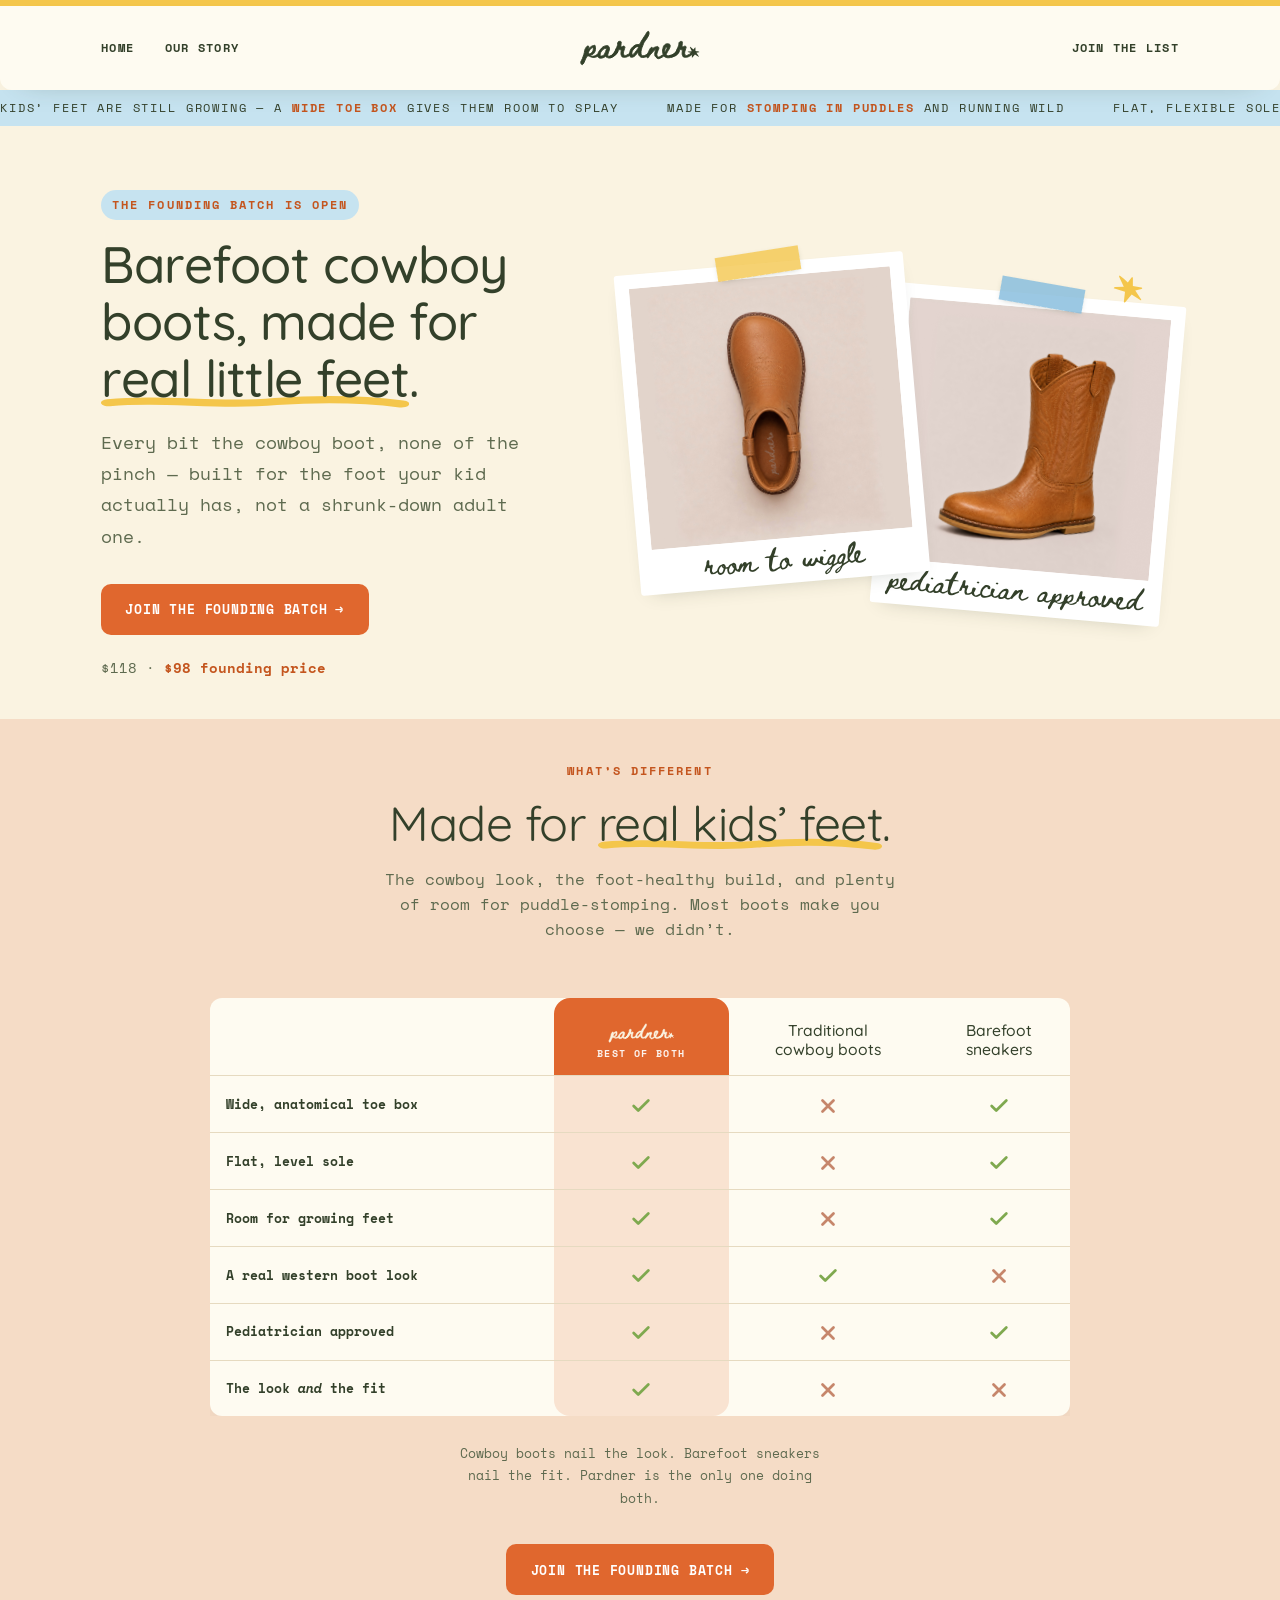
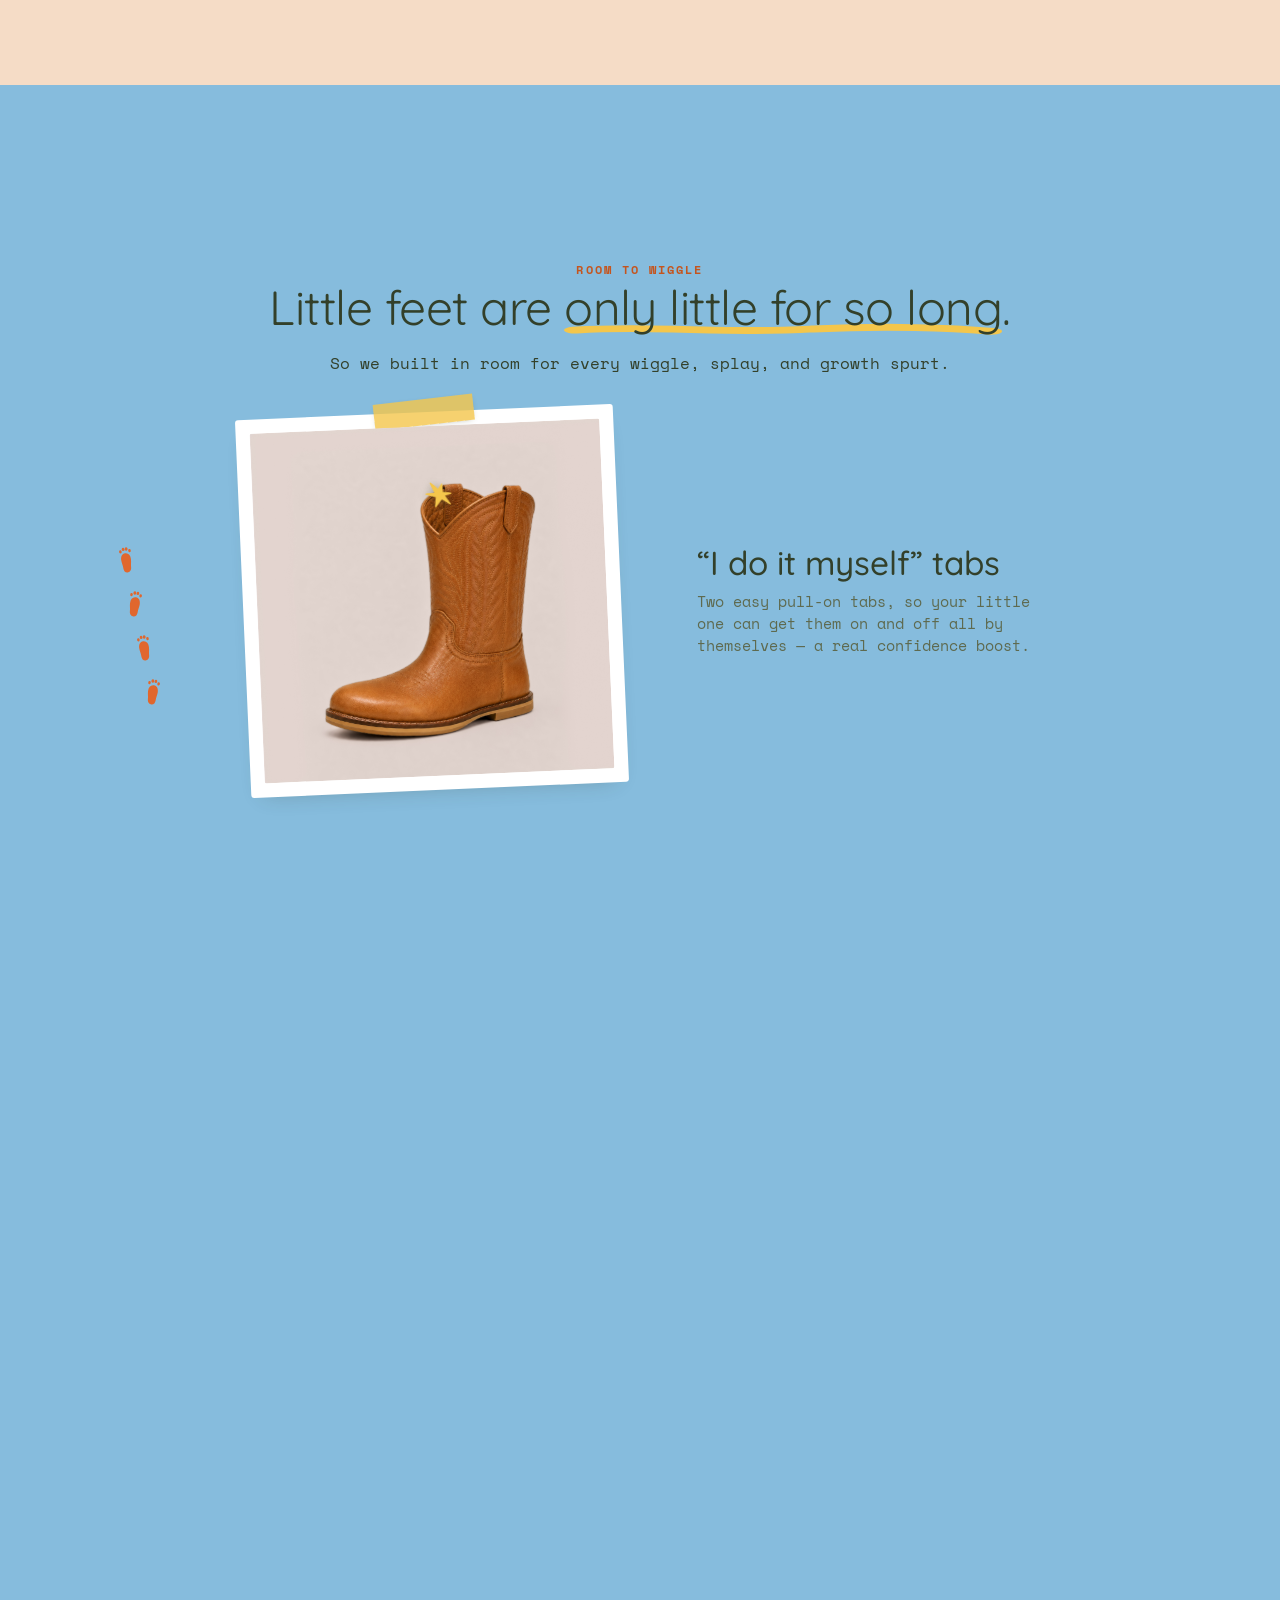
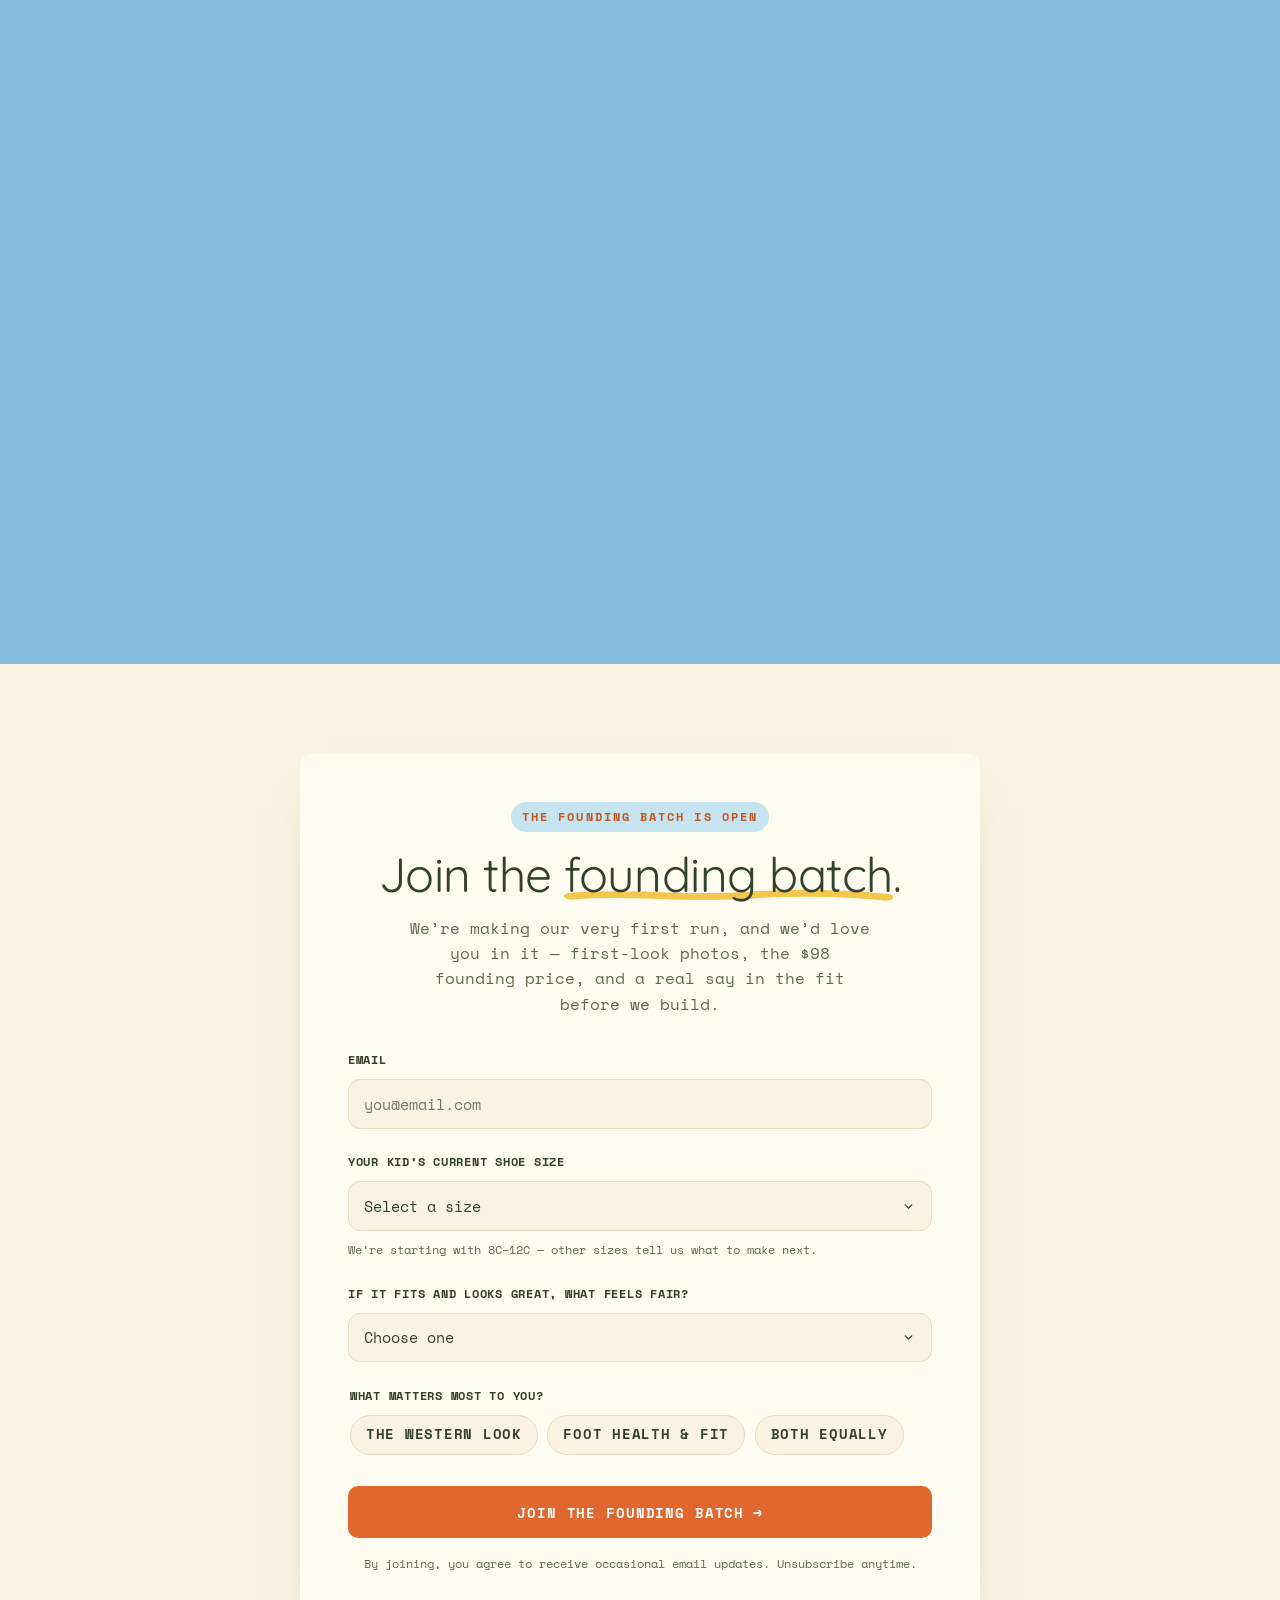
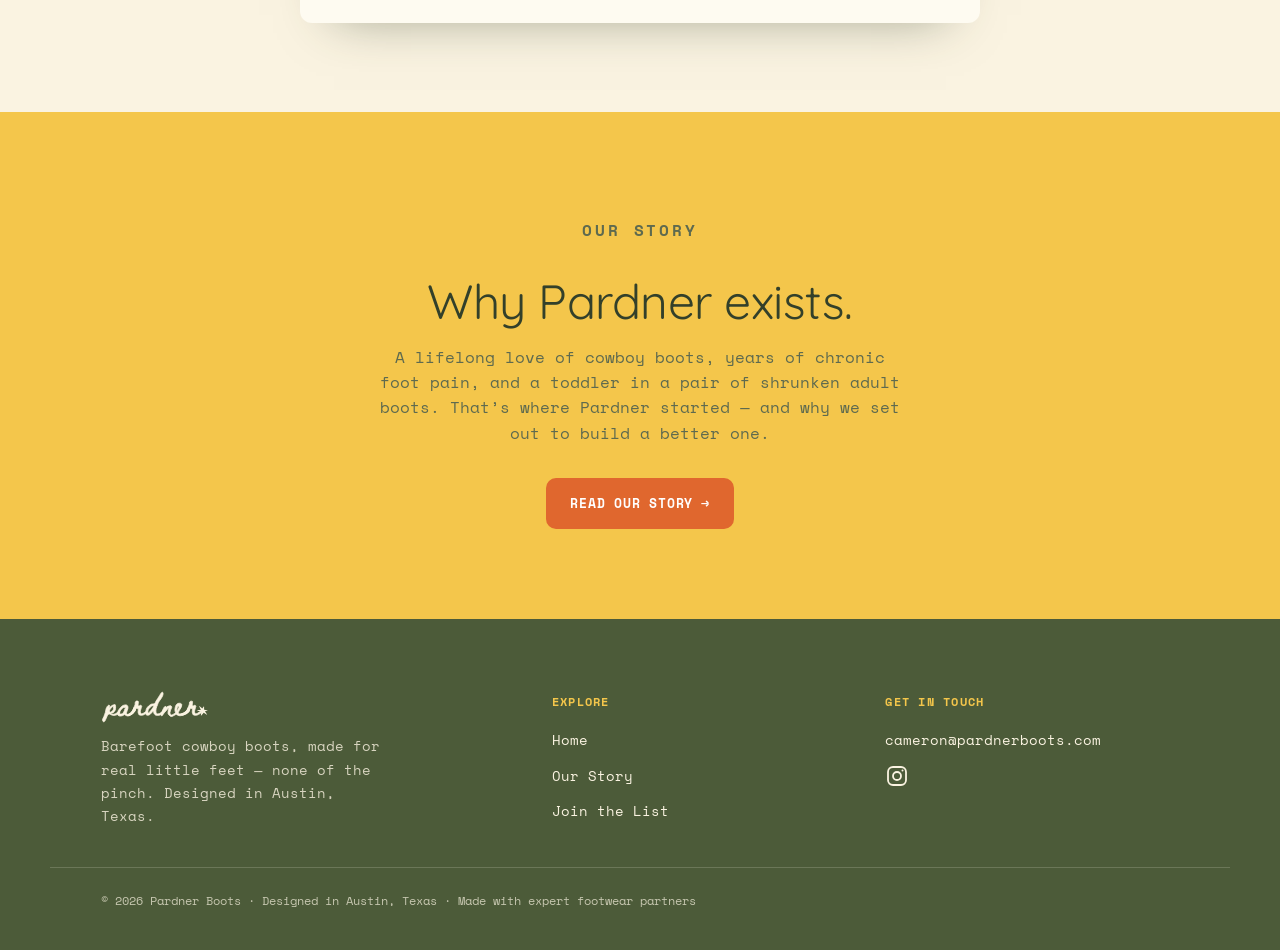
==== boot-waitlist/index.html @ fb41294b "Marquee: bold 'shaped for real little feet' instead of 'Real western boots' Co-Authored-By: Claude O" ====
<!DOCTYPE html>
<html lang="en">
<head>
  <meta charset="UTF-8" />
  <meta name="viewport" content="width=device-width, initial-scale=1.0" />
  <title>Pardner Boots — Kids' Western Boots, Built for Real Feet</title>
  <meta name="description" content="Austin-designed kids' western boots with a natural toe shape, a level footbed, and a secure fit. Join the founding batch." />
  <link rel="icon" href="favicon.svg" type="image/svg+xml" />
  <link rel="preconnect" href="https://fonts.googleapis.com" />
  <link rel="preconnect" href="https://fonts.gstatic.com" crossorigin />
  <link href="https://fonts.googleapis.com/css2?family=Beth+Ellen&family=Fraunces:opsz,wght@9..144,400;9..144,600&family=Quicksand:wght@300;400;500;600;700&family=Space+Mono:ital,wght@0,400;0,700;1,400&display=swap" rel="stylesheet" />
  <link rel="stylesheet" href="styles.css?v=2" />
</head>
<body>
  <!-- ============ TOP ============ -->
  <div class="topbar"></div>

  <!-- ============ NAV ============ -->
  <header class="nav">
    <div class="nav-inner">
      <div class="nav-left">
        <button class="nav-toggle" aria-label="Open menu" aria-expanded="false" aria-controls="drawer">
          <svg viewBox="0 0 24 24" fill="none" stroke="currentColor" stroke-width="1.8" stroke-linecap="round"><path d="M3 6h18M3 12h18M3 18h18"/></svg>
        </button>
        <nav class="nav-links">
          <a href="/">Home</a>
          <a href="our-story.html">Our Story</a>
        </nav>
      </div>
      <a class="wordmark" href="/" aria-label="Pardner Boots — home"><img class="wordmark-img" src="logo.svg" alt="Pardner Boots" /></a>
      <nav class="nav-links right">
        <a href="#join">Join the List</a>
      </nav>
    </div>
  </header>

  <!-- ============ ANNOUNCE (marquee, below the nav) ============ -->
  <div class="announce">
    <div class="announce-track">
      <span>Kids&rsquo; feet are still growing &mdash; a <strong>wide toe box</strong> gives them room to splay</span>
      <span>Made for <strong>stomping in puddles</strong> and running wild</span>
      <span>Flat, flexible soles <strong>let little feet move</strong> the way they&rsquo;re built to</span>
      <span>Real western boots, <strong>shaped for real little feet</strong></span>
      <span>The <strong>founding batch</strong> is open &mdash; come walk with us</span>
      <span aria-hidden="true">Kids&rsquo; feet are still growing &mdash; a <strong>wide toe box</strong> gives them room to splay</span>
      <span aria-hidden="true">Made for <strong>stomping in puddles</strong> and running wild</span>
      <span aria-hidden="true">Flat, flexible soles <strong>let little feet move</strong> the way they&rsquo;re built to</span>
      <span aria-hidden="true">Real western boots, <strong>shaped for real little feet</strong></span>
      <span aria-hidden="true">The <strong>founding batch</strong> is open &mdash; come walk with us</span>
    </div>
  </div>

  <!-- ============ MOBILE DRAWER ============ -->
  <div class="drawer-scrim" data-drawer-close></div>
  <aside class="drawer" id="drawer" aria-hidden="true" aria-label="Menu">
    <button class="drawer-close" aria-label="Close menu" data-drawer-close>&times;</button>
    <nav class="drawer-nav">
      <a href="/" data-drawer-close>Home</a>
      <a href="our-story.html" data-drawer-close>Our Story</a>
      <a href="#join" data-drawer-close>Join the List</a>
    </nav>
    <div class="drawer-foot">
      <span>Get in touch</span>
      <a href="mailto:cameron@pardnerboots.com">cameron@pardnerboots.com</a>
    </div>
  </aside>

  <!-- ============ HERO ============ -->
  <section class="hero">
    <div class="hero-inner">
      <div class="hero-copy">
        <p class="eyebrow">The founding batch is open</p>
        <h1 id="headline">Barefoot cowboy boots, made for <span class="felt">real little feet</span>.</h1>
        <p class="subhead">Every bit the cowboy boot, none of the pinch &mdash; built for the foot your kid actually has, not a shrunk-down adult one.</p>
        <div class="hero-cta">
          <a href="#join" class="btn btn-primary">Join the founding batch <span class="arrow">&rarr;</span></a>
          <span class="hero-price">$118 &middot; <strong>$98 founding price</strong></span>
        </div>
      </div>
      <div class="hero-art">
        <svg class="hero-star" viewBox="0 0 68.42 67.23" fill="currentColor" aria-hidden="true"><path d="M20.99,15.28c-.22-.46.44-2.09.8-1.83,4.35,3.05,8.27,6.62,12.16,10.41l5.23-7.05c.18-.24.71-.75.99-.74s.75.19,1.31.4l-.02,12.82,12.67,2.01c.5.08,1.41.84,1.31,1.23s-.84,1.06-1.27,1.15l-9.13,2.01,8.59,13.24.29,1.06c.06.22-.62.4-1.05.53l-13.19-8.89-9.61,11.63-1.12.54c-.31.15-.97-.81-.92-1.18l1.71-14.86-16.79-5.11c.57-1.32,1.53-1.83,2.66-1.89l12.36-.59-6.98-14.89Z"/></svg>
        <figure class="polaroid polaroid-1">
          <img src="boot-birdseye.jpg" alt="Top-down view of the caramel kids' western boot showing the wide, rounded toe box and the pardner logo on the insole." />
          <figcaption>room to wiggle</figcaption>
        </figure>
        <figure class="polaroid polaroid-2">
          <img src="boot-side.jpg" alt="Side-angle view of the caramel kids' western boot with a broad toe, low heel, and a level sole." />
          <figcaption>pediatrician approved</figcaption>
        </figure>
      </div>
    </div>
  </section>

  <!-- ============ WHAT'S DIFFERENT — COMPARISON ============ -->
  <section class="section compare">
    <div class="section-inner">
      <div class="section-title">
        <p class="eyebrow">What&rsquo;s different</p>
        <h2>Made for <span class="felt">real kids&rsquo; feet</span>.</h2>
        <p class="section-sub">The cowboy look, the foot-healthy build, and plenty of room for puddle-stomping. Most boots make you choose &mdash; we didn&rsquo;t.</p>
      </div>

      <div class="compare-wrap">
        <table class="compare-table">
          <thead>
            <tr>
              <th scope="col"><span class="vh">Feature</span></th>
              <th scope="col" class="col-us"><img class="compare-logo" src="logo-light.svg" alt="Pardner" /><span class="col-us-star">Best of both</span></th>
              <th scope="col">Traditional<br />cowboy boots</th>
              <th scope="col">Barefoot<br />sneakers</th>
            </tr>
          </thead>
          <tbody>
            <tr>
              <th scope="row">Wide, anatomical toe box</th>
              <td class="col-us yes"><span class="vh">Yes</span></td>
              <td class="no"><span class="vh">No</span></td>
              <td class="yes"><span class="vh">Yes</span></td>
            </tr>
            <tr>
              <th scope="row">Flat, level sole</th>
              <td class="col-us yes"><span class="vh">Yes</span></td>
              <td class="no"><span class="vh">No</span></td>
              <td class="yes"><span class="vh">Yes</span></td>
            </tr>
            <tr>
              <th scope="row">Room for growing feet</th>
              <td class="col-us yes"><span class="vh">Yes</span></td>
              <td class="no"><span class="vh">No</span></td>
              <td class="yes"><span class="vh">Yes</span></td>
            </tr>
            <tr>
              <th scope="row">A real western boot look</th>
              <td class="col-us yes"><span class="vh">Yes</span></td>
              <td class="yes"><span class="vh">Yes</span></td>
              <td class="no"><span class="vh">No</span></td>
            </tr>
            <tr>
              <th scope="row">Pediatrician approved</th>
              <td class="col-us yes"><span class="vh">Yes</span></td>
              <td class="no"><span class="vh">No</span></td>
              <td class="yes"><span class="vh">Yes</span></td>
            </tr>
            <tr>
              <th scope="row">The look <em>and</em> the fit</th>
              <td class="col-us yes"><span class="vh">Yes</span></td>
              <td class="no"><span class="vh">No</span></td>
              <td class="no"><span class="vh">No</span></td>
            </tr>
          </tbody>
        </table>
      </div>
      <p class="compare-note">Cowboy boots nail the look. Barefoot sneakers nail the fit. Pardner is the only one doing both.</p>
      <div class="compare-cta"><a href="#join" class="btn btn-primary">Join the founding batch <span class="arrow">&rarr;</span></a></div>
    </div>
  </section>

  <!-- ============ ROOM TO WIGGLE — SCROLLY BOOT ANATOMY ============ -->
  <section class="section wiggle" aria-label="What makes them different">
    <div class="showcase-track" id="boot-showcase" data-active="0">
      <div class="showcase-sticky">
        <div class="showcase-intro">
          <p class="eyebrow">Room to wiggle</p>
          <h2>Little feet are <span class="felt">only little for so long</span>.</h2>
          <p class="section-sub">So we built in room for every wiggle, splay, and growth spurt.</p>
        </div>
        <div class="showcase-main">
        <div class="showcase-stage">
          <div class="showcase-imgs">
            <img class="s-img active" data-img="birdseye" src="boot-birdseye.jpg" alt="Top-down view of the caramel kids' western boot" />
            <img class="s-img" data-img="side" src="boot-side.jpg" alt="Side view of the caramel kids' western boot" />
          </div>

          <div class="s-callout active label-right" data-step="0" style="--x:42%;--y:24%">
            <svg class="s-marker" viewBox="0 0 68.42 67.23" fill="currentColor" aria-hidden="true"><path d="M20.99,15.28c-.22-.46.44-2.09.8-1.83,4.35,3.05,8.27,6.62,12.16,10.41l5.23-7.05c.18-.24.71-.75.99-.74s.75.19,1.31.4l-.02,12.82,12.67,2.01c.5.08,1.41.84,1.31,1.23s-.84,1.06-1.27,1.15l-9.13,2.01,8.59,13.24.29,1.06c.06.22-.62.4-1.05.53l-13.19-8.89-9.61,11.63-1.12.54c-.31.15-.97-.81-.92-1.18l1.71-14.86-16.79-5.11c.57-1.32,1.53-1.83,2.66-1.89l12.36-.59-6.98-14.89Z"/></svg>
            <span class="s-label"><strong>Wide toe box</strong>Broad and rounded, so little toes can splay and spread the way they&rsquo;re built to &mdash; not squished into a point.</span>
          </div>
          <div class="s-callout label-right" data-step="1" style="--x:43%;--y:79%">
            <svg class="s-marker" viewBox="0 0 68.42 67.23" fill="currentColor" aria-hidden="true"><path d="M20.99,15.28c-.22-.46.44-2.09.8-1.83,4.35,3.05,8.27,6.62,12.16,10.41l5.23-7.05c.18-.24.71-.75.99-.74s.75.19,1.31.4l-.02,12.82,12.67,2.01c.5.08,1.41.84,1.31,1.23s-.84,1.06-1.27,1.15l-9.13,2.01,8.59,13.24.29,1.06c.06.22-.62.4-1.05.53l-13.19-8.89-9.61,11.63-1.12.54c-.31.15-.97-.81-.92-1.18l1.71-14.86-16.79-5.11c.57-1.32,1.53-1.83,2.66-1.89l12.36-.59-6.98-14.89Z"/></svg>
            <span class="s-label"><strong>Flat, level footbed</strong>No stacked heel, no ramp &mdash; just a low, level base that lets growing feet move and balance the way they should.</span>
          </div>
          <div class="s-callout label-right" data-step="2" style="--x:58%;--y:44%">
            <svg class="s-marker" viewBox="0 0 68.42 67.23" fill="currentColor" aria-hidden="true"><path d="M20.99,15.28c-.22-.46.44-2.09.8-1.83,4.35,3.05,8.27,6.62,12.16,10.41l5.23-7.05c.18-.24.71-.75.99-.74s.75.19,1.31.4l-.02,12.82,12.67,2.01c.5.08,1.41.84,1.31,1.23s-.84,1.06-1.27,1.15l-9.13,2.01,8.59,13.24.29,1.06c.06.22-.62.4-1.05.53l-13.19-8.89-9.61,11.63-1.12.54c-.31.15-.97-.81-.92-1.18l1.71-14.86-16.79-5.11c.57-1.32,1.53-1.83,2.66-1.89l12.36-.59-6.98-14.89Z"/></svg>
            <span class="s-label"><strong>Room to grow</strong>Shaped for a growing kid&rsquo;s foot, not a shrunk-down adult boot &mdash; with a little room to grow into.</span>
          </div>
          <div class="s-callout label-left" data-step="3" style="--x:53%;--y:22%">
            <svg class="s-marker" viewBox="0 0 68.42 67.23" fill="currentColor" aria-hidden="true"><path d="M20.99,15.28c-.22-.46.44-2.09.8-1.83,4.35,3.05,8.27,6.62,12.16,10.41l5.23-7.05c.18-.24.71-.75.99-.74s.75.19,1.31.4l-.02,12.82,12.67,2.01c.5.08,1.41.84,1.31,1.23s-.84,1.06-1.27,1.15l-9.13,2.01,8.59,13.24.29,1.06c.06.22-.62.4-1.05.53l-13.19-8.89-9.61,11.63-1.12.54c-.31.15-.97-.81-.92-1.18l1.71-14.86-16.79-5.11c.57-1.32,1.53-1.83,2.66-1.89l12.36-.59-6.98-14.89Z"/></svg>
            <span class="s-label"><strong>&ldquo;I do it myself&rdquo; tabs</strong>Two easy pull-on tabs, so your little one can get them on and off all by themselves &mdash; a real confidence boost.</span>
          </div>
        </div>
        <div class="showcase-panel">
          <div class="showcase-progress" aria-hidden="true">
            <span class="s-print active" data-step="0"><svg viewBox="0 0 20 28" fill="currentColor" aria-hidden="true"><path d="M10 8.2c3.2 0 4.9 2.6 4.9 6.4 0 3-1 5.4-1 8.4 0 2.5-1.4 4.6-3.9 4.6s-3.9-2.1-3.9-4.6c0-3-1-5.4-1-8.4C5.1 10.8 6.8 8.2 10 8.2Z"/><ellipse cx="5.4" cy="6.2" rx="1.3" ry="1.6"/><ellipse cx="8.5" cy="4.1" rx="1.4" ry="1.7"/><ellipse cx="11.6" cy="4.1" rx="1.4" ry="1.7"/><ellipse cx="14.6" cy="6.2" rx="1.3" ry="1.6"/></svg></span>
            <span class="s-print" data-step="1"><svg viewBox="0 0 20 28" fill="currentColor" aria-hidden="true"><path d="M10 8.2c3.2 0 4.9 2.6 4.9 6.4 0 3-1 5.4-1 8.4 0 2.5-1.4 4.6-3.9 4.6s-3.9-2.1-3.9-4.6c0-3-1-5.4-1-8.4C5.1 10.8 6.8 8.2 10 8.2Z"/><ellipse cx="5.4" cy="6.2" rx="1.3" ry="1.6"/><ellipse cx="8.5" cy="4.1" rx="1.4" ry="1.7"/><ellipse cx="11.6" cy="4.1" rx="1.4" ry="1.7"/><ellipse cx="14.6" cy="6.2" rx="1.3" ry="1.6"/></svg></span>
            <span class="s-print" data-step="2"><svg viewBox="0 0 20 28" fill="currentColor" aria-hidden="true"><path d="M10 8.2c3.2 0 4.9 2.6 4.9 6.4 0 3-1 5.4-1 8.4 0 2.5-1.4 4.6-3.9 4.6s-3.9-2.1-3.9-4.6c0-3-1-5.4-1-8.4C5.1 10.8 6.8 8.2 10 8.2Z"/><ellipse cx="5.4" cy="6.2" rx="1.3" ry="1.6"/><ellipse cx="8.5" cy="4.1" rx="1.4" ry="1.7"/><ellipse cx="11.6" cy="4.1" rx="1.4" ry="1.7"/><ellipse cx="14.6" cy="6.2" rx="1.3" ry="1.6"/></svg></span>
            <span class="s-print" data-step="3"><svg viewBox="0 0 20 28" fill="currentColor" aria-hidden="true"><path d="M10 8.2c3.2 0 4.9 2.6 4.9 6.4 0 3-1 5.4-1 8.4 0 2.5-1.4 4.6-3.9 4.6s-3.9-2.1-3.9-4.6c0-3-1-5.4-1-8.4C5.1 10.8 6.8 8.2 10 8.2Z"/><ellipse cx="5.4" cy="6.2" rx="1.3" ry="1.6"/><ellipse cx="8.5" cy="4.1" rx="1.4" ry="1.7"/><ellipse cx="11.6" cy="4.1" rx="1.4" ry="1.7"/><ellipse cx="14.6" cy="6.2" rx="1.3" ry="1.6"/></svg></span>
          </div>
          <div class="showcase-caption" aria-live="polite"></div>
        </div>
        </div>
      </div>
      <div class="showcase-sentinels" aria-hidden="true">
        <div class="s-sent" data-step="0"></div>
        <div class="s-sent" data-step="1"></div>
        <div class="s-sent" data-step="2"></div>
        <div class="s-sent" data-step="3"></div>
      </div>
    </div>
  </section>

  <!-- ============ JOIN FORM ============ -->
  <section class="section join" id="join">
    <div class="join-card">
      <div class="join-head">
        <p class="eyebrow">The founding batch is open</p>
        <h2>Join the <span class="felt">founding batch</span>.</h2>
        <p class="join-sub">We&rsquo;re making our very first run, and we&rsquo;d love you in it &mdash; first-look photos, the $98 founding price, and a real say in the fit before we build.</p>
      </div>

      <form id="join-form" novalidate>
        <!-- honeypot: real users never fill this -->
        <div class="hp" aria-hidden="true">
          <label>Company<input type="text" name="company" tabindex="-1" autocomplete="off" /></label>
        </div>

        <div class="field">
          <label for="email">Email</label>
          <input type="email" id="email" name="email" required placeholder="you@email.com" autocomplete="email" />
        </div>

        <div class="field">
          <label for="child_size">Your kid&rsquo;s current shoe size</label>
          <select id="child_size" name="child_size" required>
            <option value="" disabled selected>Select a size</option>
            <option>6C</option><option>7C</option><option>8C</option><option>9C</option>
            <option>10C</option><option>11C</option><option>12C</option><option>13C</option>
            <option value="Not sure">Not sure</option>
          </select>
          <p class="hint">We&rsquo;re starting with 8C&ndash;12C &mdash; other sizes tell us what to make next.</p>
        </div>

        <div class="field">
          <label for="price_intent">If it fits and looks great, what feels fair?</label>
          <select id="price_intent" name="price_intent" required>
            <option value="" disabled selected>Choose one</option>
            <option value="$98">Around $98</option>
            <option value="$118">Around $118</option>
            <option value="More than $118">More than $118</option>
            <option value="Not sure">Not sure yet</option>
          </select>
        </div>

        <fieldset class="field">
          <legend>What matters most to you?</legend>
          <div class="chips">
            <label class="chip"><input type="radio" name="matters_most" value="The western look" /><span>The western look</span></label>
            <label class="chip"><input type="radio" name="matters_most" value="Foot health & fit" /><span>Foot health &amp; fit</span></label>
            <label class="chip"><input type="radio" name="matters_most" value="Both equally" /><span>Both equally</span></label>
          </div>
        </fieldset>

        <input type="hidden" id="headline_variant" name="headline_variant" value="a" />

        <button type="submit" class="btn btn-primary btn-block" id="submit-btn">Join the founding batch <span class="arrow">&rarr;</span></button>
        <p class="consent">By joining, you agree to receive occasional email updates. Unsubscribe anytime.</p>
      </form>

      <div class="join-success" id="join-success" hidden>
        <div class="check" aria-hidden="true"></div>
        <h3>You&rsquo;re in, pardner!</h3>
        <p>Check your inbox to confirm &mdash; that&rsquo;s where the first look and your founding price will land.</p>
      </div>
    </div>
  </section>

  <!-- ============ OUR STORY TEASER ============ -->
  <section class="section story-teaser">
    <div class="section-inner">
      <p class="eyebrow">Our story</p>
      <h2>Why Pardner exists.</h2>
      <p>A lifelong love of cowboy boots, years of chronic foot pain, and a toddler in a pair of shrunken adult boots. That&rsquo;s where Pardner started &mdash; and why we set out to build a better one.</p>
      <a href="our-story.html" class="btn btn-primary">Read our story <span class="arrow">&rarr;</span></a>
    </div>
  </section>

  <!-- ============ FOOTER ============ -->
  <footer class="foot">
    <div class="foot-inner">
      <div>
        <img class="foot-logo" src="logo-light.svg" alt="Pardner Boots" />
        <p class="foot-tag">Barefoot cowboy boots, made for real little feet &mdash; none of the pinch. Designed in Austin, Texas.</p>
      </div>
      <div class="foot-col">
        <h4>Explore</h4>
        <a href="/">Home</a>
        <a href="our-story.html">Our Story</a>
        <a href="#join">Join the List</a>
      </div>
      <div class="foot-col">
        <h4>Get in touch</h4>
        <a href="mailto:cameron@pardnerboots.com">cameron@pardnerboots.com</a>
        <a class="foot-social" href="https://instagram.com/pardnerboots" target="_blank" rel="noopener" aria-label="Instagram — @pardnerboots">
          <svg viewBox="0 0 24 24" fill="none" stroke="currentColor" stroke-width="1.8" stroke-linecap="round" stroke-linejoin="round" aria-hidden="true"><rect x="3" y="3" width="18" height="18" rx="5"/><circle cx="12" cy="12" r="4"/><circle cx="17.5" cy="6.5" r="1" fill="currentColor" stroke="none"/></svg>
        </a>
      </div>
    </div>
    <div class="foot-bottom">&copy; 2026 Pardner Boots &middot; Designed in Austin, Texas &middot; Made with expert footwear partners</div>
  </footer>

  <script src="nav.js"></script>
  <script src="showcase.js"></script>
  <script src="main.js"></script>
</body>
</html>
---- boot-waitlist/styles.css ----
/* ============================================================
   Pardner Boots — founding waitlist
   Design: Shopify "Snuggle" layout + fonts, with a bright,
   playful "Nara Organics"-style palette.
   Fonts:  Quicksand (headings) · Space Mono (body/nav/buttons)
           · Fraunces (serif wordmark)
   Links animate through the palette on hover.
   ============================================================ */

:root {
  /* --- fun, warm palette --- */
  --cream:      #FAF3E1;   /* page background */
  --cream-2:    #FEFBF1;   /* lighter cards */
  --peach:      #F5DCC6;   /* soft peach block */
  --sky:        #86BCDD;   /* sky blue block */
  --sky-soft:   #C6E3F0;
  --yellow:     #F4C64B;   /* sunny accent */
  --green:      #7FA94F;   /* grass green */
  --olive:      #4C5B39;   /* deep olive — dark sections / footer */
  --orange:     #E0672E;   /* primary CTA / accent */
  --orange-deep:#C4551E;
  --ink:        #33402A;   /* dark olive-brown text */
  --ink-soft:   #5E6A4F;
  --line:       #E6DAC0;

  /* --- type --- */
  --serif: "Fraunces", Georgia, "Times New Roman", serif;
  --head:  "Quicksand", system-ui, -apple-system, sans-serif;
  --mono:  "Space Mono", ui-monospace, "SFMono-Regular", Menlo, monospace;
  --hand:  "Beth Ellen", "Segoe Script", cursive;

  --wrap: 1180px;
  --pad: clamp(18px, 4vw, 56px);
  --radius: 8px;
  --radius-lg: 12px;
}

* { box-sizing: border-box; }
html { scroll-behavior: smooth; }

body {
  margin: 0;
  background: var(--cream);
  color: var(--ink);
  font-family: var(--mono);
  font-size: 15px;
  line-height: 1.7;
  -webkit-font-smoothing: antialiased;
}

h1, h2, h3 {
  font-family: var(--head);
  font-weight: 500;
  line-height: 1.12;
  letter-spacing: -0.01em;
  margin: 0;
  color: var(--ink);
}

img { max-width: 100%; display: block; }

/* ---- links: hand-drawn yellow felt-tip underline that draws in on hover ---- */
.link, .nav-links a, .foot-col a, .story-body a {
  position: relative;
  color: inherit;
  text-decoration: none;
}
.link::after, .nav-links a::after, .foot-col a::after, .story-body a::after {
  content: "";
  position: absolute;
  left: -2px; right: -2px;
  bottom: -0.34em;
  height: 0.5em;
  background: url("data:image/svg+xml,%3Csvg xmlns='http://www.w3.org/2000/svg' viewBox='0 0 120 14' preserveAspectRatio='none'%3E%3Cpath d='M3 8C24 4 46 11 68 7 89 4 106 6 117 9' fill='none' stroke='%23F4C64B' stroke-width='6' stroke-linecap='round'/%3E%3C/svg%3E") center/100% 100% no-repeat;
  transform: scaleX(0);
  transform-origin: left center;
  transition: transform 0.3s cubic-bezier(0.5, 0.2, 0.2, 1);
  pointer-events: none;
}
.link:hover::after, .nav-links a:hover::after, .foot-col a:hover::after, .story-body a:hover::after {
  transform: scaleX(1);
}

/* permanent hand-drawn felt-tip underline for highlighted phrases */
.felt {
  background: url("data:image/svg+xml,%3Csvg xmlns='http://www.w3.org/2000/svg' viewBox='0 0 120 14' preserveAspectRatio='none'%3E%3Cpath d='M3 8C24 4 46 11 68 7 89 4 106 6 117 9' fill='none' stroke='%23F4C64B' stroke-width='6' stroke-linecap='round'/%3E%3C/svg%3E") 0 92% / 100% 0.34em no-repeat;
  padding-bottom: 0.08em;
  -webkit-box-decoration-break: clone;
  box-decoration-break: clone;
}

/* ---- buttons ---- */
.btn {
  display: inline-flex;
  align-items: center;
  gap: 0.6em;
  font-family: var(--mono);
  font-weight: 700;
  font-size: 0.82rem;
  letter-spacing: 0.06em;
  text-transform: uppercase;
  text-decoration: none;
  padding: 0.95em 1.7em;
  border-radius: 10px;
  border: 2px solid transparent;
  cursor: pointer;
  transition: background 0.18s ease, color 0.18s ease, border-color 0.18s ease, transform 0.18s ease;
}
.btn:hover { transform: translateY(-2px); }
.btn .arrow { transition: transform 0.18s ease; }
.btn:hover .arrow { transform: translateX(3px); }
.btn-primary { background: var(--orange); color: #fff; }
.btn-primary:hover { background: var(--orange-deep); }
.btn-light { background: var(--cream-2); color: var(--ink); }
.btn-light:hover { background: #fff; }
.btn-outline { background: transparent; color: var(--orange); border-color: var(--orange); }
.btn-outline:hover { background: var(--orange); color: #fff; }
.btn-block { width: 100%; justify-content: center; font-size: 0.9rem; }
.btn:focus-visible { outline: 3px solid var(--sky); outline-offset: 2px; }

/* ---- announcement bar ---- */
.topbar { background: var(--yellow); height: 6px; }
.announce {
  background: var(--sky-soft);
  color: var(--ink);
  font-family: var(--mono);
  font-size: 0.72rem;
  letter-spacing: 0.16em;
  text-transform: uppercase;
  padding: 0.7em 0;
  overflow: hidden;
  white-space: nowrap;
}
.announce-track {
  display: inline-flex;
  gap: 3rem;
  padding-right: 3rem;               /* seam spacing == inter-item gap */
  animation: marquee 48s linear infinite;
  will-change: transform;
}
.announce-track span { display: inline-block; }
.announce strong { font-weight: 700; color: var(--orange-deep); }
@keyframes marquee { to { transform: translateX(-50%); } }
@media (prefers-reduced-motion: reduce) {
  .announce { text-align: center; white-space: normal; }
  .announce-track { animation: none; display: block; padding: 0; }
  .announce-track span:nth-child(n+2) { display: none; }  /* show one line only */
}

/* ---- header ---- */
.nav {
  position: sticky;
  top: 0;
  z-index: 40;
  background: var(--cream-2);
  border-radius: 0 0 var(--radius-lg) var(--radius-lg);
  box-shadow: 0 10px 30px -24px rgba(51, 64, 42, 0.5);
  transition: transform 0.32s ease, box-shadow 0.32s ease;
  will-change: transform;
}
.nav.nav--hidden { transform: translateY(calc(-100% - 8px)); }
.nav.nav--floating { box-shadow: 0 14px 34px -18px rgba(51, 64, 42, 0.5); }
.nav-inner {
  max-width: var(--wrap);
  margin: 0 auto;
  padding: 1.5rem var(--pad);
  display: grid;
  grid-template-columns: 1fr auto 1fr;
  align-items: center;
  gap: 1rem;
}
.nav-left { display: flex; align-items: center; gap: clamp(1rem, 2.4vw, 2rem); }
.nav-links { display: flex; align-items: center; gap: clamp(1rem, 2.4vw, 2rem); }
.nav-links.right { justify-content: flex-end; }

/* hamburger — hidden on desktop */
.nav-toggle {
  display: none;
  background: none;
  border: 0;
  padding: 0.4rem;
  cursor: pointer;
  color: var(--ink);
}
.nav-toggle svg { width: 26px; height: 26px; display: block; }

/* ---- mobile drawer ---- */
.drawer-scrim {
  position: fixed; inset: 0;
  background: rgba(51, 64, 42, 0.5);
  opacity: 0; pointer-events: none;
  transition: opacity 0.28s ease;
  z-index: 55;
}
.drawer {
  position: fixed; top: 0; left: 0; bottom: 0;
  width: min(84vw, 340px);
  background: var(--olive);
  color: var(--cream);
  transform: translateX(-100%);
  transition: transform 0.3s ease;
  z-index: 60;
  padding: 1.4rem 1.6rem 2rem;
  display: flex;
  flex-direction: column;
  overflow-y: auto;
}
.drawer-close {
  align-self: flex-end;
  background: none; border: 0; cursor: pointer;
  color: var(--cream);
  font-size: 1.6rem; line-height: 1;
  padding: 0.2rem 0.4rem;
}
.drawer-nav { display: flex; flex-direction: column; margin-top: 1rem; }
.drawer-nav a {
  font-family: var(--mono);
  font-size: 1.1rem;
  font-weight: 700;
  color: var(--cream);
  text-decoration: none;
  padding: 0.9rem 0;
  border-bottom: 1px solid rgba(250, 243, 225, 0.16);
}
.drawer-nav a:hover { color: var(--yellow); }
.drawer-foot { margin-top: auto; padding-top: 1.6rem; }
.drawer-foot span { font-family: var(--mono); font-size: 0.72rem; letter-spacing: 0.1em; text-transform: uppercase; color: var(--yellow); display: block; margin-bottom: 0.5rem; }
.drawer-foot a { font-family: var(--mono); color: var(--cream); font-size: 0.9rem; text-decoration: none; }
.drawer-foot a:hover { color: var(--yellow); }

body.drawer-open { overflow: hidden; }
body.drawer-open .drawer { transform: none; }
body.drawer-open .drawer-scrim { opacity: 1; pointer-events: auto; }
.nav a {
  font-family: var(--mono);
  font-size: 0.78rem;
  font-weight: 700;
  letter-spacing: 0.1em;
  text-transform: uppercase;
}
.wordmark {
  display: inline-flex;
  align-items: center;
  justify-content: center;
  font-family: var(--serif);
  font-weight: 600;
  font-size: clamp(1.5rem, 3vw, 2rem);
  letter-spacing: 0.01em;
  text-align: center;
  text-decoration: none;
  color: var(--ink);
  white-space: nowrap;
}
.wordmark-img { height: clamp(26px, 3.4vw, 36px); width: auto; display: block; }
.wordmark .sun {
  color: var(--orange);
}
.wordmark.small { font-size: 1.2rem; }

/* ---- hero (playful two-column) ---- */
.hero { background: var(--cream); overflow: hidden; }
.hero-inner {
  max-width: var(--wrap);
  margin: 0 auto;
  padding: clamp(2rem, 5vw, 4.5rem) var(--pad) clamp(1.5rem, 3vw, 2.5rem);
  display: grid;
  grid-template-columns: 0.9fr 1.1fr;
  gap: clamp(2rem, 5vw, 4.5rem);
  align-items: center;
}
.hero-copy { max-width: 34rem; }
.hero .eyebrow {
  color: var(--orange-deep);
  background: var(--sky-soft);
  padding: 0.45em 0.95em;
  border-radius: 999px;
}
.hero h1 {
  color: var(--ink);
  font-size: clamp(2.1rem, 4vw, 3.4rem);
  font-weight: 500;
  margin: 0 0 1.2rem;
}
.hero .subhead {
  color: var(--ink-soft);
  font-size: 1.15rem;
  max-width: 42ch;
  margin: 0 0 2rem;
}
.hero-cta { display: flex; align-items: center; gap: 1.3rem; flex-wrap: wrap; }
.hero-price { font-family: var(--mono); font-size: 0.9rem; color: var(--ink-soft); }
.hero-price strong { color: var(--orange-deep); }
.hero + .section { padding-top: clamp(1.5rem, 3vw, 2.5rem); }

.hero-art { position: relative; display: flex; justify-content: center; align-items: center; min-width: 0; }
.polaroid {
  position: relative;
  background: #fff;
  padding: 14px 14px 0;
  border-radius: 3px;
  width: 52%;
  max-width: 300px;
  box-shadow: 0 8px 20px -12px rgba(51,64,42,0.28);
}
.polaroid-1 { transform: rotate(-5deg); z-index: 2; margin: -4% -6% 0 0; }
.polaroid-2 { transform: rotate(5deg); z-index: 1; margin: 7% 0 0 0; }
.polaroid::before {
  content: "";
  position: absolute;
  top: -12px; left: 50%;
  transform: translateX(-50%) rotate(-4deg);
  width: 84px; height: 24px;
  background: rgba(244, 198, 75, 0.78);
  box-shadow: 0 2px 6px -3px rgba(51,64,42,0.35);
}
.polaroid-2::before { transform: translateX(-50%) rotate(5deg); background: rgba(134, 188, 221, 0.82); }
.polaroid img {
  display: block;
  width: 100%;
  aspect-ratio: 1 / 1;
  object-fit: cover;
  border-radius: 1px;
}
.polaroid figcaption {
  font-family: var(--hand);
  font-size: 1.35rem;
  line-height: 1;
  color: var(--ink);
  text-align: center;
  padding: 0.6rem 0 0.9rem;
}
.hero-star {
  position: absolute;
  z-index: 2;
  top: 3%; right: 5%;
  width: 46px; height: 46px;
  color: var(--yellow);
  animation: twinkle 2.6s ease-in-out infinite;
}
@keyframes twinkle {
  0%, 100% { transform: scale(1) rotate(0deg); }
  50% { transform: scale(1.18) rotate(18deg); }
}
@media (max-width: 800px) {
  .hero-inner { display: flex; flex-direction: column; align-items: center; text-align: center; gap: 1.6rem; }
  .hero-copy { display: contents; }
  .hero-copy > * { margin: 0; }
  .hero-copy .eyebrow { order: 1; }
  .hero-copy h1 { order: 2; }
  .hero-art { order: 3; justify-content: center; }
  .hero-copy .subhead { order: 4; }
  .hero-copy .hero-cta { order: 5; justify-content: center; }
  .polaroid { width: 44%; max-width: 210px; padding: 10px 8px 0; }
  .polaroid-1 { margin: 0 -16px 0 0; }
  .polaroid-2 { margin: 34px 0 0 0; }
  .polaroid figcaption { font-size: 0.9rem; letter-spacing: -0.01em; padding: 0.4rem 0 0.6rem; }
  .hero-star { width: 30px; height: 30px; top: 0; right: 20%; }
}
@media (prefers-reduced-motion: reduce) {
  .hero-star { animation: none; }
}

.eyebrow {
  font-family: var(--mono);
  font-size: 0.72rem;
  font-weight: 700;
  letter-spacing: 0.18em;
  text-transform: uppercase;
  color: var(--orange-deep);
  margin: 0 0 1rem;
  display: inline-block;
}

/* ---- generic section ---- */
.section { padding: clamp(3rem, 7vw, 6rem) var(--pad); }
.section-inner { max-width: var(--wrap); margin: 0 auto; }
.section-title { text-align: center; max-width: 900px; margin: 0 auto clamp(2.2rem, 5vw, 3.5rem); }
.section-title h2 { font-size: clamp(1.9rem, 4.2vw, 3rem); font-weight: 400; line-height: 1.12; margin: 0 0 1rem; }
/* shared section subcopy */
.section-sub {
  font-family: var(--mono);
  font-size: 1.02rem;
  line-height: 1.55;
  color: var(--ink-soft);
  margin: 1rem auto 0;
  max-width: 52ch;
}

/* intro statement */
.statement {
  text-align: center;
  background: var(--cream);
}
.statement h2 {
  max-width: 20ch;
  margin: 0 auto;
  font-size: clamp(2rem, 5vw, 3.4rem);
  font-weight: 400;
}
.accent { color: var(--orange); }

/* our-story playful header */
.page-head {
  background: var(--peach);
  text-align: center;
  padding: clamp(3rem, 7vw, 5.5rem) var(--pad) clamp(2.5rem, 5vw, 4rem);
  position: relative;
  overflow: hidden;
}
.page-head-inner { max-width: 660px; margin: 0 auto; position: relative; }
.page-head h1 { font-size: clamp(2.8rem, 7vw, 4.6rem); font-weight: 500; color: var(--ink); margin: 0.6rem 0 1rem; }
.page-head h1 .accent { color: var(--orange); }
.page-head .subhead { color: var(--ink-soft); font-size: 1.15rem; max-width: 46ch; margin: 0 auto; }
.page-star {
  display: inline-block;
  width: 0.5em; height: 0.5em;
  vertical-align: 0.5em;
  margin-left: 0.06em;
  color: var(--yellow);
  animation: twinkle 2.6s ease-in-out infinite;
}
/* on mobile, float the spur above the wordmark instead of wrapping below */
@media (max-width: 640px) {
  .page-head h1 { position: relative; display: inline-block; }
  .page-star {
    position: absolute;
    top: -0.55em;
    right: -0.15em;
    width: 0.75em; height: 0.75em;
    margin: 0;
    vertical-align: baseline;
  }
}

/* room to wiggle — happy blue block with warm kid copy */
.wiggle { background: var(--sky); text-align: center; }
.wiggle .section-inner { max-width: 860px; }
.wiggle .eyebrow { color: var(--orange-deep); }
.wiggle h2 { font-size: clamp(1.9rem, 4.5vw, 3rem); font-weight: 400; color: var(--ink); margin-bottom: 1rem; }
.wiggle p { color: var(--ink); margin: 0 auto; max-width: 62ch; }

/* ---- scrolly boot showcase (pinned boot + pop-in callouts) ---- */
.showcase-track { position: relative; }
.showcase-track.ready { height: 400vh; }
.showcase-sticky {
  position: sticky;
  top: 0;
  height: 100vh;
  display: flex;
  flex-direction: column;
  align-items: center;
  justify-content: flex-start;
  padding-top: clamp(5rem, 9vh, 6rem);
  gap: clamp(1.5rem, 4vh, 2.5rem);
}
.showcase-intro { text-align: center; max-width: 900px; }
.showcase-intro h2 { font-size: clamp(1.9rem, 4.2vw, 3rem); font-weight: 400; color: var(--ink); line-height: 1.12; margin: 0 0 1rem; }
.showcase-intro .section-sub { color: var(--ink); }
.showcase-main { display: flex; align-items: center; justify-content: center; gap: clamp(2rem, 6vw, 6rem); }
.showcase-panel { width: min(34vw, 340px); text-align: left; }
/* vertical footprint trail down the left side of the pinned view */
.showcase-progress {
  position: absolute;
  left: clamp(1rem, 6vw, 5.5rem);
  top: 50%;
  transform: translateY(-50%);
  display: flex;
  flex-direction: column;
  gap: 1rem;
}
.s-print { width: 20px; line-height: 0; color: var(--ink); opacity: 0.22; transition: opacity 0.35s ease, color 0.35s ease; }
.s-print svg { display: block; width: 100%; height: auto; }
/* diagonal walking trail: each step drifts sideways, feet alternate + angle */
.s-print:nth-child(1) { transform: translateX(-12px) rotate(-8deg); }
.s-print:nth-child(2) { transform: translateX(-3px) rotate(8deg) scaleX(-1); }
.s-print:nth-child(3) { transform: translateX(6px) rotate(-8deg); }
.s-print:nth-child(4) { transform: translateX(15px) rotate(8deg) scaleX(-1); }
.s-print.active { opacity: 1; color: var(--orange); }
.showcase-caption { min-height: 6.5rem; font-family: var(--mono); font-size: 0.92rem; line-height: 1.5; color: var(--ink-soft); }
.showcase-caption strong { display: block; font-family: var(--head); font-weight: 500; font-size: clamp(1.7rem, 2.6vw, 2.3rem); line-height: 1.1; color: var(--ink); margin-bottom: 0.6rem; }
.s-sent { position: absolute; left: 0; width: 1px; height: 100vh; pointer-events: none; }
.s-sent[data-step="0"] { top: 0; }
.s-sent[data-step="1"] { top: 100vh; }
.s-sent[data-step="2"] { top: 200vh; }
.s-sent[data-step="3"] { top: 300vh; }

.showcase-stage {
  position: relative;
  width: min(84vw, 42vh, 440px);
  aspect-ratio: 1 / 1;
  background: #fff;
  padding: 14px;
  border-radius: 3px;
  transform: rotate(-2.5deg);
  box-shadow: 0 10px 22px -14px rgba(51, 64, 42, 0.3);
}
.showcase-stage::before {
  content: "";
  position: absolute;
  top: -13px; left: 50%;
  transform: translateX(-50%) rotate(-4deg);
  width: 100px; height: 26px;
  background: rgba(244, 198, 75, 0.8);
  box-shadow: 0 2px 6px -3px rgba(51, 64, 42, 0.35);
}
.showcase-imgs { position: absolute; inset: 14px; border-radius: 2px; overflow: hidden; }
.s-img {
  position: absolute; inset: 0;
  width: 100%; height: 100%;
  object-fit: contain;
  opacity: 0;
  transition: opacity 0.5s ease;
}
.s-img.active { opacity: 1; }

.s-callout {
  position: absolute;
  left: var(--x); top: var(--y);
  transform: translate(-50%, -50%);
  opacity: 0;
  transition: opacity 0.35s ease;
  pointer-events: none;
}
.s-callout.active { opacity: 1; }
.s-label { display: none; }
.s-marker {
  display: block;
  width: 42px; height: 42px;
  color: var(--yellow);
  filter: drop-shadow(0 2px 4px rgba(51, 64, 42, 0.45));
  animation: twinkle 2.2s ease-in-out infinite;
}
.s-label {
  max-width: 230px;
  background: var(--cream-2);
  border-radius: 10px;
  padding: 0.65em 0.9em;
  box-shadow: 0 12px 26px -14px rgba(51, 64, 42, 0.6);
  font-family: var(--mono);
  font-size: 0.78rem;
  line-height: 1.45;
  color: var(--ink-soft);
}
.s-label strong {
  display: block;
  font-family: var(--head);
  font-weight: 500;
  font-size: 1.05rem;
  color: var(--ink);
  margin-bottom: 0.15rem;
}
@keyframes ping {
  0%   { transform: scale(1);   opacity: 0.75; }
  70%  { transform: scale(2.3); opacity: 0; }
  100% { transform: scale(2.3); opacity: 0; }
}

/* mobile: stack the panel below the boot */
@media (max-width: 720px) {
  .showcase-sticky { justify-content: flex-start; padding-top: clamp(4rem, 10vh, 5rem); gap: 1rem; }
  .showcase-intro h2 { font-size: clamp(1.5rem, 6vw, 2rem); }
  .showcase-main { flex-direction: column; gap: 2rem; }
  .showcase-stage { width: min(78vw, 34vh, 320px); }
  .showcase-panel { width: auto; max-width: 86vw; text-align: center; }
  .showcase-panel { display: flex; flex-direction: column; }
  .showcase-progress { position: static; transform: none; flex-direction: row; justify-content: center; gap: 0.85rem; order: 2; margin: 1.6rem 0 0; }
  .s-print:nth-child(1) { transform: translateY(10px) rotate(-12deg); }
  .s-print:nth-child(2) { transform: translateY(2px) rotate(12deg) scaleX(-1); }
  .s-print:nth-child(3) { transform: translateY(-6px) rotate(-12deg); }
  .s-print:nth-child(4) { transform: translateY(-14px) rotate(12deg) scaleX(-1); }
  .showcase-caption { min-height: 8.5rem; text-align: center; order: 1; }
  .showcase-caption strong { font-size: 1.4rem; }
}

@media (prefers-reduced-motion: reduce) {
  .s-img { transition: none; }
  .s-callout { transition: none; }
  .s-dot::after { animation: none; }
}

/* ---- value trio (sky block) ---- */
.values { background: var(--sky); }
.values-grid {
  max-width: var(--wrap);
  margin: 0 auto;
  display: grid;
  grid-template-columns: repeat(3, 1fr);
  gap: clamp(1.5rem, 4vw, 3rem);
  text-align: center;
}
.value .ic {
  width: 64px; height: 64px;
  margin: 0 auto 1.1rem;
  border-radius: 50%;
  background: var(--cream-2);
  display: grid; place-items: center;
  color: var(--orange);
}
.value .ic svg { width: 30px; height: 30px; }
.value h3 { font-size: 1.4rem; font-weight: 500; margin-bottom: 0.5rem; color: #fff; }
.value p { margin: 0; font-size: 0.9rem; color: rgba(255,255,255,0.92); max-width: 30ch; margin-inline: auto; }

/* ---- what's different: comparison table ---- */
.compare { background: var(--peach); }
.compare-wrap { max-width: 860px; margin: 0 auto; overflow-x: auto; -webkit-overflow-scrolling: touch; }
.compare-table {
  width: 100%;
  border-collapse: separate;
  border-spacing: 0;
  font-family: var(--mono);
  background: var(--cream-2);
  border-radius: var(--radius-lg);
  box-shadow: 0 20px 44px -30px rgba(51,64,42,0.5);
}
.compare-table th, .compare-table td {
  padding: 0.95rem 1rem;
  text-align: center;
  border-bottom: 1px solid var(--line);
}
.compare-table tbody tr:last-child th,
.compare-table tbody tr:last-child td { border-bottom: 0; }
.compare-table thead th {
  font-family: var(--head);
  font-weight: 500;
  font-size: 0.98rem;
  color: var(--ink);
  vertical-align: bottom;
  padding-top: 1.4rem;
  line-height: 1.25;
}
.compare-table tbody th {
  text-align: left;
  font-weight: 700;
  font-size: 0.82rem;
  color: var(--ink);
  width: 40%;
}
.compare-table .col-us { background: rgba(224, 103, 46, 0.16); }
.compare-table thead th.col-us {
  background: var(--orange);
  color: #fff;
  border-radius: 16px 16px 0 0;
}
.compare-table tbody tr:last-child td.col-us { border-radius: 0 0 16px 16px; }
.compare-logo { display: block; height: 20px; width: auto; max-width: 100%; margin: 0 auto 0.3rem; }
.col-us-star {
  display: block;
  font-family: var(--mono);
  font-size: 0.62rem;
  font-weight: 700;
  letter-spacing: 0.14em;
  text-transform: uppercase;
  margin-top: 0.2rem;
  opacity: 0.92;
}
.compare-table td.yes::before, .compare-table td.no::before {
  content: "";
  display: inline-block;
  width: 22px; height: 22px;
  vertical-align: middle;
  background-position: center;
  background-repeat: no-repeat;
  background-size: contain;
}
.compare-table td.yes::before {
  background-image: url("data:image/svg+xml,%3Csvg xmlns='http://www.w3.org/2000/svg' viewBox='0 0 24 24' fill='none' stroke='%237FA94F' stroke-width='3' stroke-linecap='round' stroke-linejoin='round'%3E%3Cpath d='M20 6 9 17l-5-5'/%3E%3C/svg%3E");
}
.compare-table td.no::before {
  background-image: url("data:image/svg+xml,%3Csvg xmlns='http://www.w3.org/2000/svg' viewBox='0 0 24 24' fill='none' stroke='%23C6866B' stroke-width='3' stroke-linecap='round' stroke-linejoin='round'%3E%3Cpath d='M18 6 6 18M6 6l12 12'/%3E%3C/svg%3E");
}
.compare-note {
  text-align: center;
  font-family: var(--mono);
  font-size: 0.82rem;
  color: var(--ink-soft);
  max-width: 46ch;
  margin: 1.6rem auto 0;
}
.compare-cta { text-align: center; margin-top: 2.2rem; }
.vh { position: absolute; width: 1px; height: 1px; overflow: hidden; clip: rect(0 0 0 0); white-space: nowrap; }

/* keep all comparison columns visible on small screens */
@media (max-width: 560px) {
  .compare-wrap { overflow-x: visible; }
  .compare-table { table-layout: fixed; }
  .compare-table th, .compare-table td { padding: 0.7rem 0.3rem; }
  .compare-table thead th { font-size: 0.72rem; padding-top: 1rem; }
  .compare-table tbody th { font-size: 0.7rem; width: 34%; line-height: 1.35; }
  .compare-table td { width: 22%; }
  .compare-table td.yes::before, .compare-table td.no::before { width: 18px; height: 18px; }
  .col-us-star { font-size: 0.5rem; letter-spacing: 0.08em; }
  .compare-logo { height: 15px; margin-bottom: 0.2rem; }
}

/* ---- our story teaser (yellow block) ---- */
.story-teaser { background: var(--yellow); text-align: center; }
.story-teaser .section-inner { max-width: 720px; }
.story-teaser h2 { font-size: clamp(1.9rem, 4.2vw, 3rem); font-weight: 400; line-height: 1.12; margin-bottom: 1rem; }
.story-teaser p { font-family: var(--mono); font-size: 1.02rem; line-height: 1.55; color: var(--ink-soft); margin: 1rem auto 2rem; max-width: 52ch; }

/* ---- our story page ---- */
.page-hero {
  position: relative;
  min-height: 46vh;
  display: flex; align-items: flex-end; justify-content: center;
  text-align: center;
  overflow: hidden;
  background: var(--peach);
}
.page-hero img { position: absolute; inset: 0; width: 100%; height: 100%; object-fit: cover; z-index: 0; }
.page-hero::after { content: ""; position: absolute; inset: 0; background: linear-gradient(to bottom, rgba(51,64,42,0) 40%, rgba(51,64,42,0.6)); z-index: 1; }
.page-hero .page-hero-copy { position: relative; z-index: 2; color: #fff; padding: 0 var(--pad) clamp(2rem, 5vw, 3.5rem); }
.page-hero h1 { color: #fff; font-size: clamp(2.4rem, 6vw, 4rem); font-weight: 500; }

.story { max-width: 680px; margin: 0 auto; padding: clamp(2.5rem, 6vw, 5rem) var(--pad); }
.story-body p { margin: 0 0 1.4rem; color: var(--ink-soft); font-size: 1rem; }
.story-body p:last-child { color: var(--ink); font-weight: 700; }
.mission {
  font-family: var(--head);
  font-weight: 400;
  font-size: clamp(1.5rem, 3vw, 2.1rem);
  line-height: 1.35;
  color: var(--ink);
  background: var(--sky-soft);
  border-radius: var(--radius-lg);
  padding: 1.8rem 2rem;
  margin: 2.6rem 0 0;
}

/* ---- founding band (olive block) ---- */
.band { background: var(--olive); color: var(--cream); text-align: center; }
.band .section-inner { max-width: 680px; }
.band .eyebrow { color: var(--yellow); }
.band h2 { color: #fff; font-size: clamp(1.9rem, 4vw, 3rem); font-weight: 400; margin-bottom: 1.1rem; }
.band p { color: rgba(250,243,225,0.86); margin: 0 auto 2rem; max-width: 52ch; }

/* ---- join form ---- */
.join { background: var(--cream); }
.join-card {
  max-width: 680px;
  margin: 0 auto;
  background: var(--cream-2);
  border-radius: var(--radius-lg);
  box-shadow: 0 26px 50px -34px rgba(51,64,42,0.5);
  padding: clamp(1.8rem, 4vw, 3rem);
}
.join-head { text-align: center; margin-bottom: 2rem; }
.join-head .eyebrow { color: var(--orange-deep); background: var(--sky-soft); padding: 0.45em 0.95em; border-radius: 999px; }
.join-head h2 { font-size: clamp(1.9rem, 4.2vw, 3rem); font-weight: 400; line-height: 1.12; margin-bottom: 0.9rem; }
.join-sub { font-family: var(--mono); font-size: 1.02rem; line-height: 1.55; color: var(--ink-soft); margin: 0 auto; max-width: 46ch; }

/* founding-batch perks list */
.perks { list-style: none; margin: 2.2rem auto 0; padding: 0; max-width: 460px; font-family: var(--mono); }
.perks li { padding: 1rem 0; border-bottom: 1px solid var(--line); font-size: 0.95rem; color: var(--ink-soft); }
.perks li:last-child { border-bottom: 0; }
.perks strong { color: var(--ink); font-weight: 700; }

.field { margin-bottom: 1.4rem; border: 0; padding: 0; }
.field label, .field legend {
  display: block;
  font-family: var(--mono);
  font-weight: 700;
  font-size: 0.78rem;
  letter-spacing: 0.06em;
  text-transform: uppercase;
  margin-bottom: 0.55rem;
  padding: 0;
}
.field input[type="email"], .field select {
  width: 100%;
  font-family: var(--mono);
  font-size: 0.95rem;
  padding: 0.85em 1em;
  background: var(--cream);
  border: 1.5px solid var(--line);
  border-radius: 12px;
  color: var(--ink);
}
.field input:focus, .field select:focus { outline: 2px solid var(--orange); outline-offset: 1px; border-color: var(--orange); }
/* branded selects: strip native chrome, add our own chevron */
.field select {
  appearance: none;
  -webkit-appearance: none;
  -moz-appearance: none;
  padding-right: 2.6em;
  cursor: pointer;
  background-image: url("data:image/svg+xml,%3Csvg xmlns='http://www.w3.org/2000/svg' width='14' height='14' viewBox='0 0 24 24' fill='none' stroke='%2333402A' stroke-width='2.5' stroke-linecap='round' stroke-linejoin='round'%3E%3Cpath d='M6 9l6 6 6-6'/%3E%3C/svg%3E");
  background-repeat: no-repeat;
  background-position: right 1.05em center;
  background-size: 13px;
}
.hint { font-family: var(--mono); font-size: 0.78rem; color: var(--ink-soft); margin: 0.5rem 0 0; }

.chips { display: flex; flex-wrap: wrap; gap: 0.6rem; }
.chip { position: relative; }
.chip input { position: absolute; opacity: 0; pointer-events: none; }
.chip span {
  display: inline-block;
  font-family: var(--mono);
  padding: 0.55em 1.1em;
  border: 1.5px solid var(--line);
  border-radius: 999px;
  font-size: 0.85rem;
  cursor: pointer;
  transition: all 0.15s ease;
  background: var(--cream);
}
.chip input:checked + span { background: var(--orange); color: #fff; border-color: var(--orange); }
.chip input:focus-visible + span { outline: 2px solid var(--sky); outline-offset: 2px; }

.consent { font-family: var(--mono); font-size: 0.74rem; color: var(--ink-soft); text-align: center; margin: 1rem 0 0; }
.hp { position: absolute; left: -9999px; height: 0; overflow: hidden; }

.join-success { text-align: center; padding: 1rem 0; }
.join-success h3 { font-size: 1.6rem; font-weight: 500; margin: 1rem 0 0.6rem; }
.join-success p { color: var(--ink-soft); margin: 0; }
.check {
  width: 52px; height: 52px; margin: 0 auto;
  border-radius: 50%;
  background: var(--green);
  position: relative;
}
.check::after {
  content: ""; position: absolute;
  left: 19px; top: 11px; width: 10px; height: 22px;
  border: solid #fff; border-width: 0 3px 3px 0; transform: rotate(45deg);
}

/* ---- footer (olive) ---- */
.foot { background: var(--olive); color: var(--cream); }
.foot-inner {
  max-width: var(--wrap);
  margin: 0 auto;
  padding: clamp(3rem, 6vw, 4.5rem) var(--pad) 2rem;
  display: grid;
  grid-template-columns: 1.4fr 1fr 1fr;
  gap: 2.5rem;
}
.foot-logo { height: 32px; width: auto; display: block; margin-bottom: 0.4rem; }
.foot-tag { color: rgba(250,243,225,0.8); font-size: 0.85rem; margin: 0.8rem 0 0; max-width: 32ch; }
.foot-col h4 {
  font-family: var(--mono);
  font-size: 0.78rem;
  font-weight: 700;
  letter-spacing: 0.1em;
  text-transform: uppercase;
  color: var(--yellow);
  margin: 0 0 1rem;
}
.foot-col a { display: block; width: fit-content; color: var(--cream); margin-bottom: 0.7rem; font-size: 0.9rem; }
.foot-social { margin-top: 0.5rem; color: var(--cream); }
.foot-social svg { width: 24px; height: 24px; display: block; }
.foot-social::after { content: none; }
.foot-social:hover { color: var(--yellow); }
.foot-bottom {
  max-width: var(--wrap);
  margin: 0 auto;
  padding: 1.4rem var(--pad) 2.4rem;
  border-top: 1px solid rgba(250,243,225,0.18);
  font-size: 0.78rem;
  color: rgba(250,243,225,0.7);
}

/* ---- load animation ---- */
@media (prefers-reduced-motion: no-preference) {
  .hero-copy > * { opacity: 0; transform: translateY(14px); animation: rise 0.6s ease forwards; }
  .hero-copy > *:nth-child(2) { animation-delay: 0.08s; }
  .hero-copy > *:nth-child(3) { animation-delay: 0.16s; }
  .hero-copy > *:nth-child(4) { animation-delay: 0.24s; }
  @keyframes rise { to { opacity: 1; transform: none; } }
}

/* ---- responsive ---- */
@media (max-width: 860px) {
  .values-grid { grid-template-columns: 1fr; gap: 2rem; }
  .promo-grid { grid-template-columns: 1fr; }
  .foot-inner { grid-template-columns: 1fr 1fr; gap: 2rem; }
}
/* mobile header: hamburger + centered logo + Join */
@media (max-width: 760px) {
  .nav-toggle { display: inline-flex; }
  .nav-left .nav-links { display: none; }            /* hide inline text nav */
  .nav-links.right { justify-self: end; }
  .nav-links.right a { font-size: 0.72rem; }
}
@media (max-width: 620px) {
  .foot-inner { grid-template-columns: 1fr; }
}
@media (min-width: 761px) {
  .drawer, .drawer-scrim { display: none; }         /* no drawer on desktop */
}
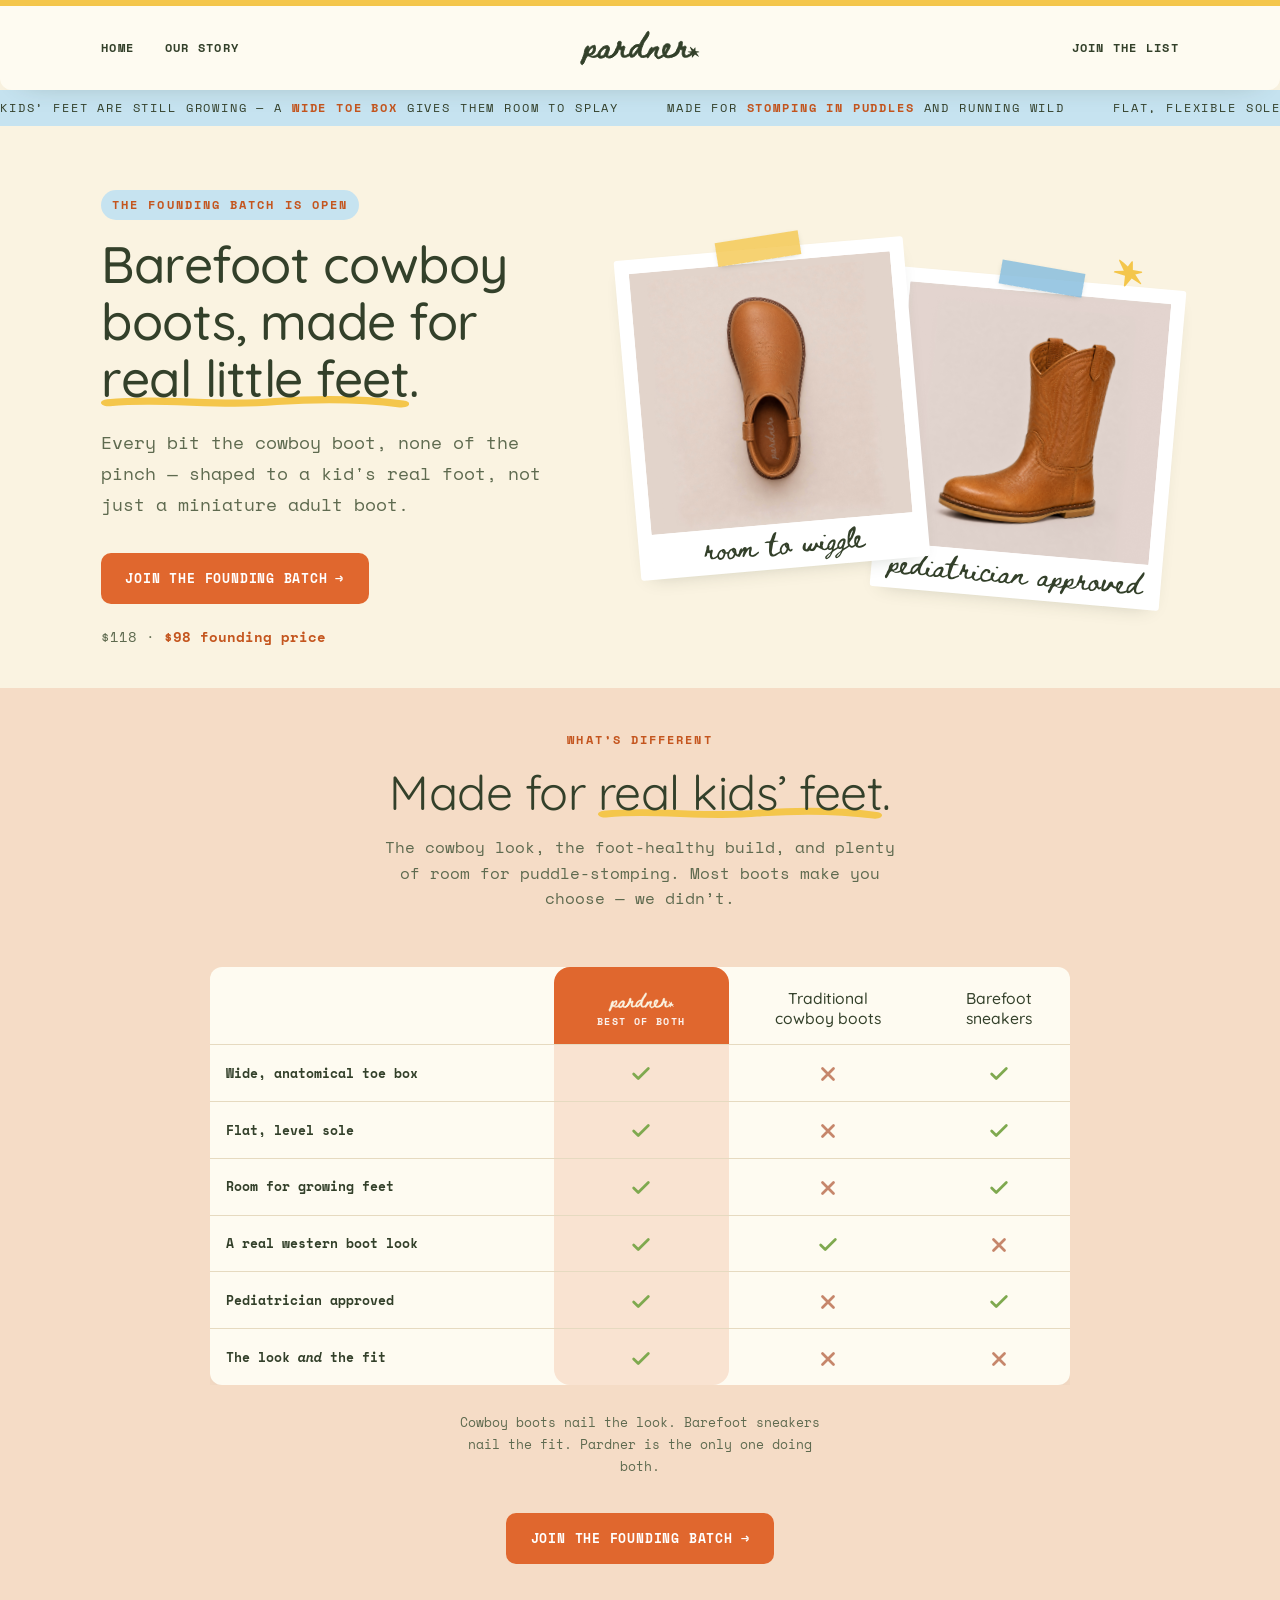
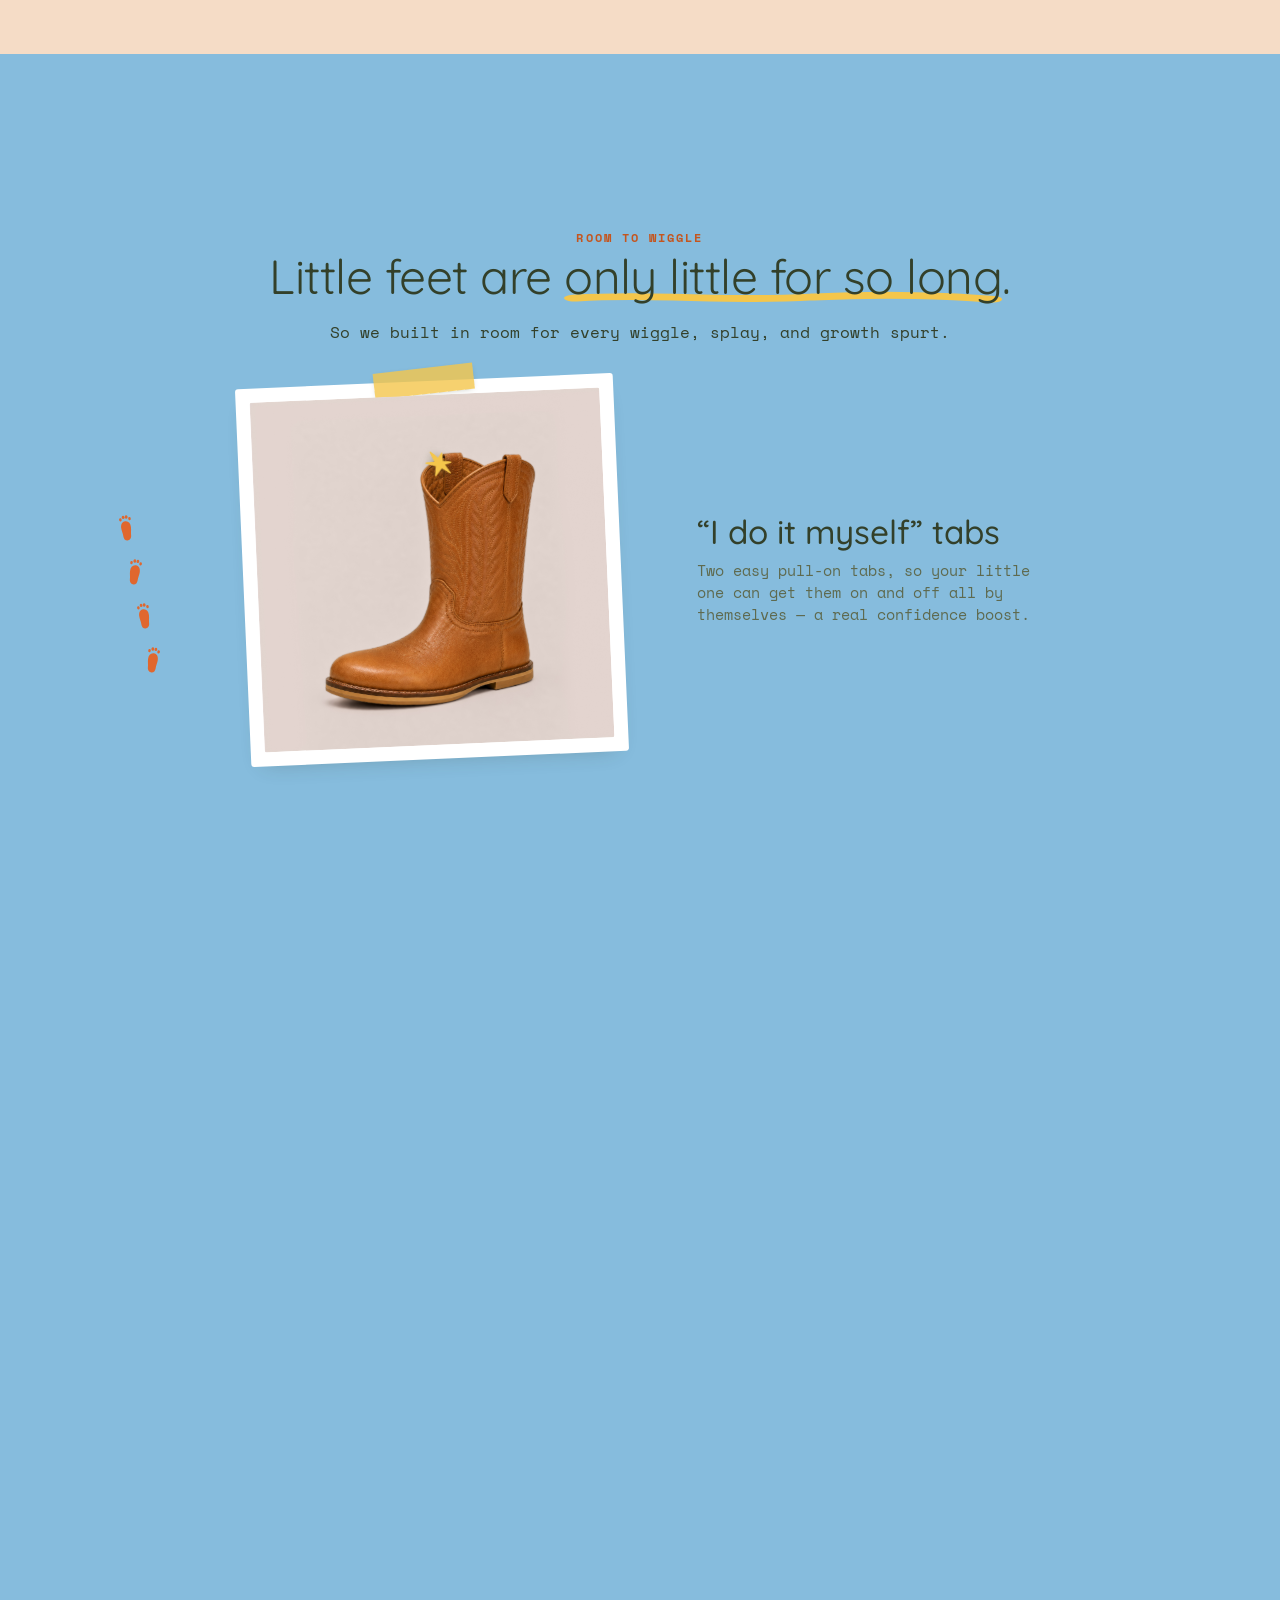
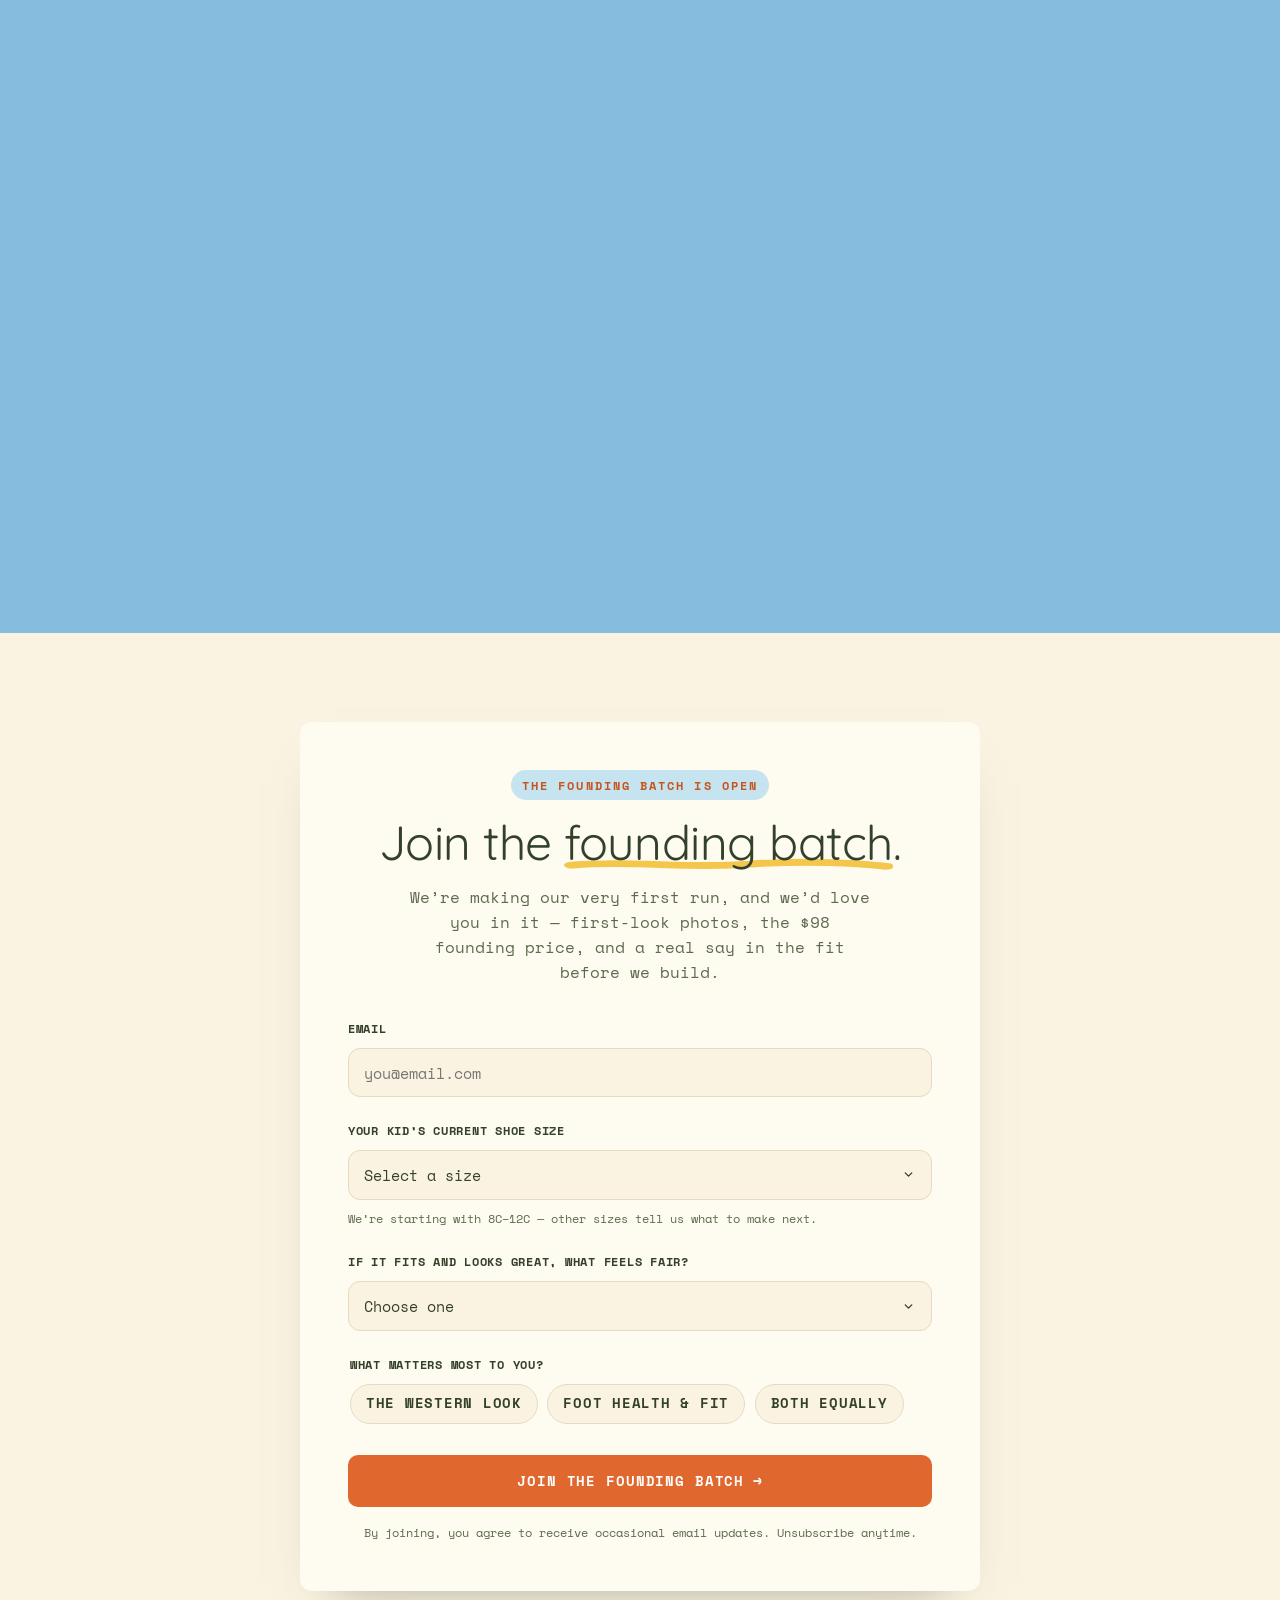
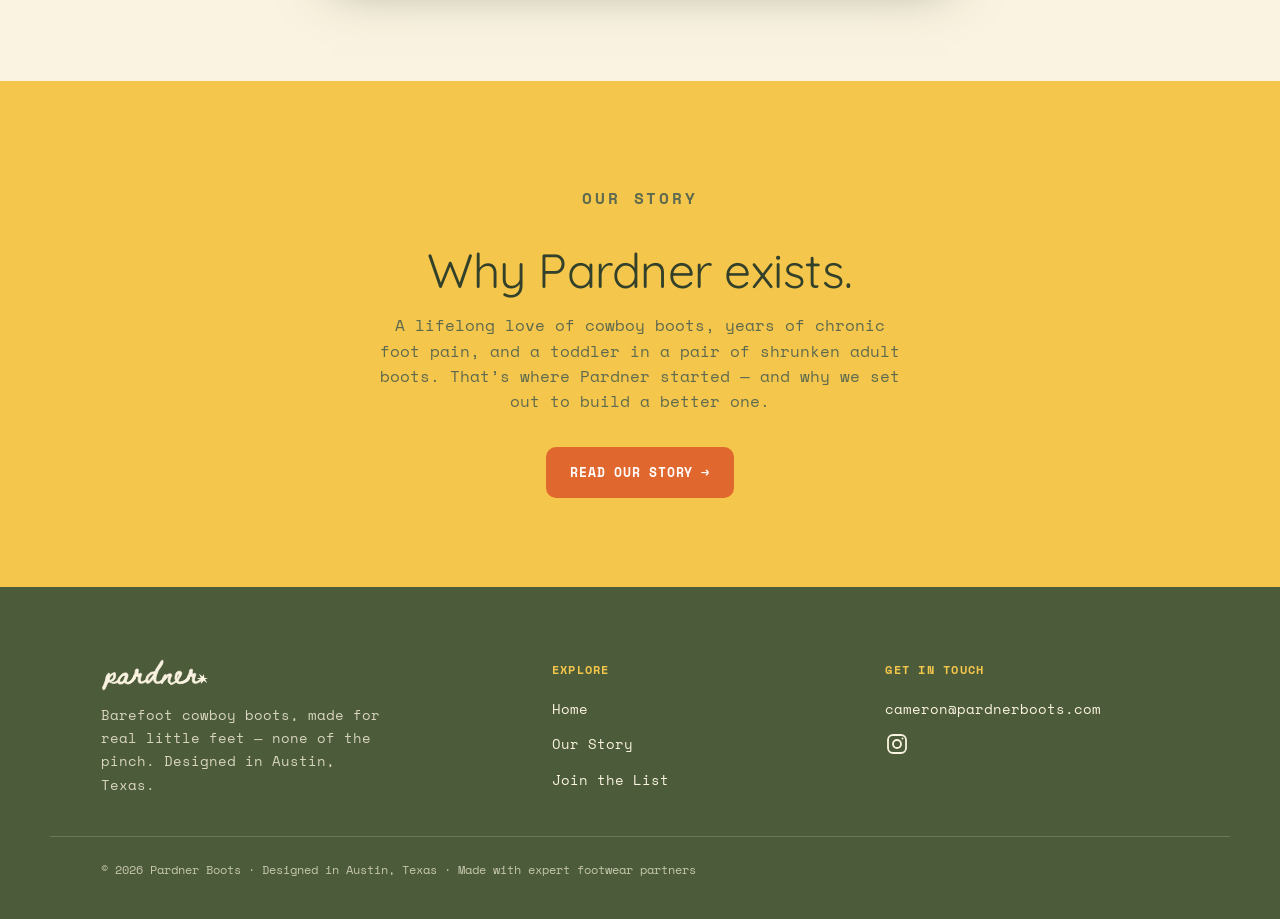
==== commit f71d93f2: "Reword hero subhead: shaped to a kid's real foot, not a miniature adult boot Co-Authored-By: Claude " ====
--- a/boot-waitlist/index.html
+++ b/boot-waitlist/index.html
@@ -3,9 +3,51 @@
 <head>
   <meta charset="UTF-8" />
   <meta name="viewport" content="width=device-width, initial-scale=1.0" />
-  <title>Pardner Boots — Kids' Western Boots, Built for Real Feet</title>
-  <meta name="description" content="Austin-designed kids' western boots with a natural toe shape, a level footbed, and a secure fit. Join the founding batch." />
+  <title>Pardner — Barefoot Cowboy Boots for Kids | Wide Toe Box</title>
+  <meta name="description" content="Real western boots shaped for a kid's growing foot: a wide toe box, a flat, level footbed, and room to grow. Designed in Austin. Join the founding batch." />
+  <link rel="canonical" href="https://pardnerboots.com/" />
   <link rel="icon" href="favicon.svg" type="image/svg+xml" />
+  <link rel="apple-touch-icon" href="/apple-touch-icon.png" />
+  <meta name="theme-color" content="#33402A" />
+  <!-- Open Graph -->
+  <meta property="og:type" content="website" />
+  <meta property="og:site_name" content="Pardner Boots" />
+  <meta property="og:url" content="https://pardnerboots.com/" />
+  <meta property="og:title" content="Barefoot Cowboy Boots for Kids — Built for Real Little Feet" />
+  <meta property="og:description" content="Real western boots shaped for a kid's growing foot: a wide toe box, a flat, level footbed, and room to grow. Join the founding batch." />
+  <meta property="og:image" content="https://pardnerboots.com/og-image.png" />
+  <meta property="og:image:width" content="2039" />
+  <meta property="og:image:height" content="1071" />
+  <meta property="og:image:alt" content="Pardner — barefoot cowboy boots made for real little feet" />
+  <!-- Twitter -->
+  <meta name="twitter:card" content="summary_large_image" />
+  <meta name="twitter:title" content="Barefoot Cowboy Boots for Kids — Built for Real Little Feet" />
+  <meta name="twitter:description" content="Real western boots shaped for a kid's growing foot: wide toe box, flat footbed, room to grow. Join the founding batch." />
+  <meta name="twitter:image" content="https://pardnerboots.com/og-image.png" />
+  <script type="application/ld+json">
+  {
+    "@context": "https://schema.org",
+    "@graph": [
+      {
+        "@type": "Organization",
+        "@id": "https://pardnerboots.com/#org",
+        "name": "Pardner Boots",
+        "url": "https://pardnerboots.com/",
+        "logo": "https://pardnerboots.com/logo.svg",
+        "description": "Barefoot cowboy boots for kids — real western boots shaped for a growing foot, with a wide toe box and a flat, level sole. Designed in Austin, Texas.",
+        "foundingLocation": "Austin, Texas",
+        "sameAs": ["https://instagram.com/pardnerboots"]
+      },
+      {
+        "@type": "WebSite",
+        "@id": "https://pardnerboots.com/#website",
+        "url": "https://pardnerboots.com/",
+        "name": "Pardner Boots",
+        "publisher": { "@id": "https://pardnerboots.com/#org" }
+      }
+    ]
+  }
+  </script>
   <link rel="preconnect" href="https://fonts.googleapis.com" />
   <link rel="preconnect" href="https://fonts.gstatic.com" crossorigin />
   <link href="https://fonts.googleapis.com/css2?family=Beth+Ellen&family=Fraunces:opsz,wght@9..144,400;9..144,600&family=Quicksand:wght@300;400;500;600;700&family=Space+Mono:ital,wght@0,400;0,700;1,400&display=swap" rel="stylesheet" />
@@ -71,7 +113,7 @@
       <div class="hero-copy">
         <p class="eyebrow">The founding batch is open</p>
         <h1 id="headline">Barefoot cowboy boots, made for <span class="felt">real little feet</span>.</h1>
-        <p class="subhead">Every bit the cowboy boot, none of the pinch &mdash; built for the foot your kid actually has, not a shrunk-down adult one.</p>
+        <p class="subhead">Every bit the cowboy boot, none of the pinch &mdash; shaped to a kid's real foot, not just a miniature adult boot.</p>
         <div class="hero-cta">
           <a href="#join" class="btn btn-primary">Join the founding batch <span class="arrow">&rarr;</span></a>
           <span class="hero-price">$118 &middot; <strong>$98 founding price</strong></span>
--- a/boot-waitlist/styles.css
+++ b/boot-waitlist/styles.css
@@ -726,6 +726,13 @@
   padding: 1.8rem 2rem;
   margin: 2.6rem 0 0;
 }
+.signature {
+  font-family: var(--hand);
+  font-size: clamp(1.7rem, 4vw, 2.4rem);
+  line-height: 1;
+  color: var(--ink);
+  margin: 1.4rem 0 0;
+}
 
 /* ---- founding band (olive block) ---- */
 .band { background: var(--olive); color: var(--cream); text-align: center; }
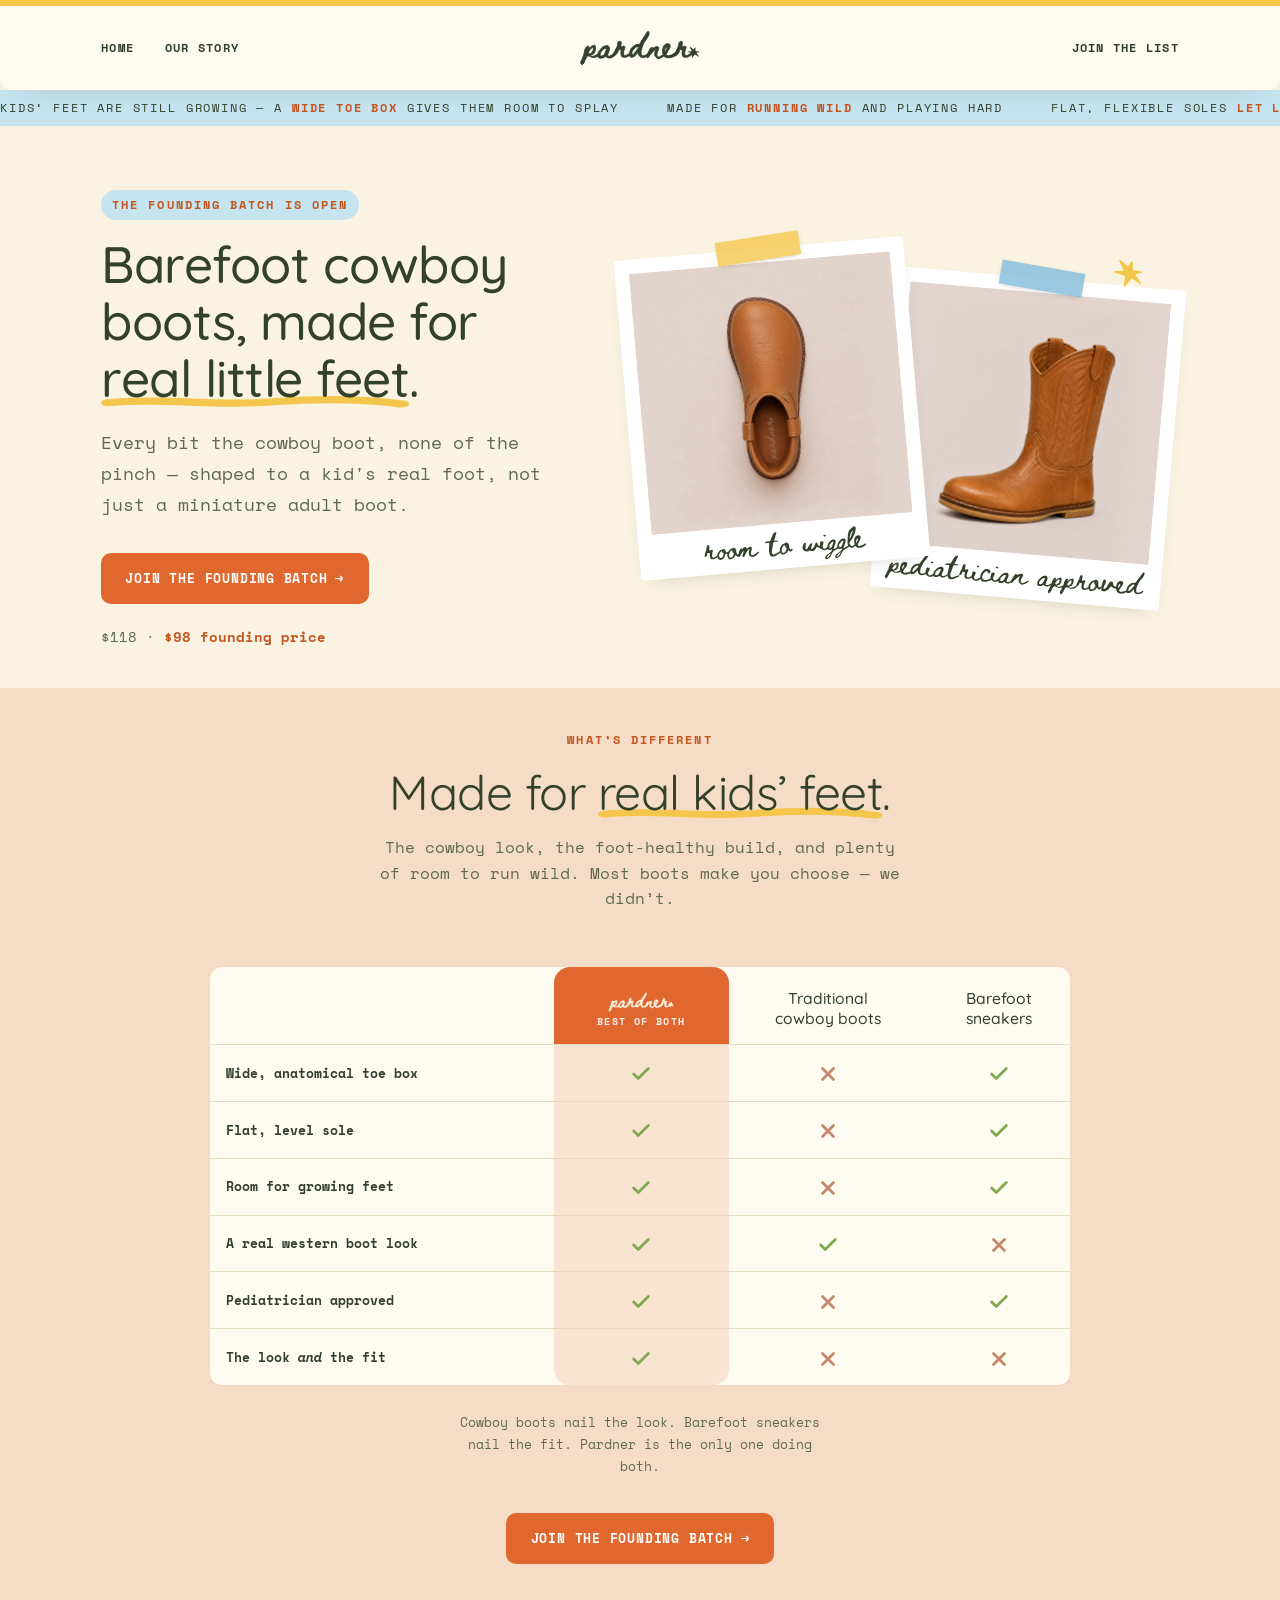
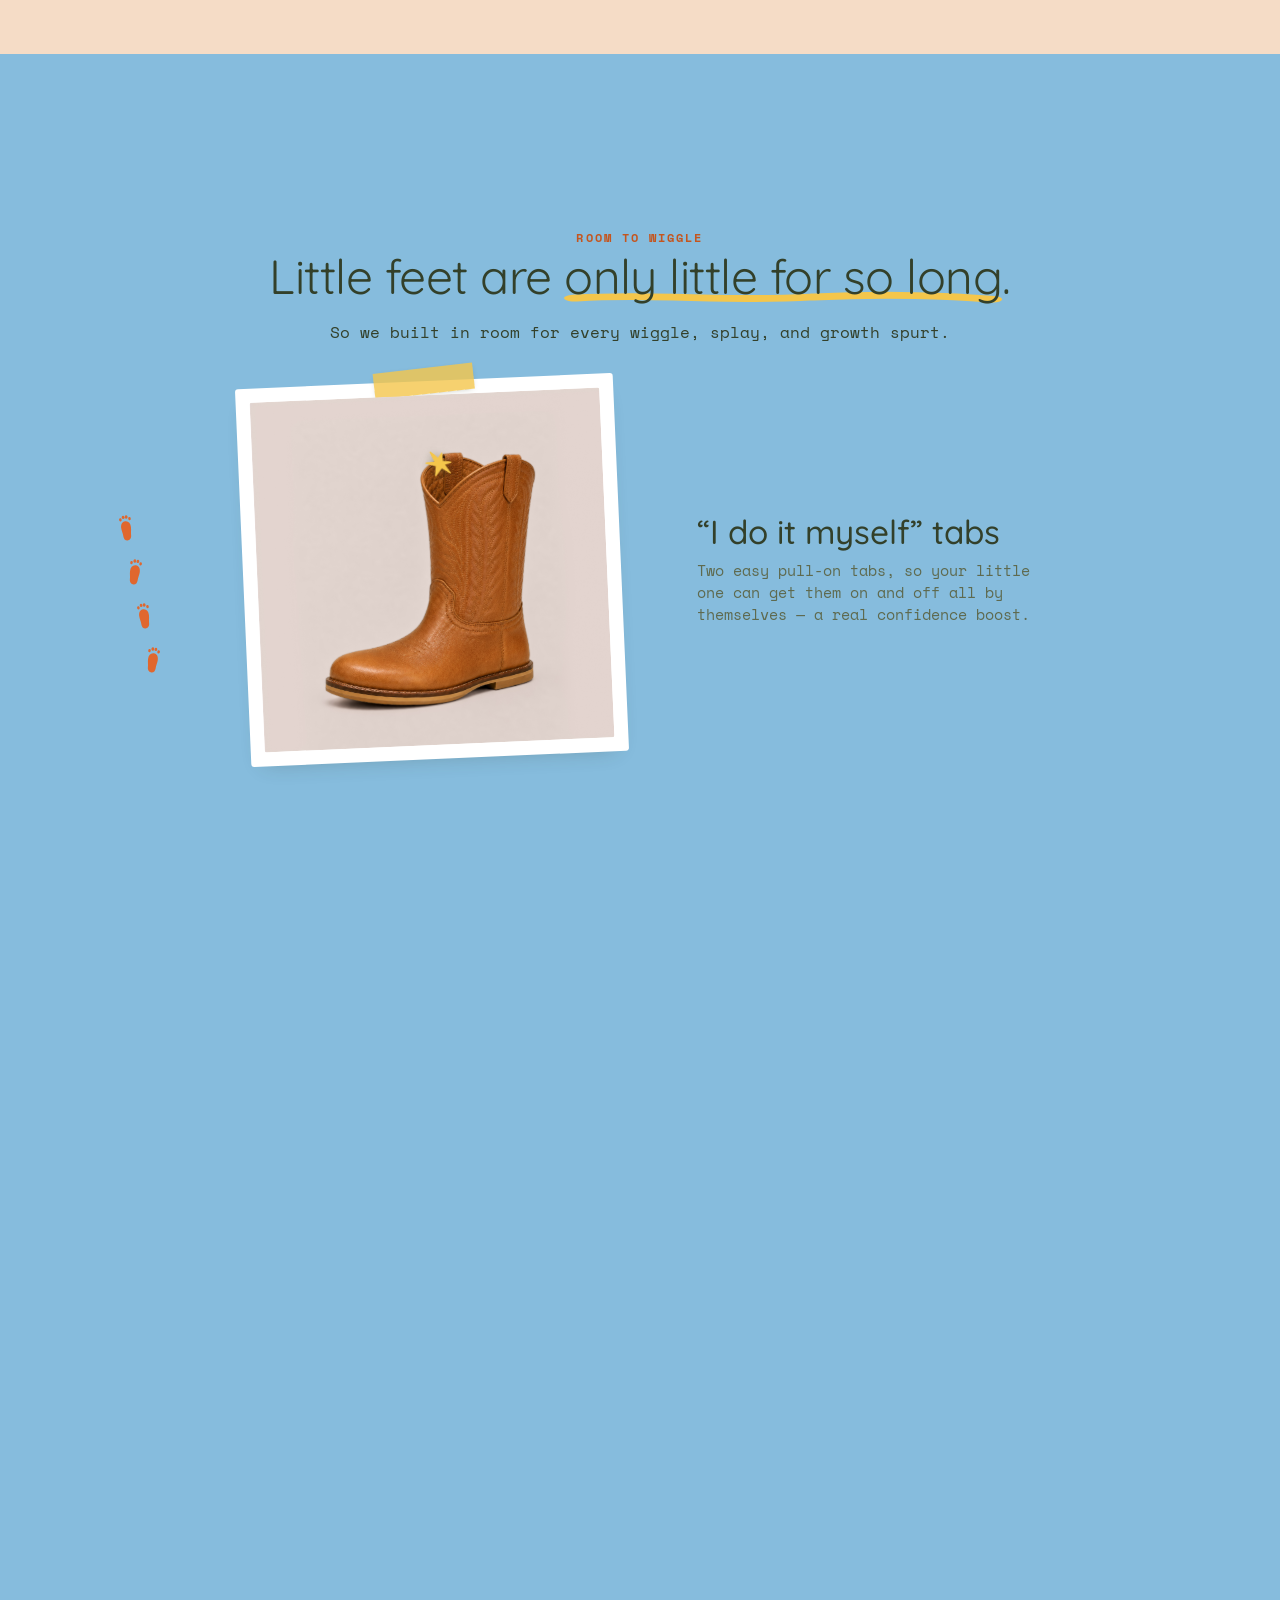
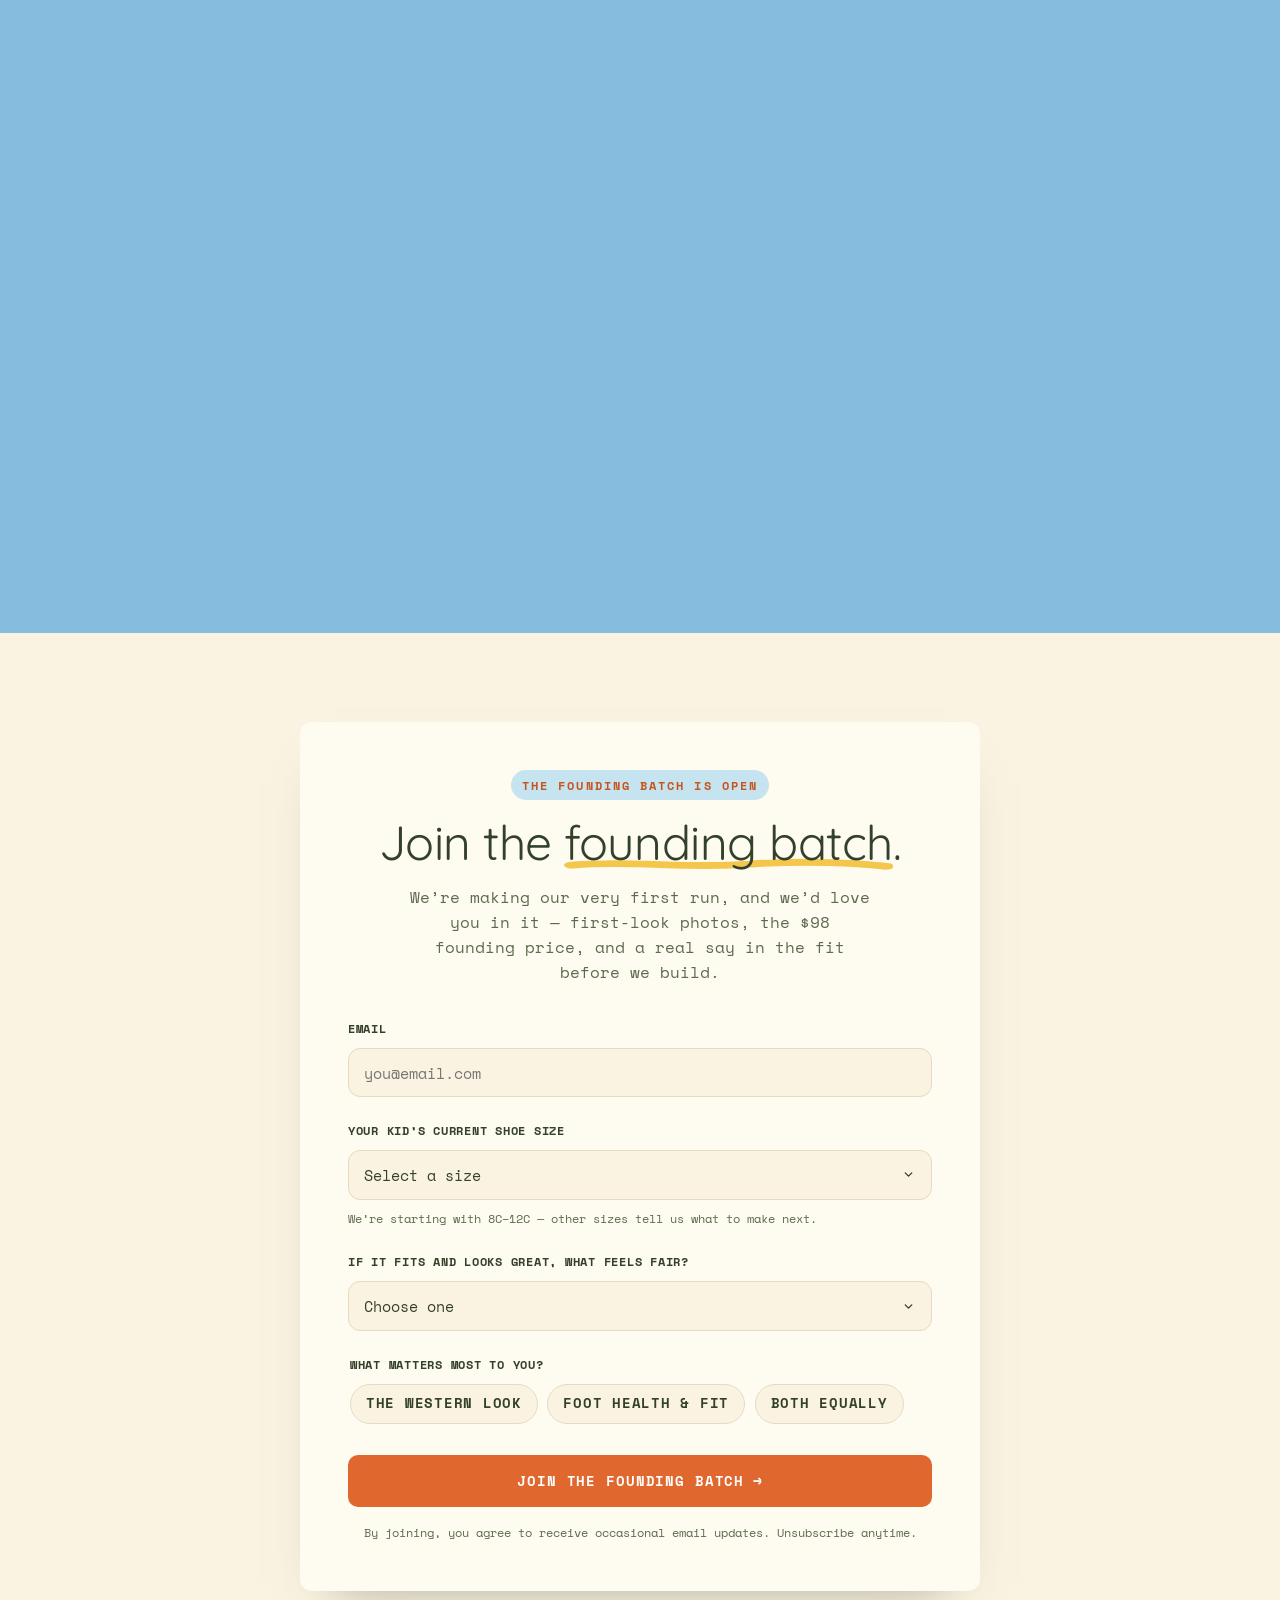
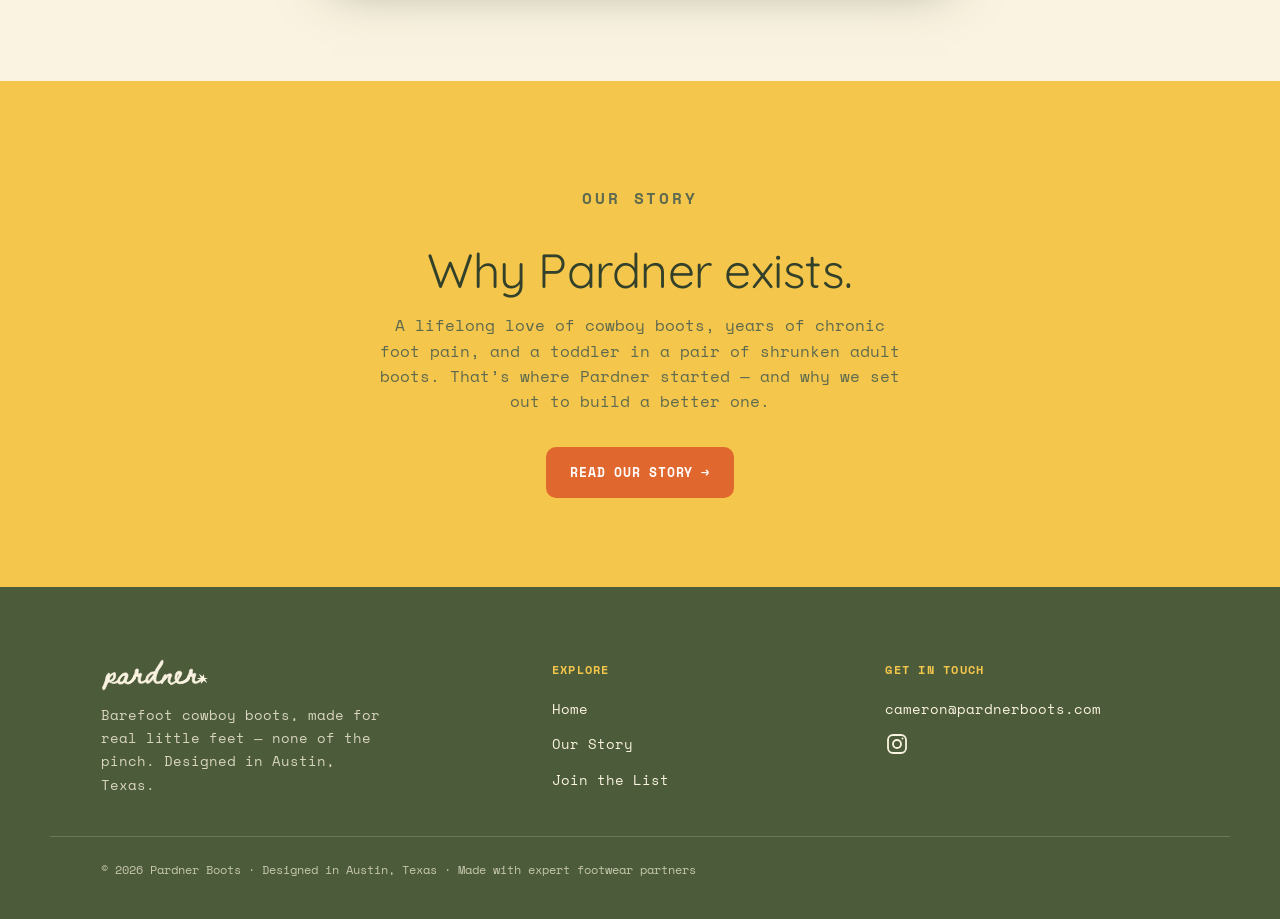
==== commit 71e998e7: "Copy: drop rain/puddle framing (not rain boots) Marquee -> 'running wild and playing hard'; comparis" ====
--- a/boot-waitlist/index.html
+++ b/boot-waitlist/index.html
@@ -80,12 +80,12 @@
   <div class="announce">
     <div class="announce-track">
       <span>Kids&rsquo; feet are still growing &mdash; a <strong>wide toe box</strong> gives them room to splay</span>
-      <span>Made for <strong>stomping in puddles</strong> and running wild</span>
+      <span>Made for <strong>running wild</strong> and playing hard</span>
       <span>Flat, flexible soles <strong>let little feet move</strong> the way they&rsquo;re built to</span>
       <span>Real western boots, <strong>shaped for real little feet</strong></span>
       <span>The <strong>founding batch</strong> is open &mdash; come walk with us</span>
       <span aria-hidden="true">Kids&rsquo; feet are still growing &mdash; a <strong>wide toe box</strong> gives them room to splay</span>
-      <span aria-hidden="true">Made for <strong>stomping in puddles</strong> and running wild</span>
+      <span aria-hidden="true">Made for <strong>running wild</strong> and playing hard</span>
       <span aria-hidden="true">Flat, flexible soles <strong>let little feet move</strong> the way they&rsquo;re built to</span>
       <span aria-hidden="true">Real western boots, <strong>shaped for real little feet</strong></span>
       <span aria-hidden="true">The <strong>founding batch</strong> is open &mdash; come walk with us</span>
@@ -139,7 +139,7 @@
       <div class="section-title">
         <p class="eyebrow">What&rsquo;s different</p>
         <h2>Made for <span class="felt">real kids&rsquo; feet</span>.</h2>
-        <p class="section-sub">The cowboy look, the foot-healthy build, and plenty of room for puddle-stomping. Most boots make you choose &mdash; we didn&rsquo;t.</p>
+        <p class="section-sub">The cowboy look, the foot-healthy build, and plenty of room to run wild. Most boots make you choose &mdash; we didn&rsquo;t.</p>
       </div>
 
       <div class="compare-wrap">
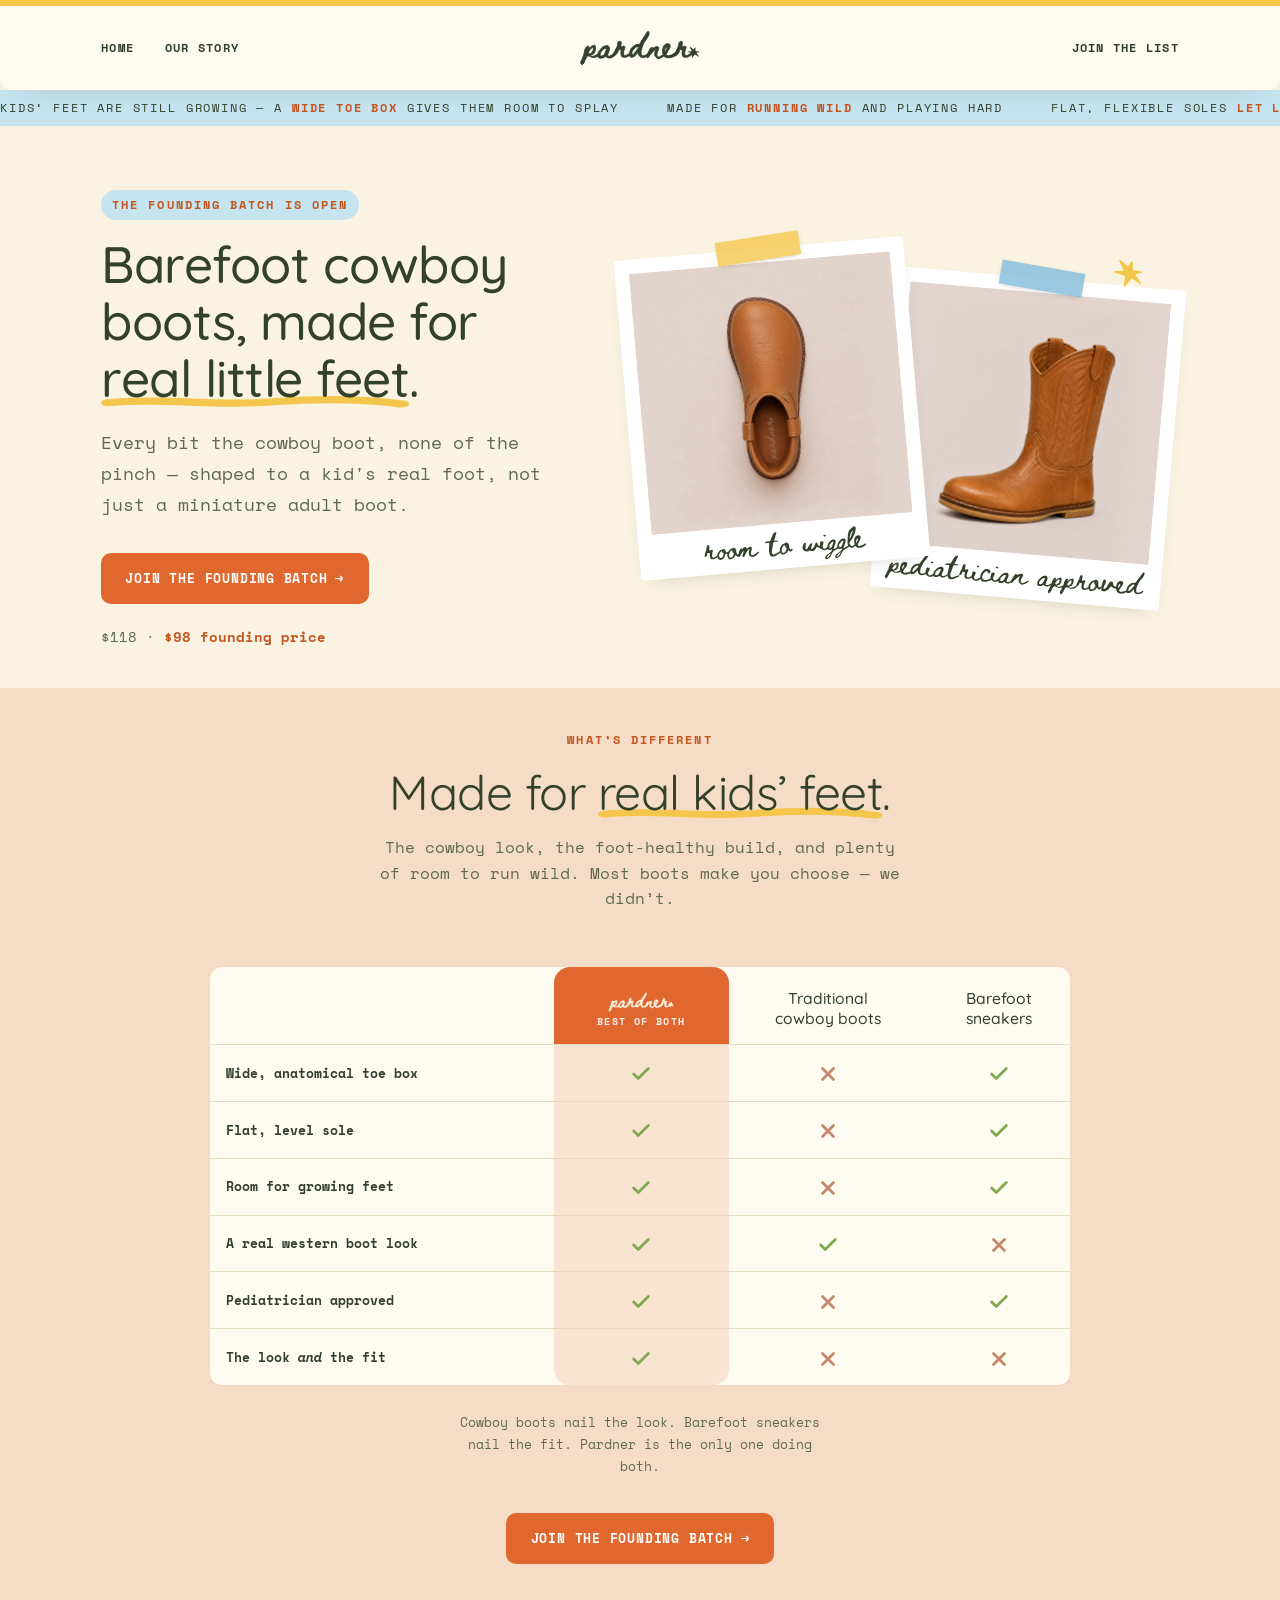
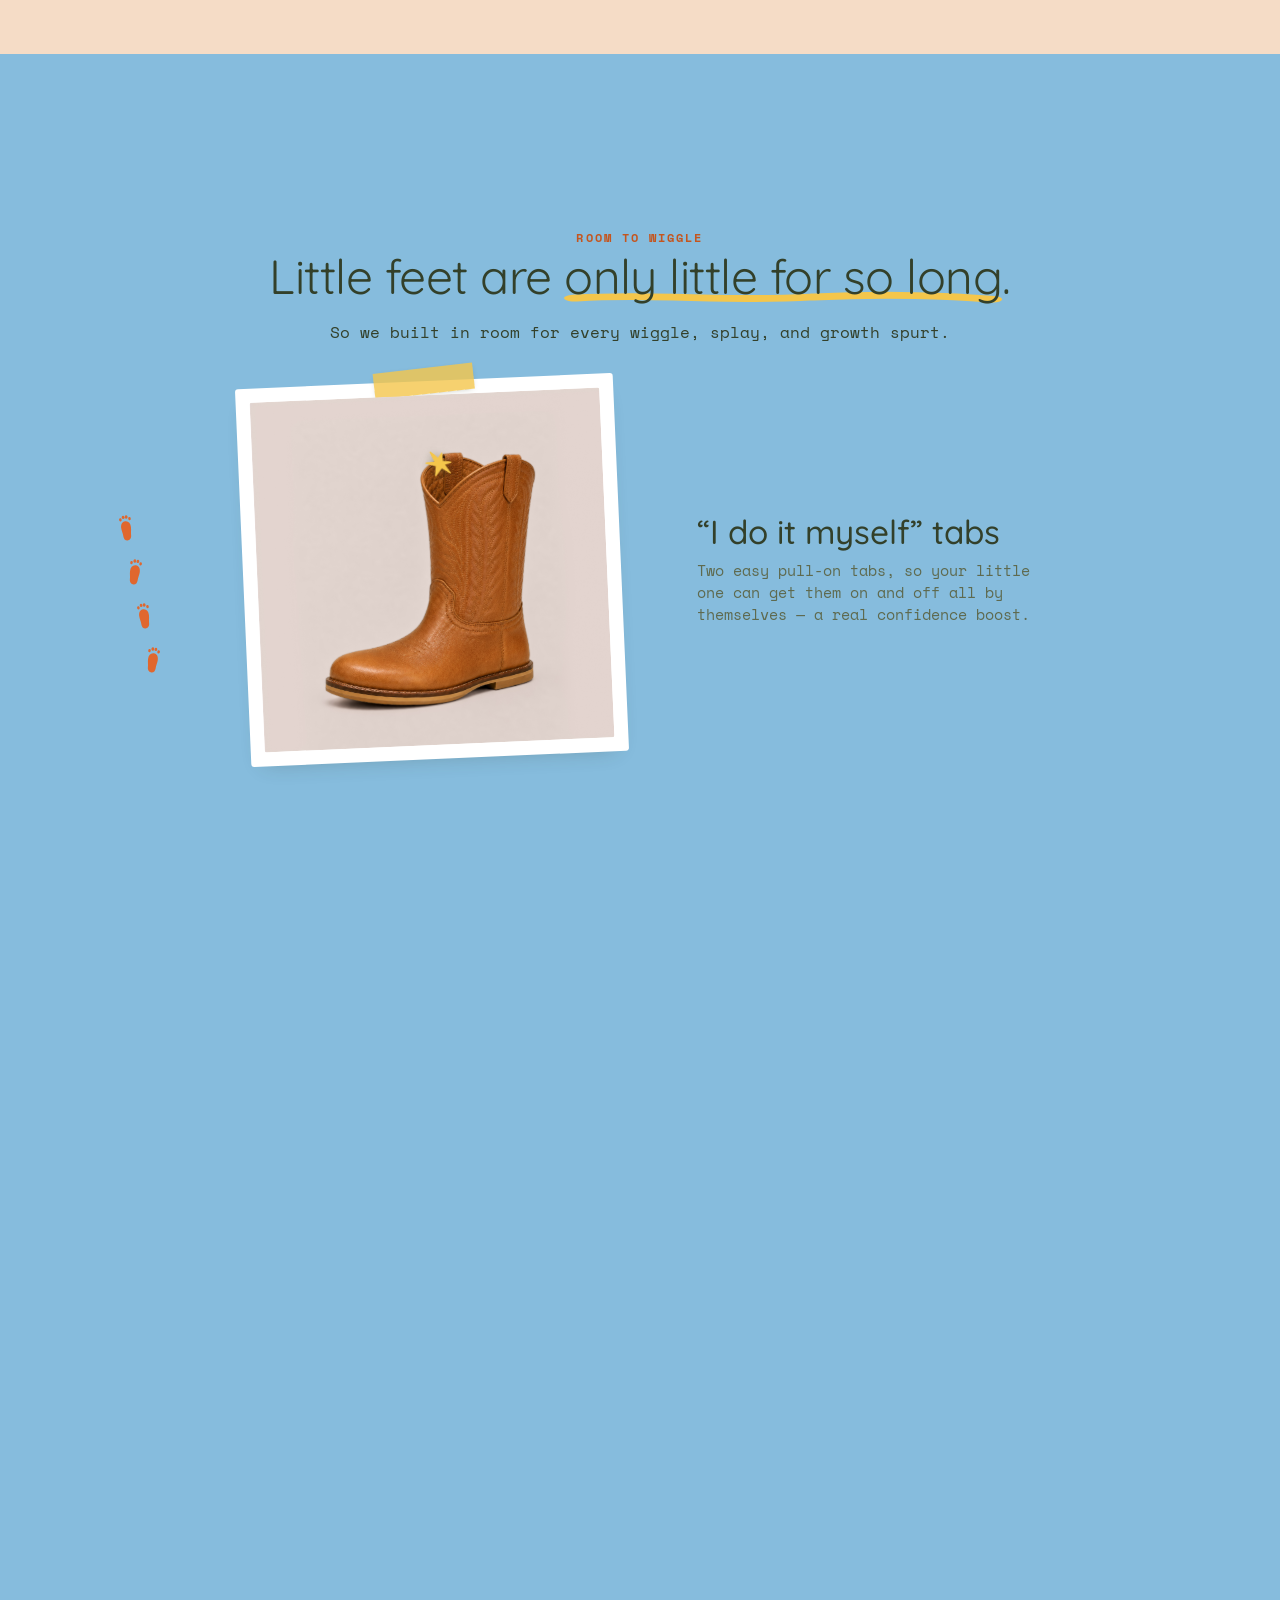
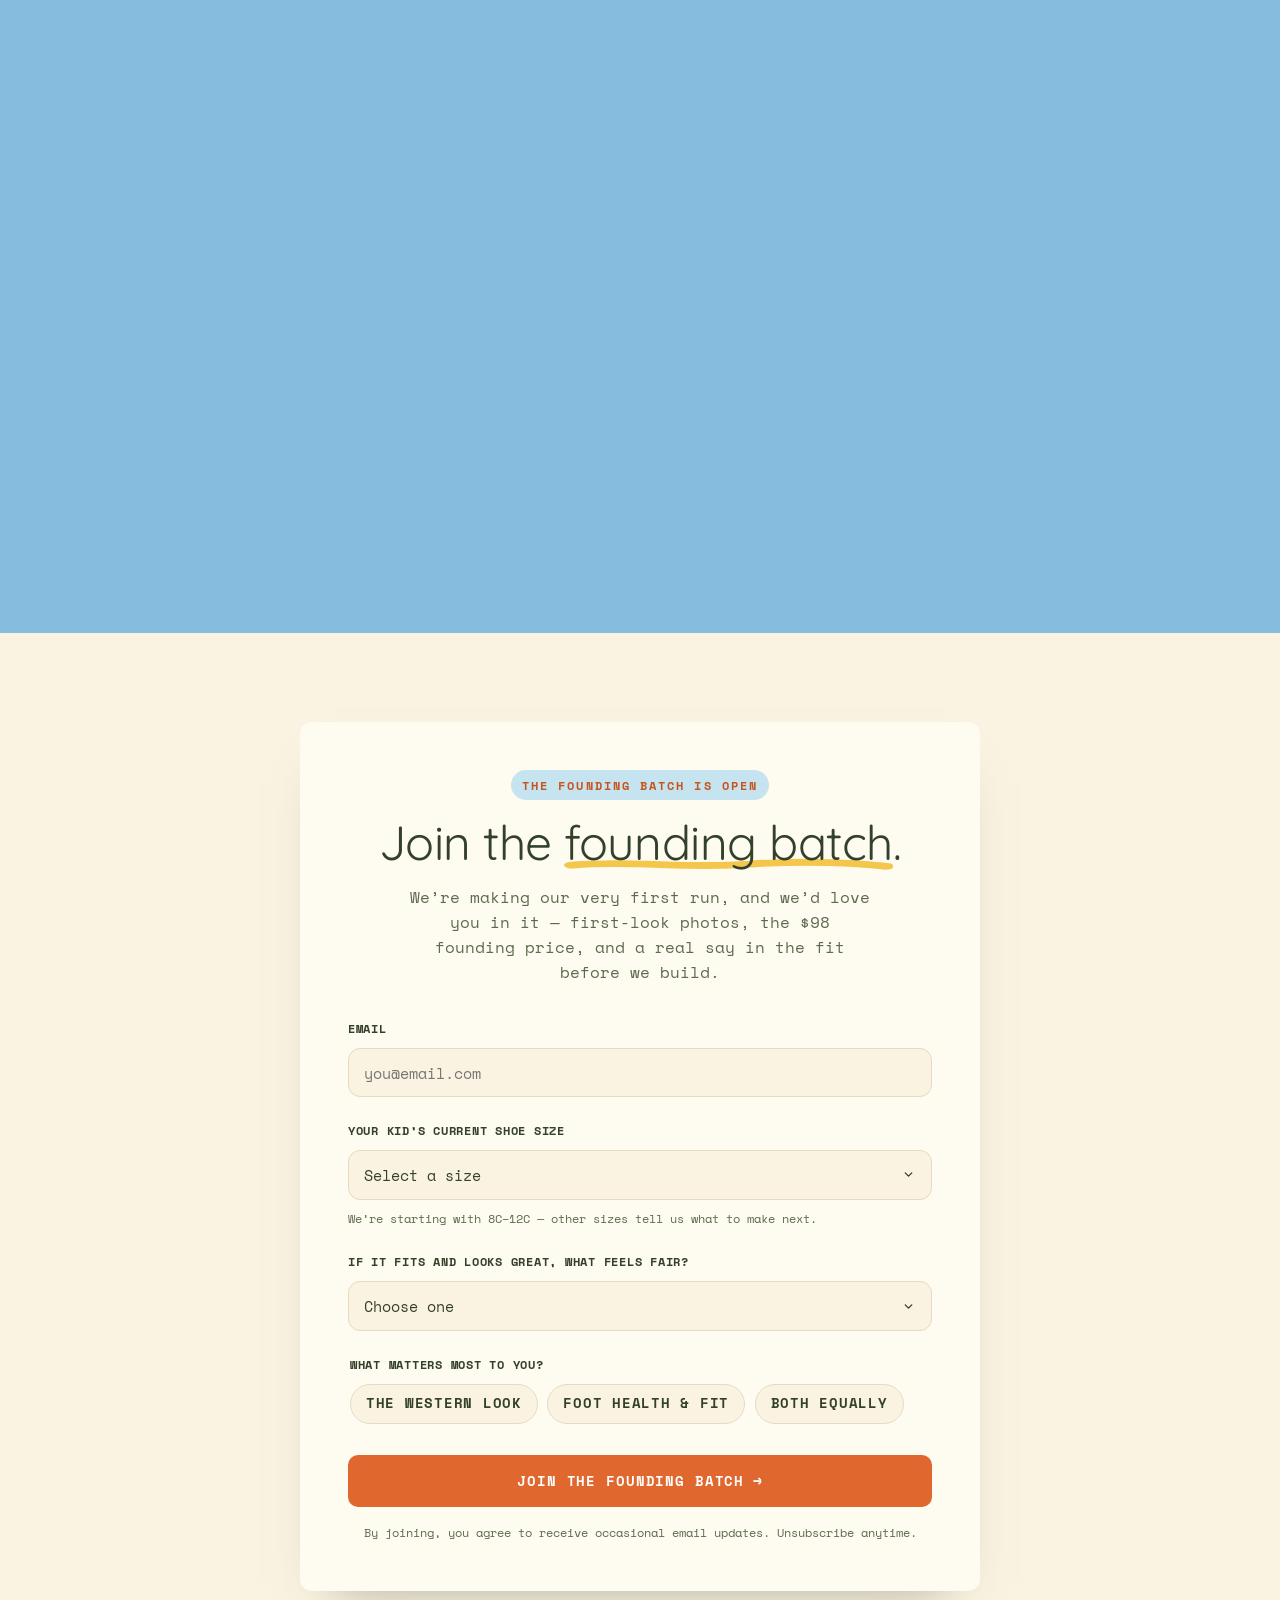
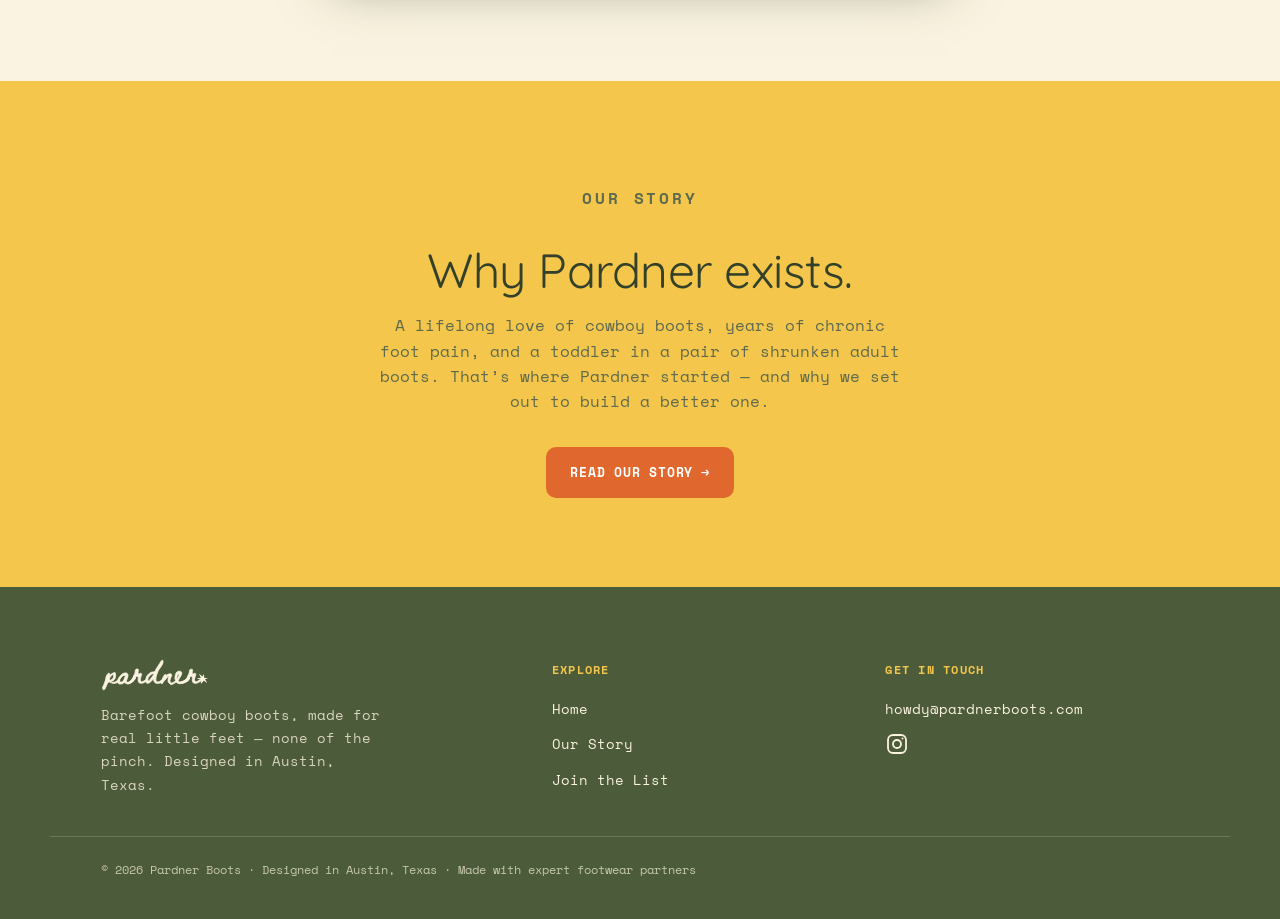
==== commit a1b40bb5: "Change contact email to howdy@pardnerboots.com Co-Authored-By: Claude Opus 4.8 (1M context) <noreply" ====
--- a/boot-waitlist/index.html
+++ b/boot-waitlist/index.html
@@ -103,7 +103,7 @@
     </nav>
     <div class="drawer-foot">
       <span>Get in touch</span>
-      <a href="mailto:cameron@pardnerboots.com">cameron@pardnerboots.com</a>
+      <a href="mailto:howdy@pardnerboots.com">howdy@pardnerboots.com</a>
     </div>
   </aside>
 
@@ -340,7 +340,7 @@
       </div>
       <div class="foot-col">
         <h4>Get in touch</h4>
-        <a href="mailto:cameron@pardnerboots.com">cameron@pardnerboots.com</a>
+        <a href="mailto:howdy@pardnerboots.com">howdy@pardnerboots.com</a>
         <a class="foot-social" href="https://instagram.com/pardnerboots" target="_blank" rel="noopener" aria-label="Instagram — @pardnerboots">
           <svg viewBox="0 0 24 24" fill="none" stroke="currentColor" stroke-width="1.8" stroke-linecap="round" stroke-linejoin="round" aria-hidden="true"><rect x="3" y="3" width="18" height="18" rx="5"/><circle cx="12" cy="12" r="4"/><circle cx="17.5" cy="6.5" r="1" fill="currentColor" stroke="none"/></svg>
         </a>
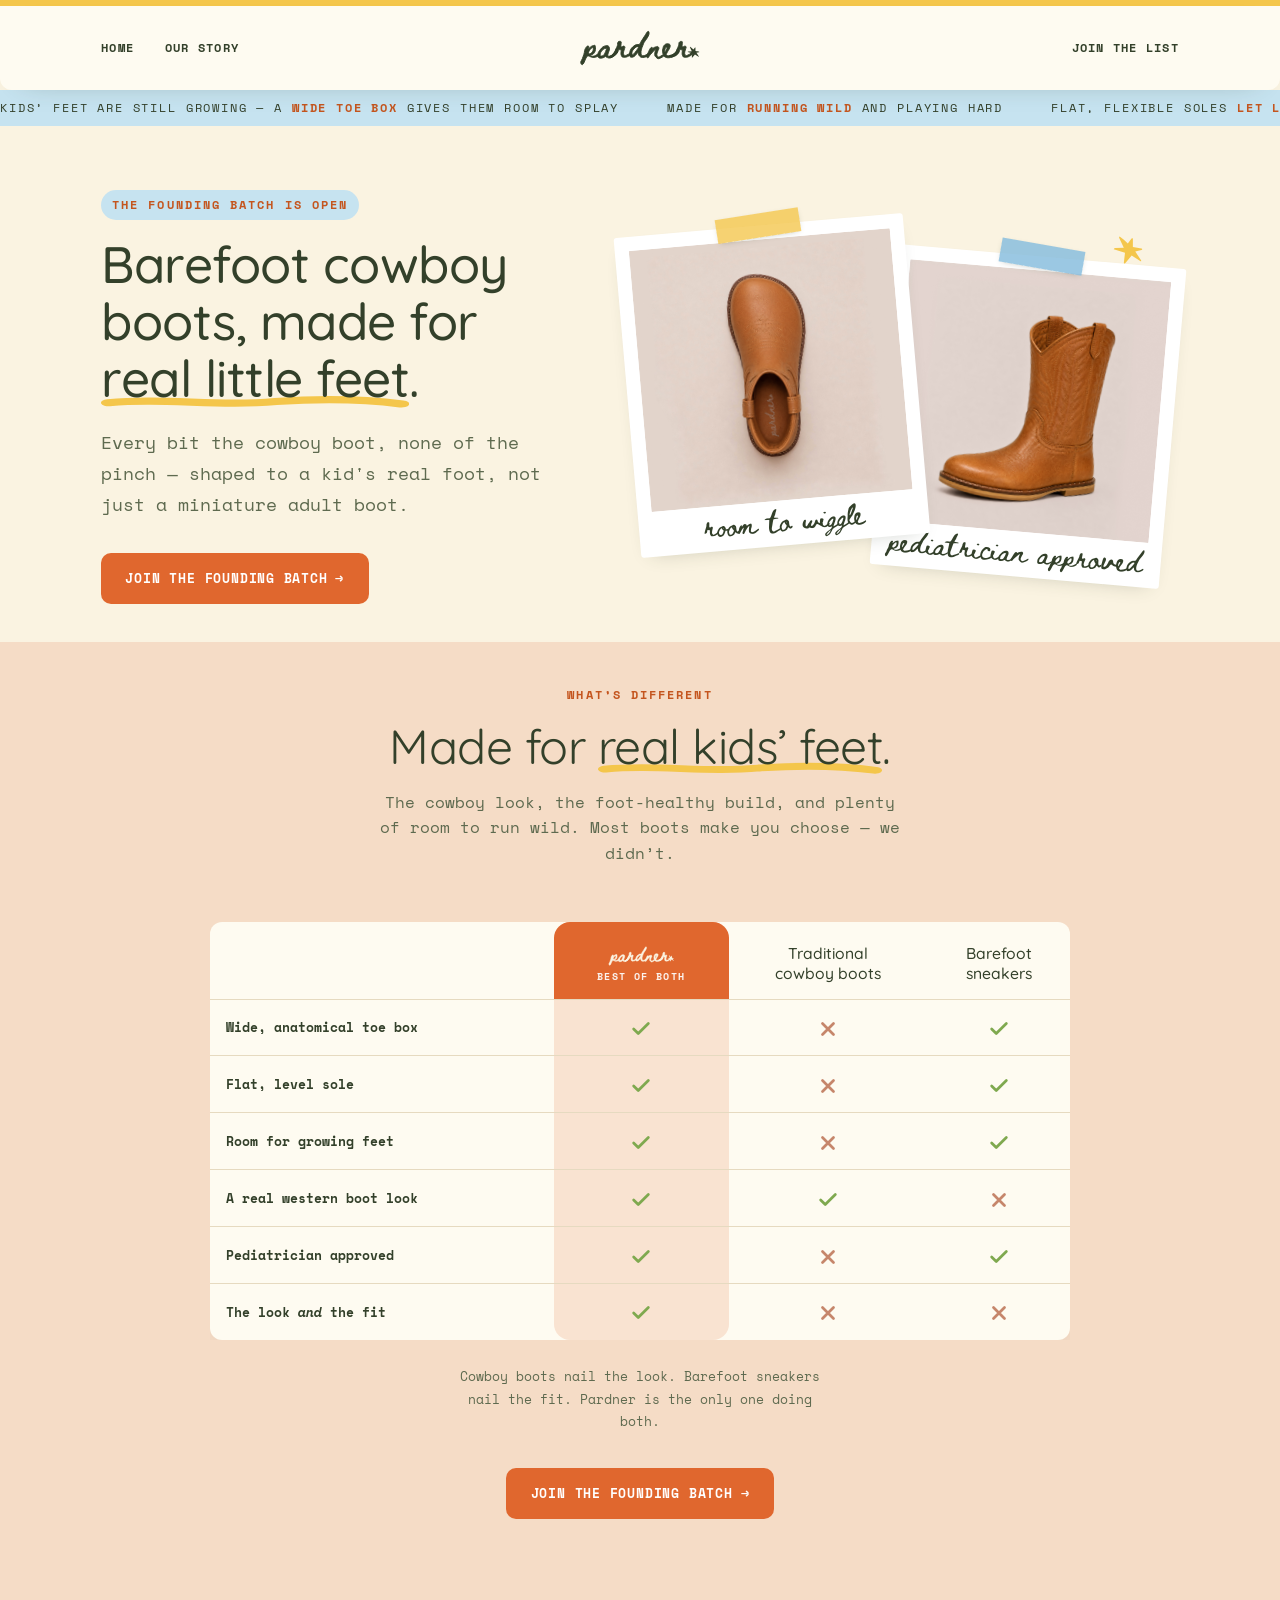
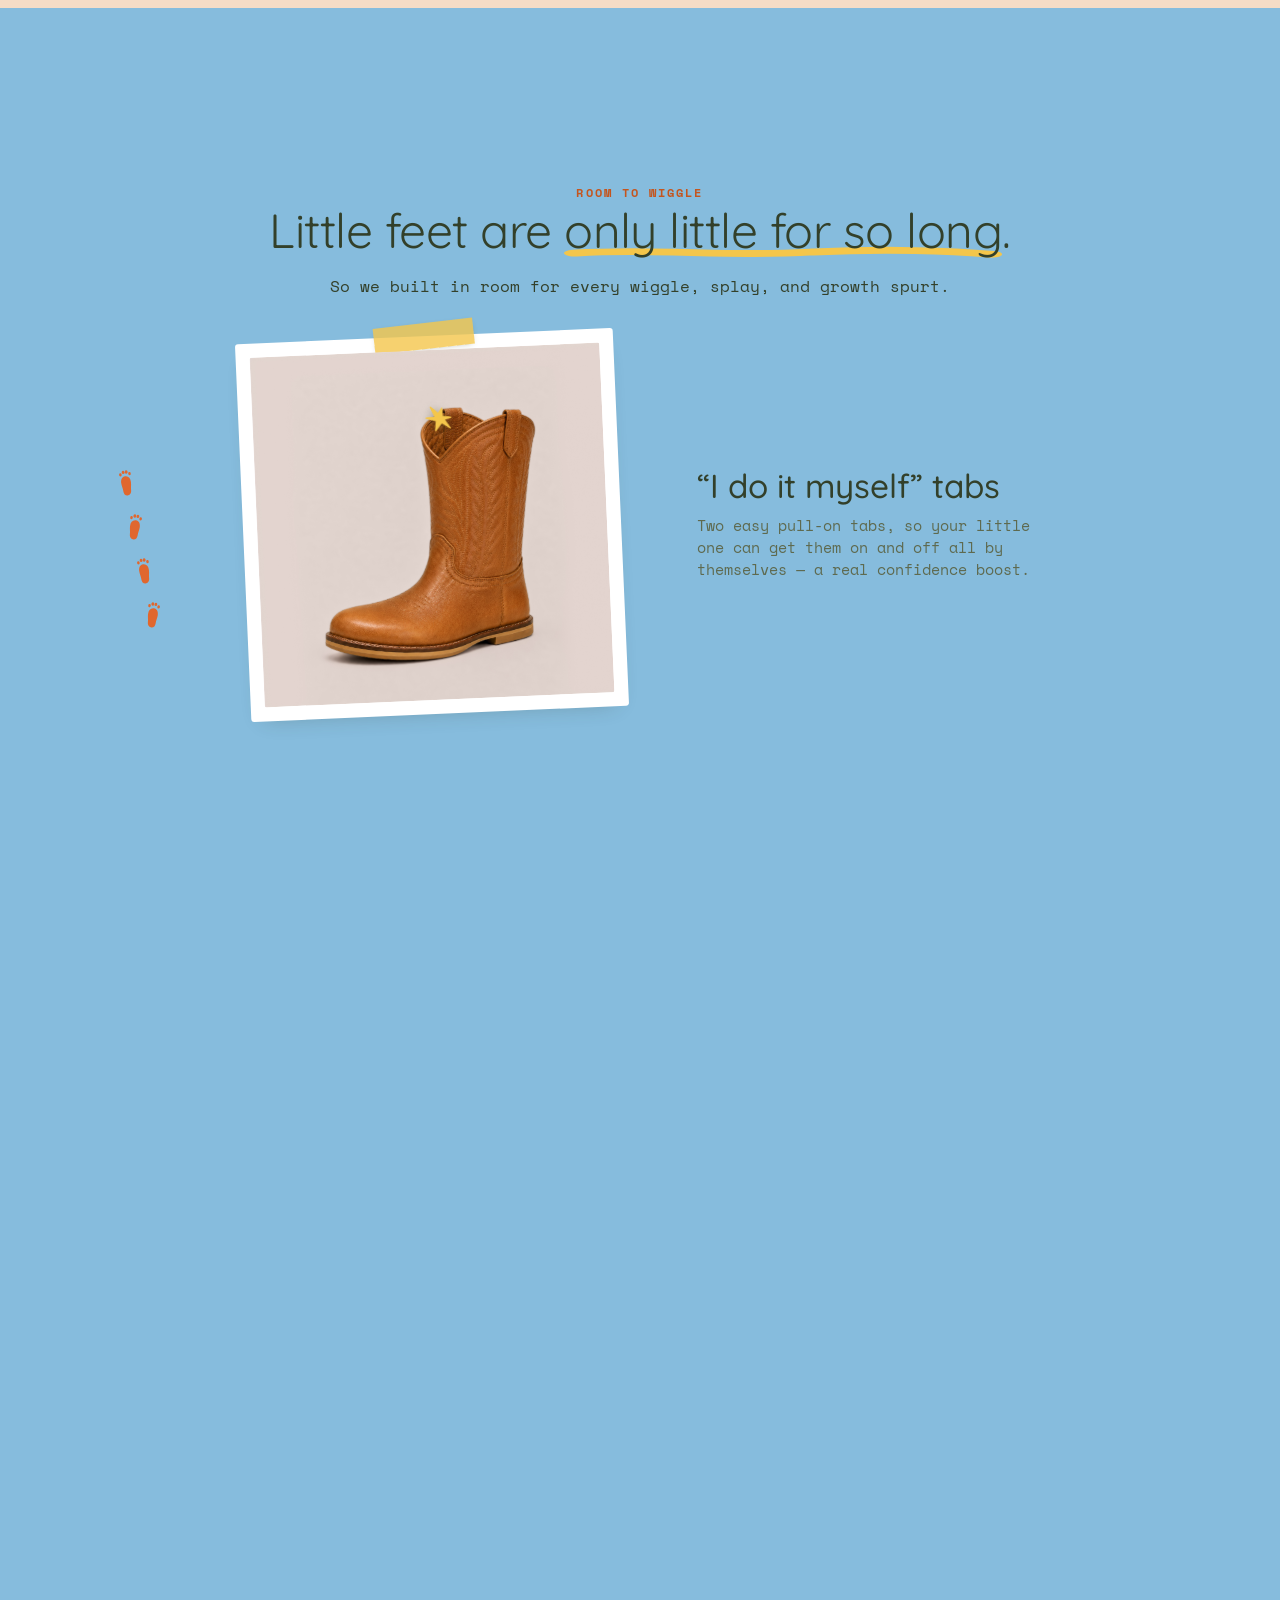
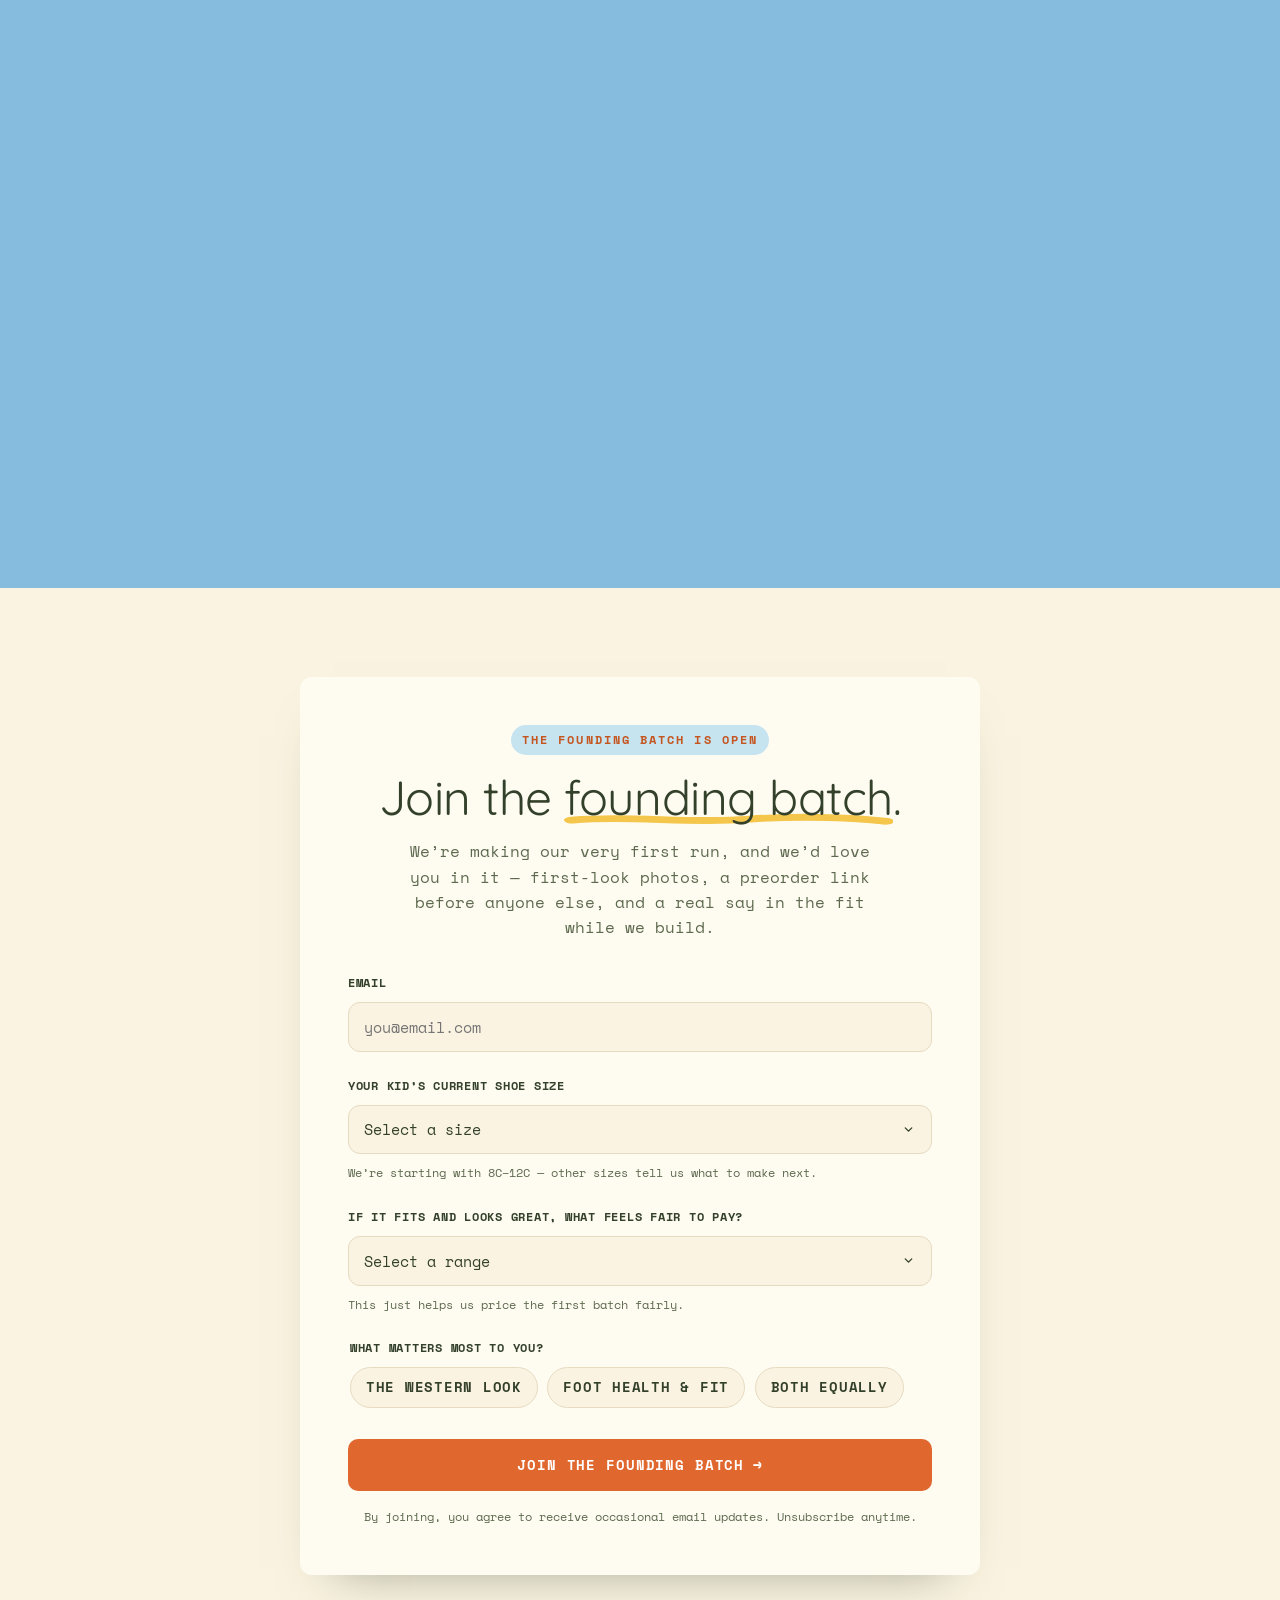
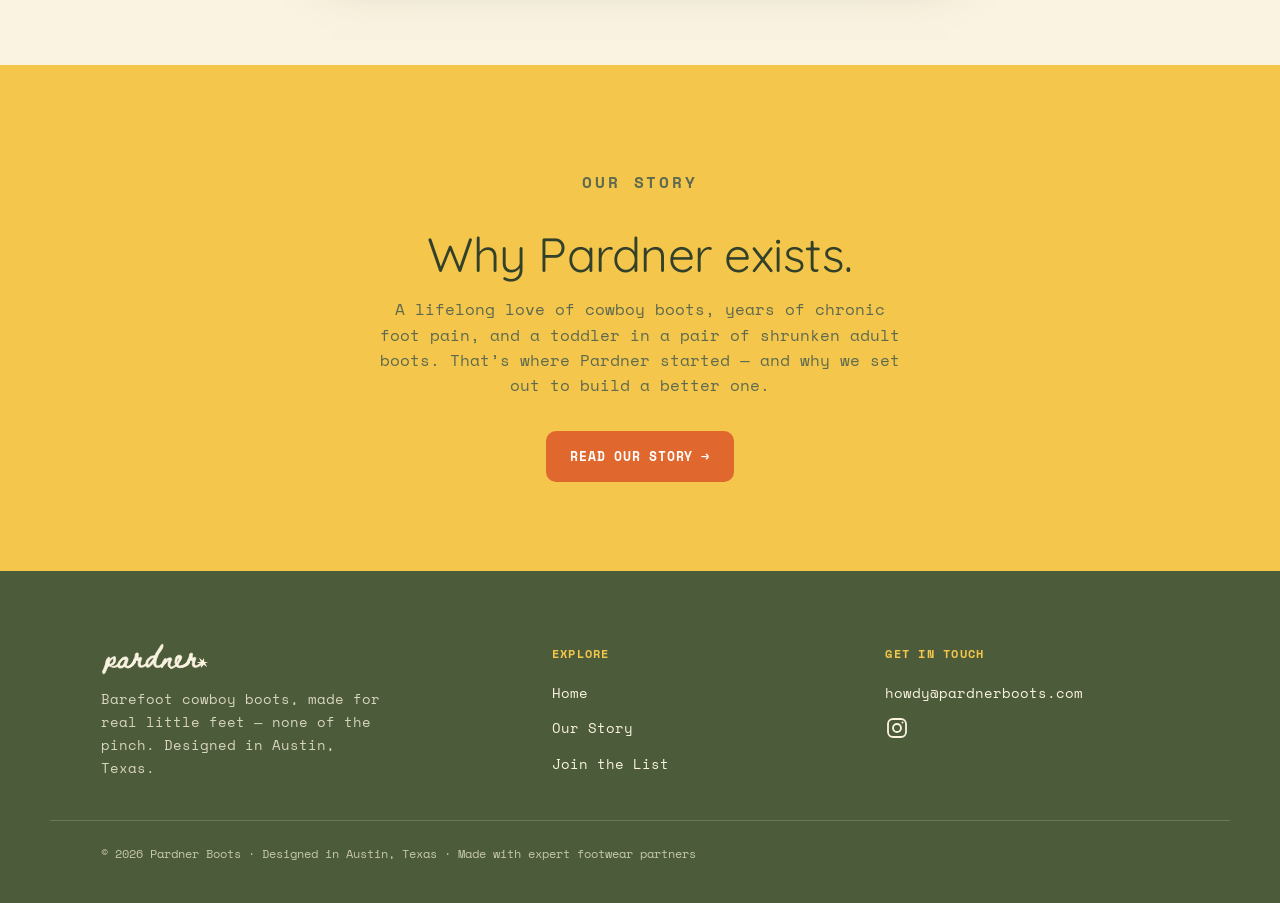
==== commit db05c604: "Remove pricing; make preorder benefit clear; form price-feedback ranges - Removed all price anchors " ====
--- a/boot-waitlist/index.html
+++ b/boot-waitlist/index.html
@@ -116,7 +116,6 @@
         <p class="subhead">Every bit the cowboy boot, none of the pinch &mdash; shaped to a kid's real foot, not just a miniature adult boot.</p>
         <div class="hero-cta">
           <a href="#join" class="btn btn-primary">Join the founding batch <span class="arrow">&rarr;</span></a>
-          <span class="hero-price">$118 &middot; <strong>$98 founding price</strong></span>
         </div>
       </div>
       <div class="hero-art">
@@ -256,7 +255,7 @@
       <div class="join-head">
         <p class="eyebrow">The founding batch is open</p>
         <h2>Join the <span class="felt">founding batch</span>.</h2>
-        <p class="join-sub">We&rsquo;re making our very first run, and we&rsquo;d love you in it &mdash; first-look photos, the $98 founding price, and a real say in the fit before we build.</p>
+        <p class="join-sub">We&rsquo;re making our very first run, and we&rsquo;d love you in it &mdash; first-look photos, a preorder link before anyone else, and a real say in the fit while we build.</p>
       </div>
 
       <form id="join-form" novalidate>
@@ -282,14 +281,17 @@
         </div>
 
         <div class="field">
-          <label for="price_intent">If it fits and looks great, what feels fair?</label>
+          <label for="price_intent">If it fits and looks great, what feels fair to pay?</label>
           <select id="price_intent" name="price_intent" required>
-            <option value="" disabled selected>Choose one</option>
-            <option value="$98">Around $98</option>
-            <option value="$118">Around $118</option>
-            <option value="More than $118">More than $118</option>
+            <option value="" disabled selected>Select a range</option>
+            <option value="Under $80">Under $80</option>
+            <option value="$80&ndash;$100">$80&ndash;$100</option>
+            <option value="$100&ndash;$120">$100&ndash;$120</option>
+            <option value="$120&ndash;$140">$120&ndash;$140</option>
+            <option value="More than $140">More than $140</option>
             <option value="Not sure">Not sure yet</option>
           </select>
+          <p class="hint">This just helps us price the first batch fairly.</p>
         </div>
 
         <fieldset class="field">
@@ -310,7 +312,7 @@
       <div class="join-success" id="join-success" hidden>
         <div class="check" aria-hidden="true"></div>
         <h3>You&rsquo;re in, pardner!</h3>
-        <p>Check your inbox to confirm &mdash; that&rsquo;s where the first look and your founding price will land.</p>
+        <p>Check your inbox to confirm &mdash; you&rsquo;ll get a special preorder link before anyone else.</p>
       </div>
     </div>
   </section>
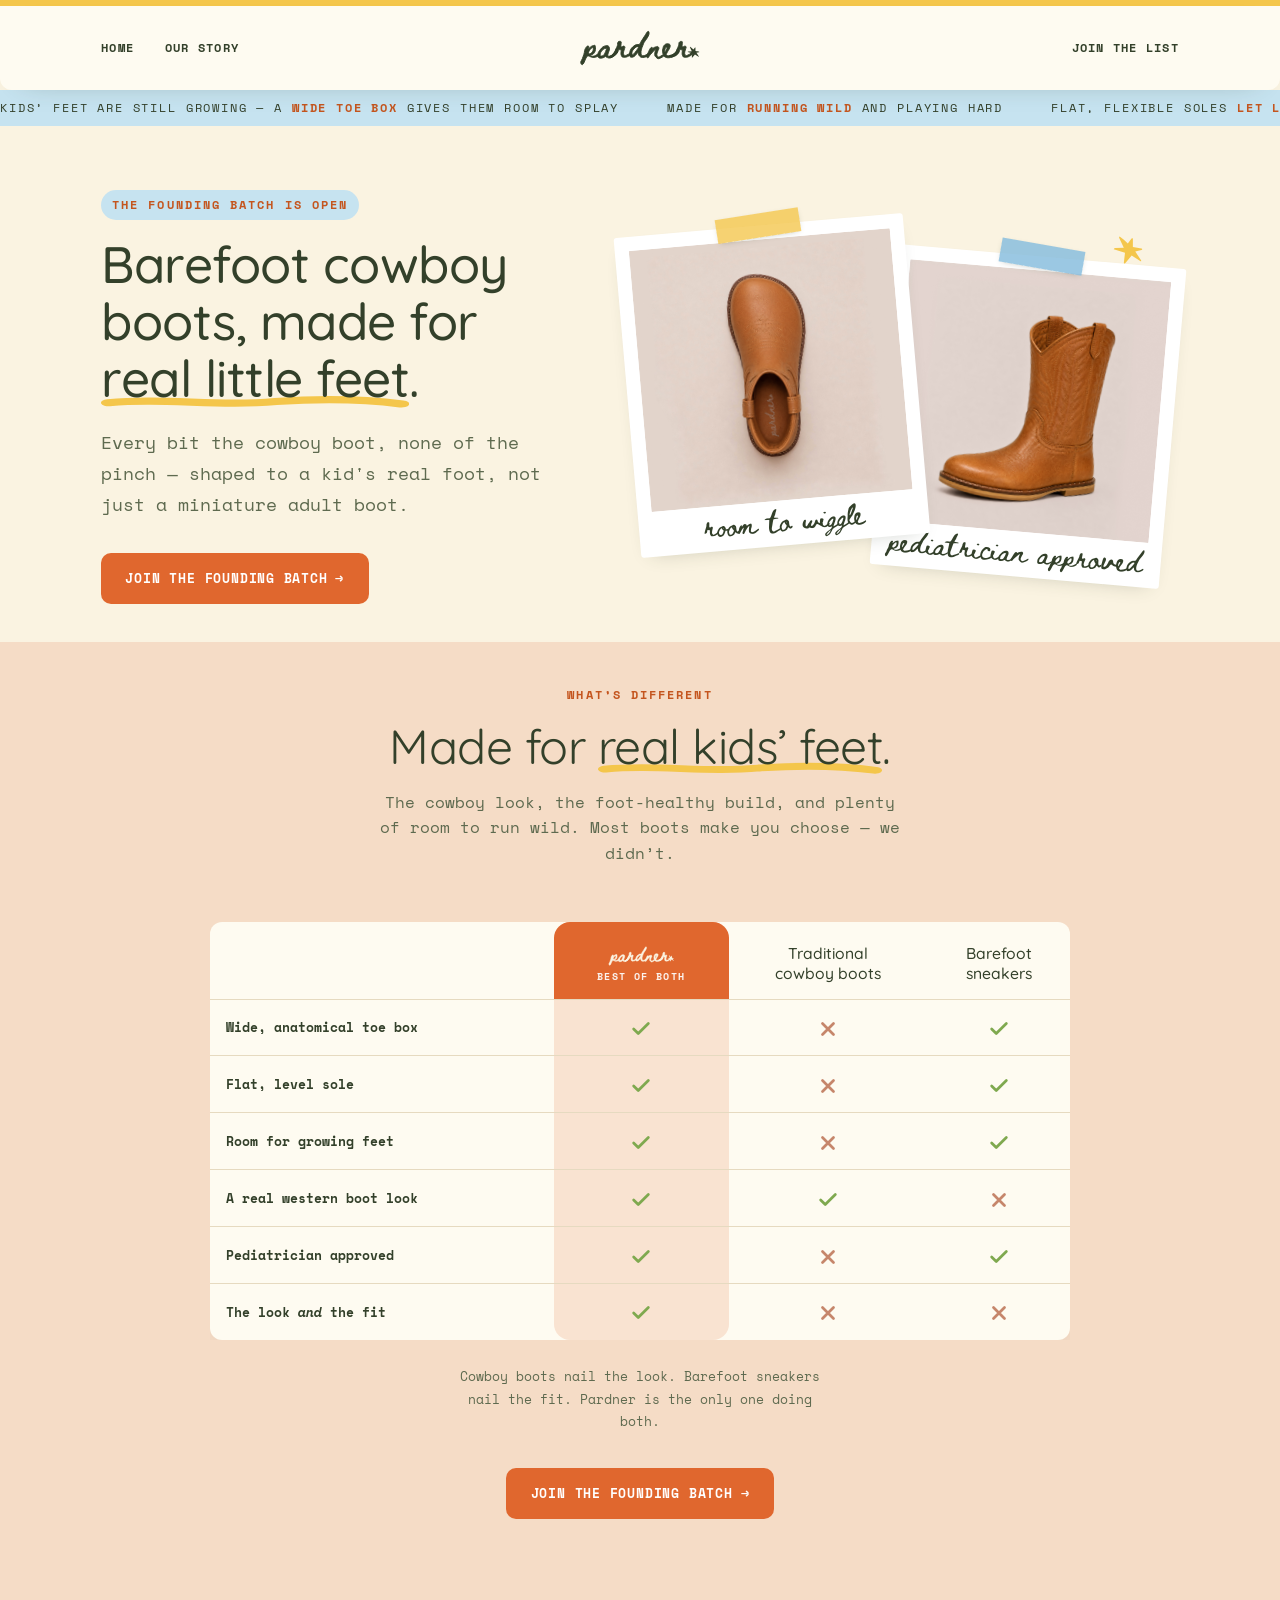
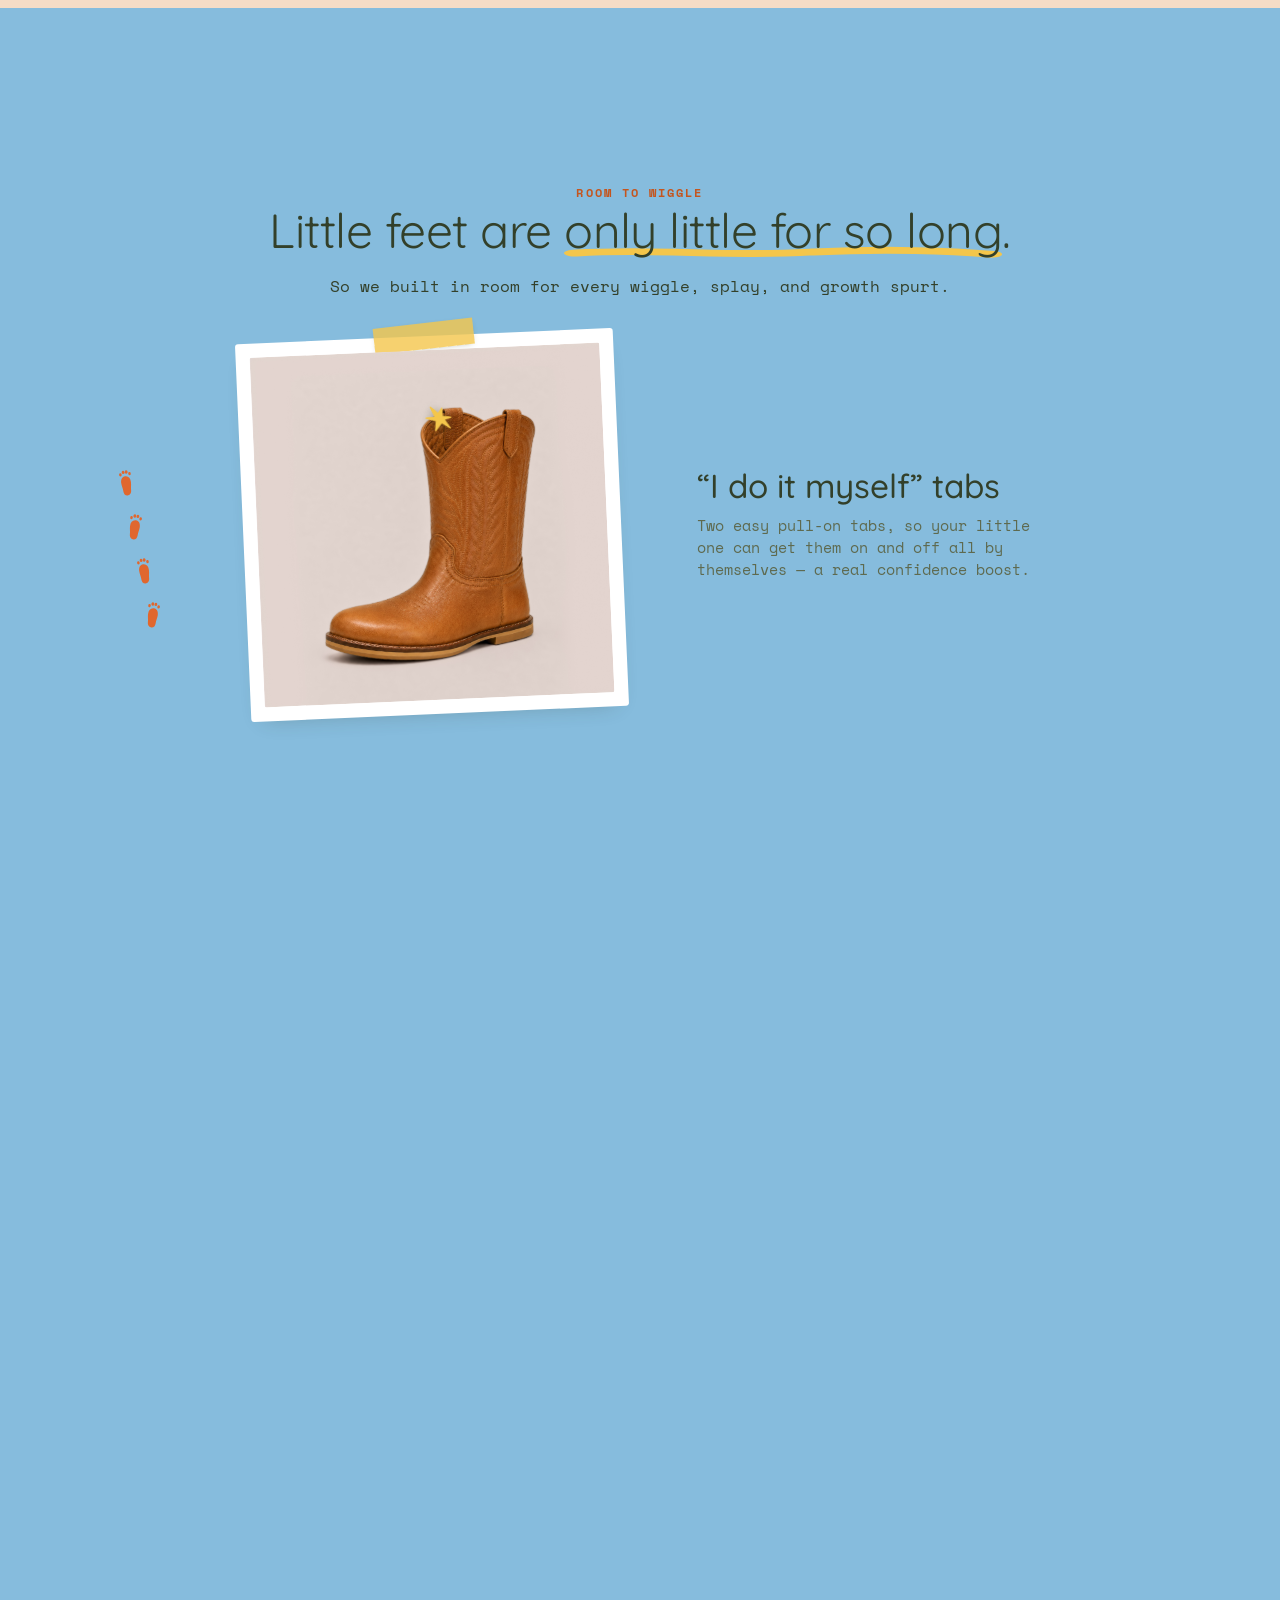
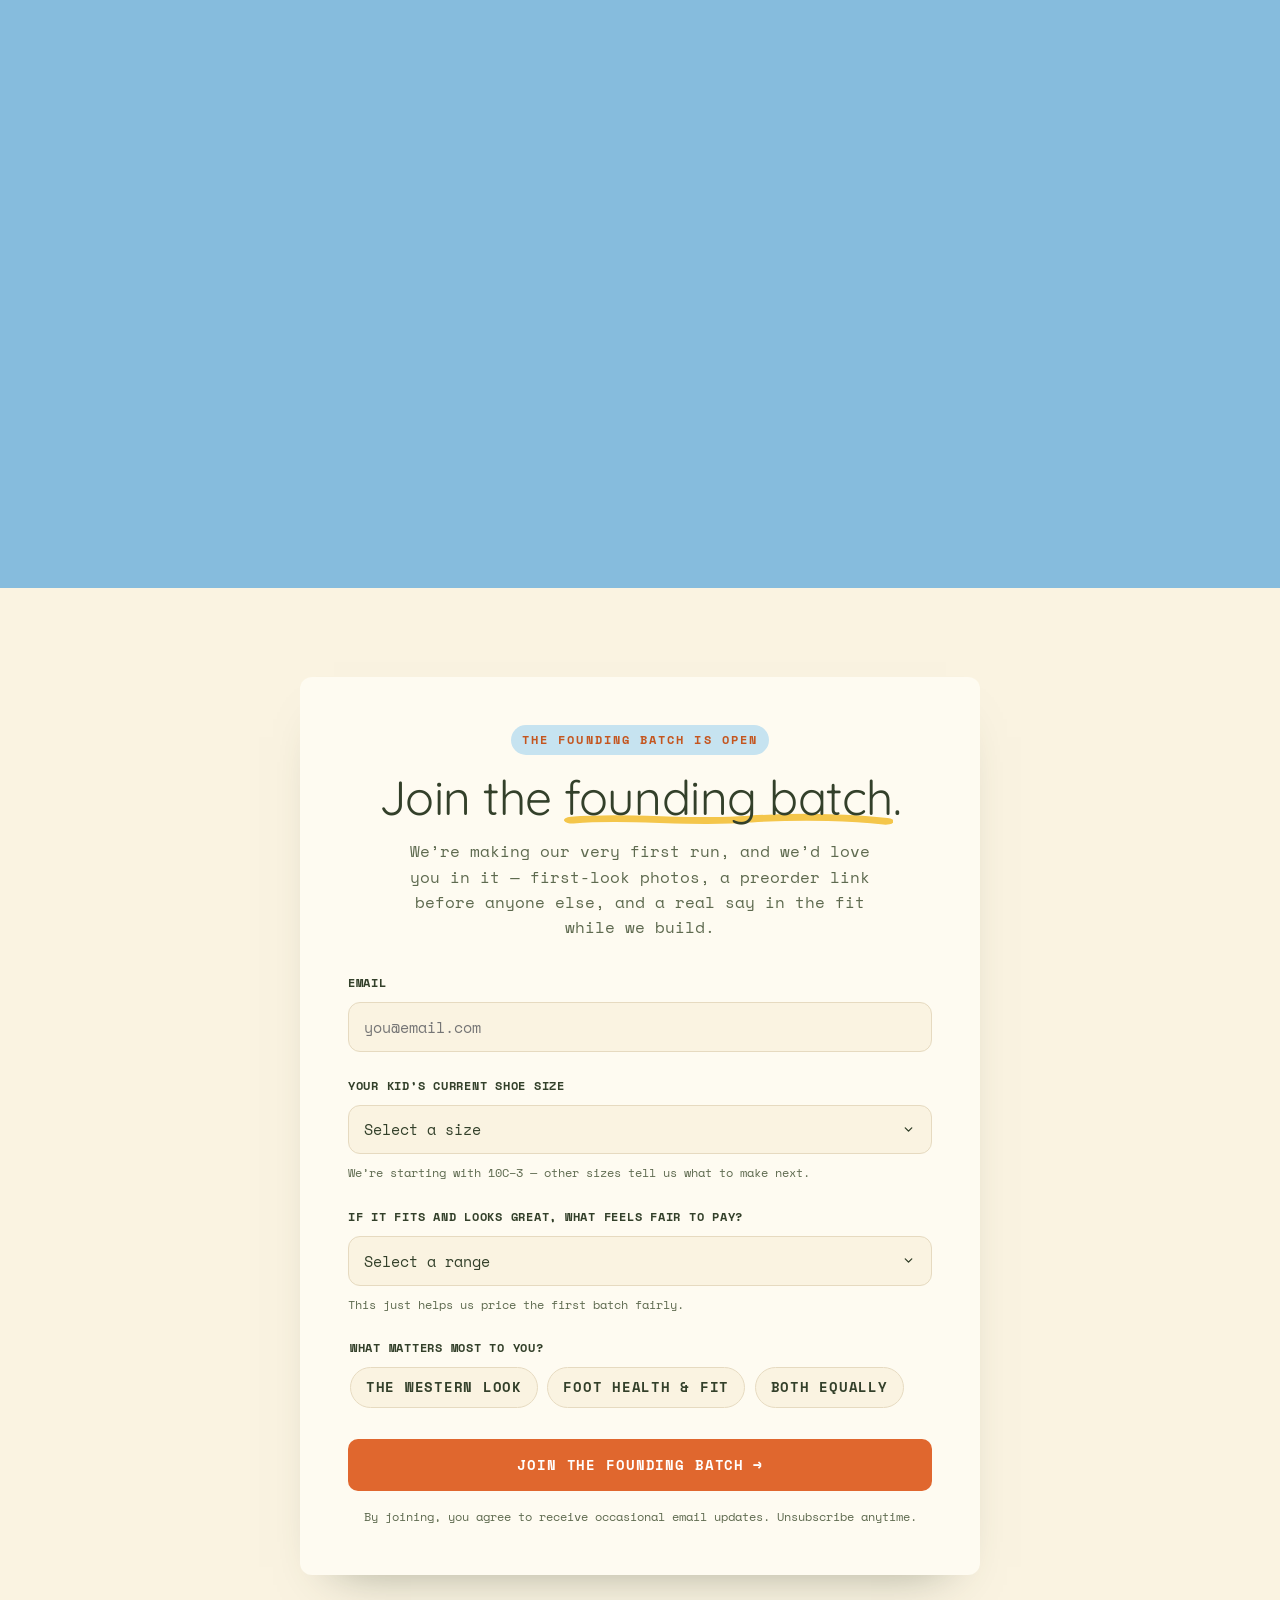
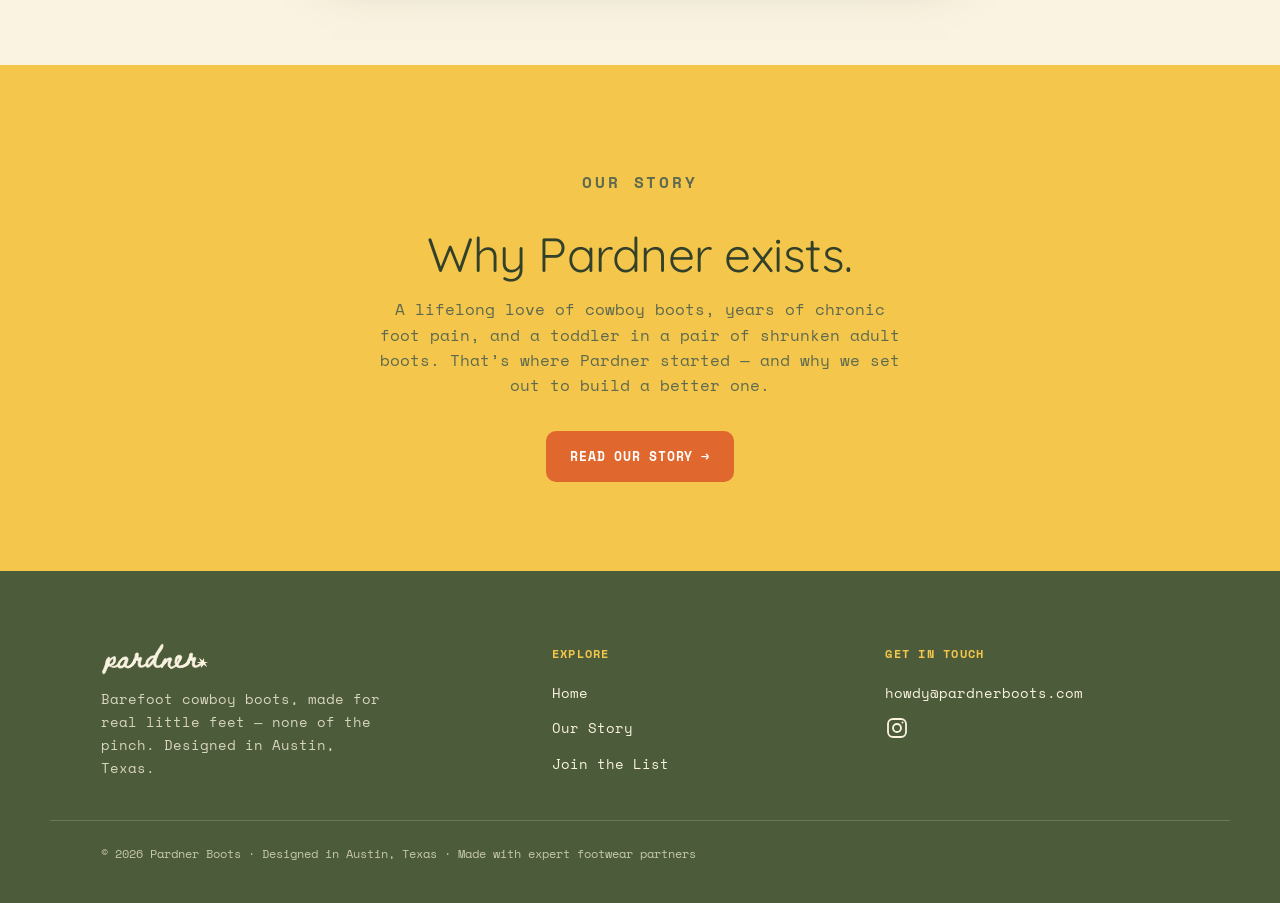
==== commit 3be2bf3b: "Update starting size range to 10C-3 - Size dropdown extends through youth 5 (6C-13C, 1-5) - Hint + O" ====
--- a/boot-waitlist/index.html
+++ b/boot-waitlist/index.html
@@ -275,9 +275,10 @@
             <option value="" disabled selected>Select a size</option>
             <option>6C</option><option>7C</option><option>8C</option><option>9C</option>
             <option>10C</option><option>11C</option><option>12C</option><option>13C</option>
+            <option>1</option><option>2</option><option>3</option><option>4</option><option>5</option>
             <option value="Not sure">Not sure</option>
           </select>
-          <p class="hint">We&rsquo;re starting with 8C&ndash;12C &mdash; other sizes tell us what to make next.</p>
+          <p class="hint">We&rsquo;re starting with 10C&ndash;3 &mdash; other sizes tell us what to make next.</p>
         </div>
 
         <div class="field">
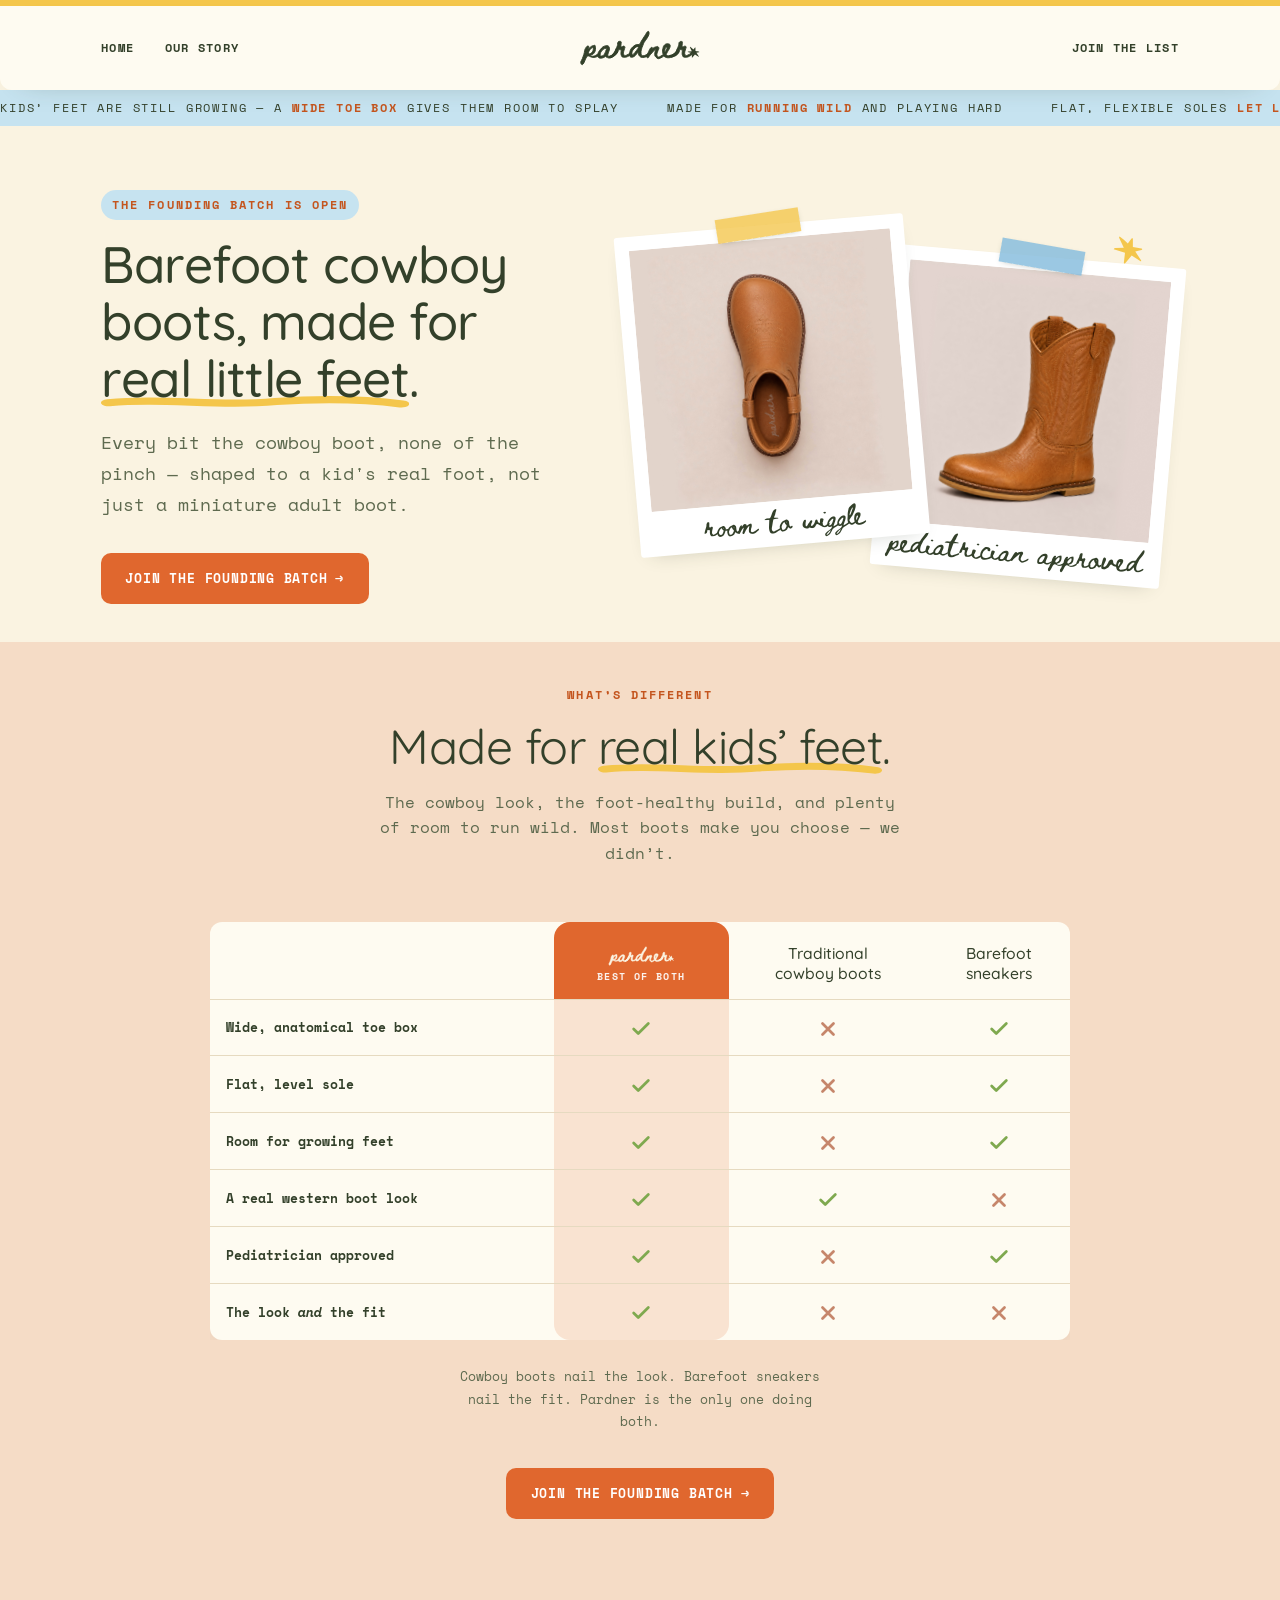
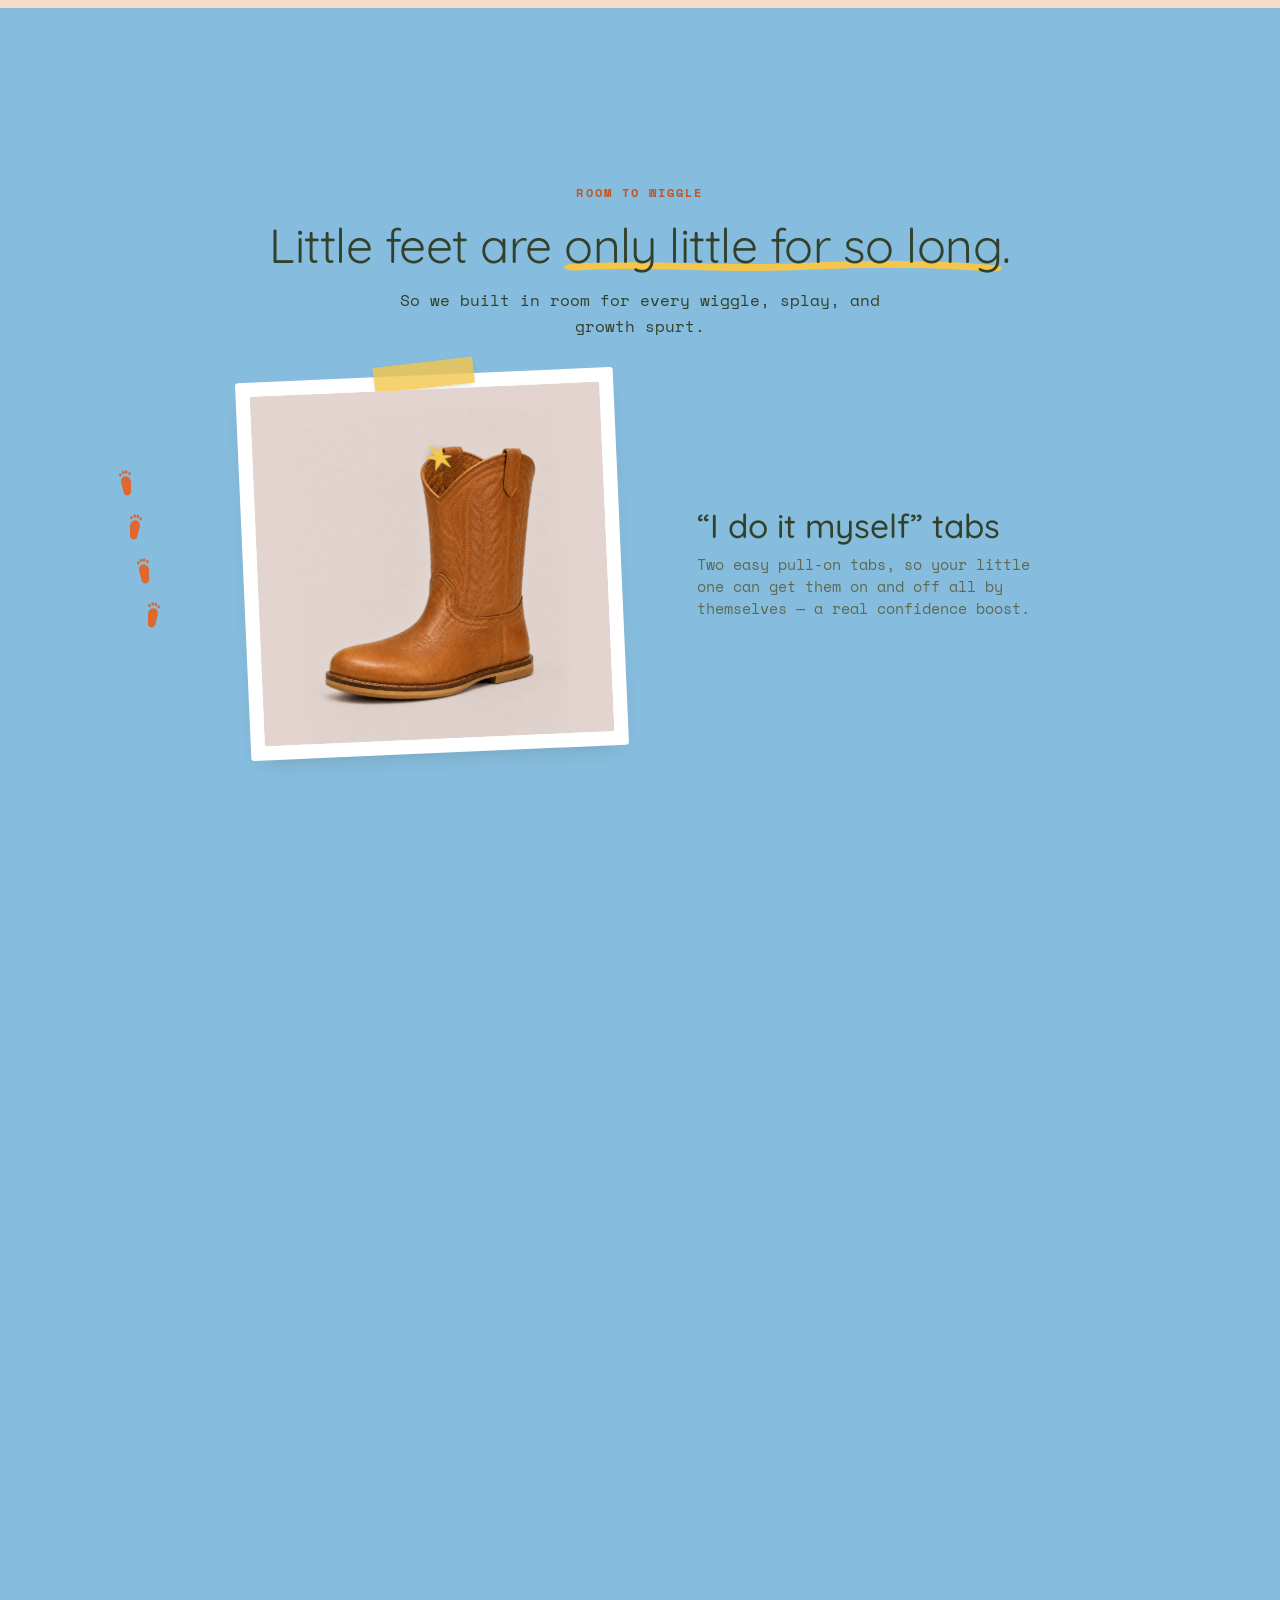
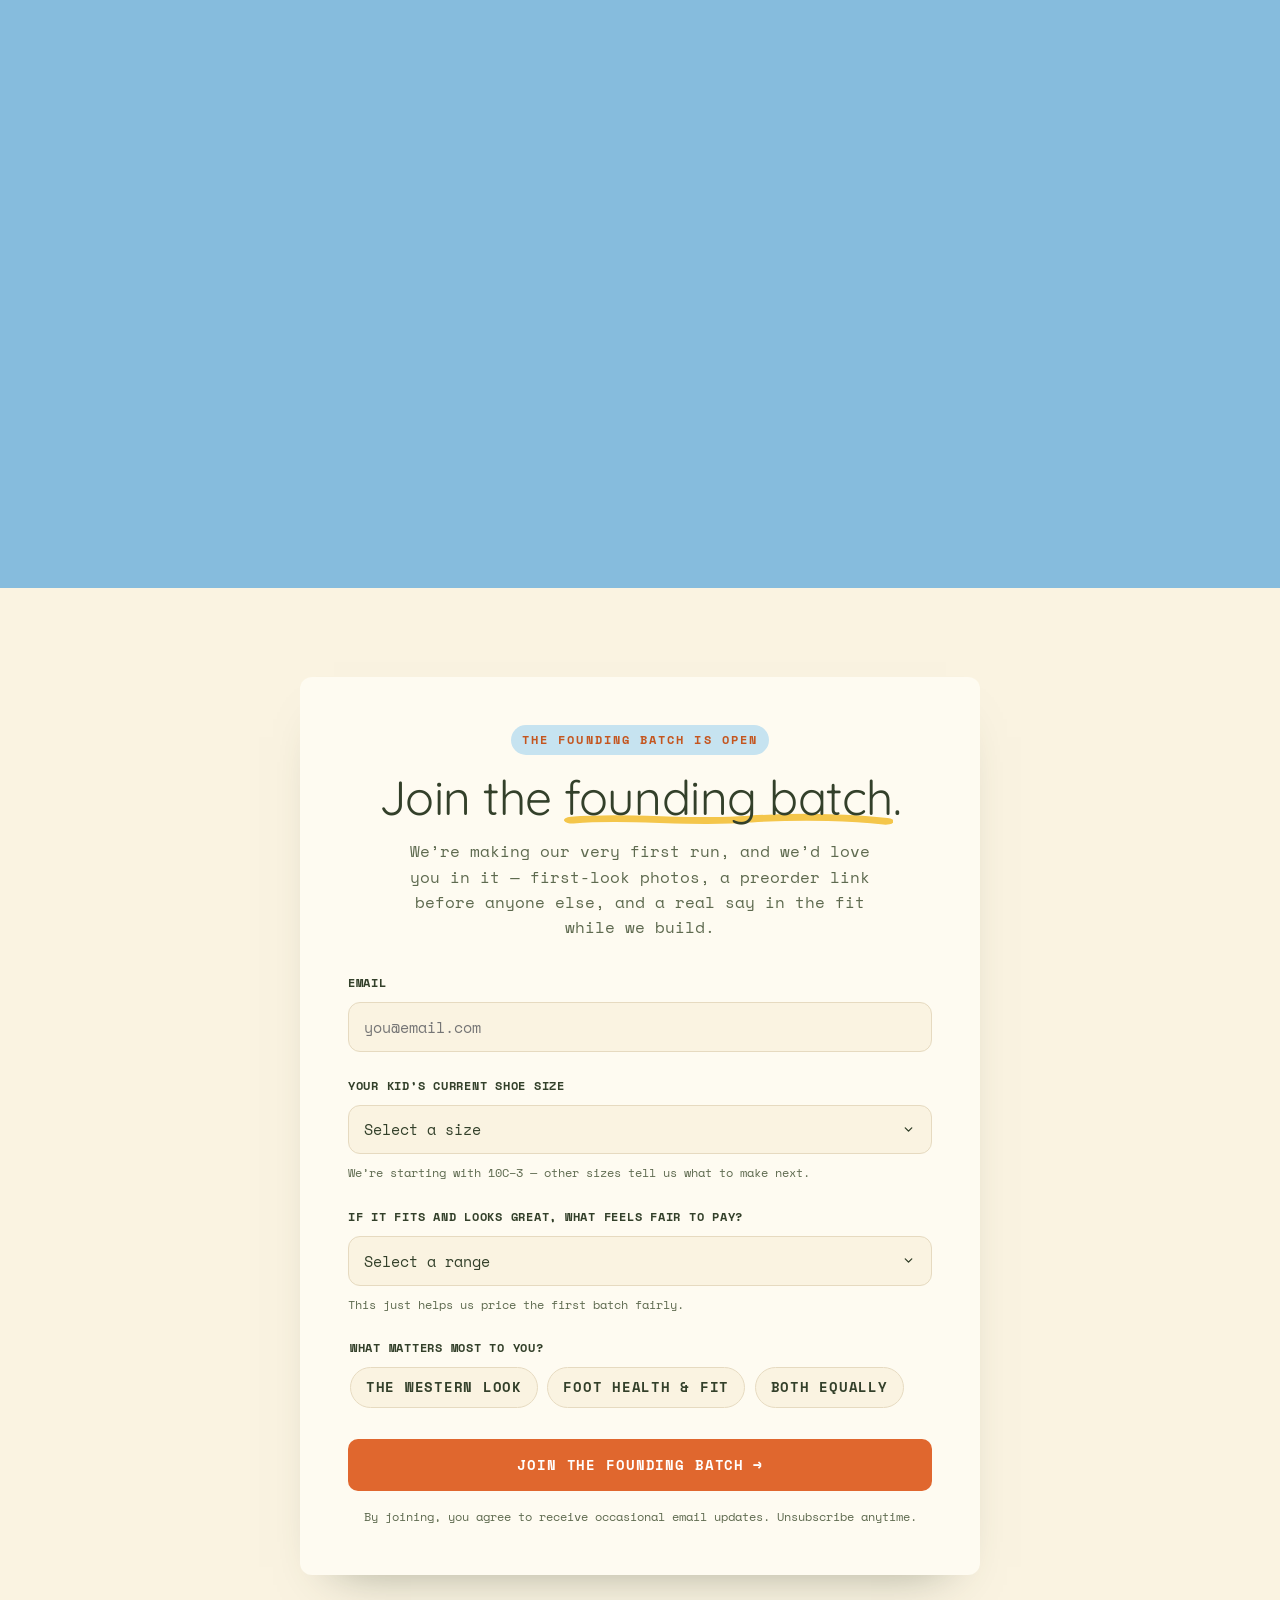
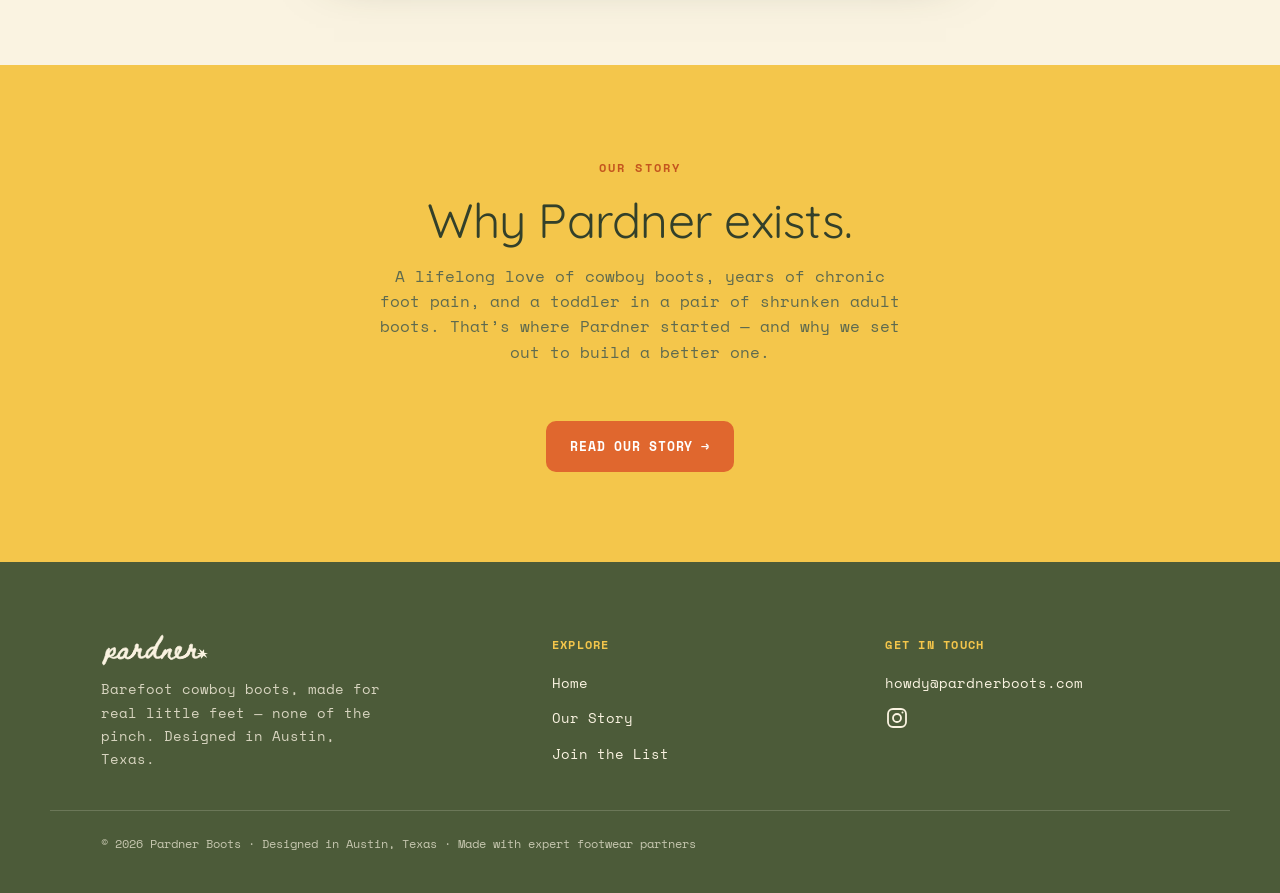
==== commit d8701daf: "Unify section headers to match 'What's different' - Our Story teaser now uses the shared .section-ti" ====
--- a/boot-waitlist/index.html
+++ b/boot-waitlist/index.html
@@ -321,9 +321,11 @@
   <!-- ============ OUR STORY TEASER ============ -->
   <section class="section story-teaser">
     <div class="section-inner">
-      <p class="eyebrow">Our story</p>
-      <h2>Why Pardner exists.</h2>
-      <p>A lifelong love of cowboy boots, years of chronic foot pain, and a toddler in a pair of shrunken adult boots. That&rsquo;s where Pardner started &mdash; and why we set out to build a better one.</p>
+      <div class="section-title">
+        <p class="eyebrow">Our story</p>
+        <h2>Why Pardner exists.</h2>
+        <p class="section-sub">A lifelong love of cowboy boots, years of chronic foot pain, and a toddler in a pair of shrunken adult boots. That&rsquo;s where Pardner started &mdash; and why we set out to build a better one.</p>
+      </div>
       <a href="our-story.html" class="btn btn-primary">Read our story <span class="arrow">&rarr;</span></a>
     </div>
   </section>
--- a/boot-waitlist/styles.css
+++ b/boot-waitlist/styles.css
@@ -88,6 +88,12 @@
   -webkit-box-decoration-break: clone;
   box-decoration-break: clone;
 }
+/* In headings, keep the emphasized phrase (and its felt underline) together on
+   one line so the underline never splits across a wrap. Body emphasis still wraps. */
+h1 .felt,
+h2 .felt {
+  white-space: nowrap;
+}
 
 /* ---- buttons ---- */
 .btn {
@@ -436,8 +442,7 @@
 .wiggle { background: var(--sky); text-align: center; }
 .wiggle .section-inner { max-width: 860px; }
 .wiggle .eyebrow { color: var(--orange-deep); }
-.wiggle h2 { font-size: clamp(1.9rem, 4.5vw, 3rem); font-weight: 400; color: var(--ink); margin-bottom: 1rem; }
-.wiggle p { color: var(--ink); margin: 0 auto; max-width: 62ch; }
+/* showcase intro header uses the shared .section-title / .section-sub treatment */
 
 /* ---- scrolly boot showcase (pinned boot + pop-in callouts) ---- */
 .showcase-track { position: relative; }
@@ -558,7 +563,7 @@
 /* mobile: stack the panel below the boot */
 @media (max-width: 720px) {
   .showcase-sticky { justify-content: flex-start; padding-top: clamp(4rem, 10vh, 5rem); gap: 1rem; }
-  .showcase-intro h2 { font-size: clamp(1.5rem, 6vw, 2rem); }
+  .showcase-intro h2 { font-size: clamp(1.9rem, 4.2vw, 3rem); }
   .showcase-main { flex-direction: column; gap: 2rem; }
   .showcase-stage { width: min(78vw, 34vh, 320px); }
   .showcase-panel { width: auto; max-width: 86vw; text-align: center; }
@@ -695,8 +700,7 @@
 /* ---- our story teaser (yellow block) ---- */
 .story-teaser { background: var(--yellow); text-align: center; }
 .story-teaser .section-inner { max-width: 720px; }
-.story-teaser h2 { font-size: clamp(1.9rem, 4.2vw, 3rem); font-weight: 400; line-height: 1.12; margin-bottom: 1rem; }
-.story-teaser p { font-family: var(--mono); font-size: 1.02rem; line-height: 1.55; color: var(--ink-soft); margin: 1rem auto 2rem; max-width: 52ch; }
+/* header uses the shared .section-title / .section-sub treatment (matches "What's different") */
 
 /* ---- our story page ---- */
 .page-hero {
